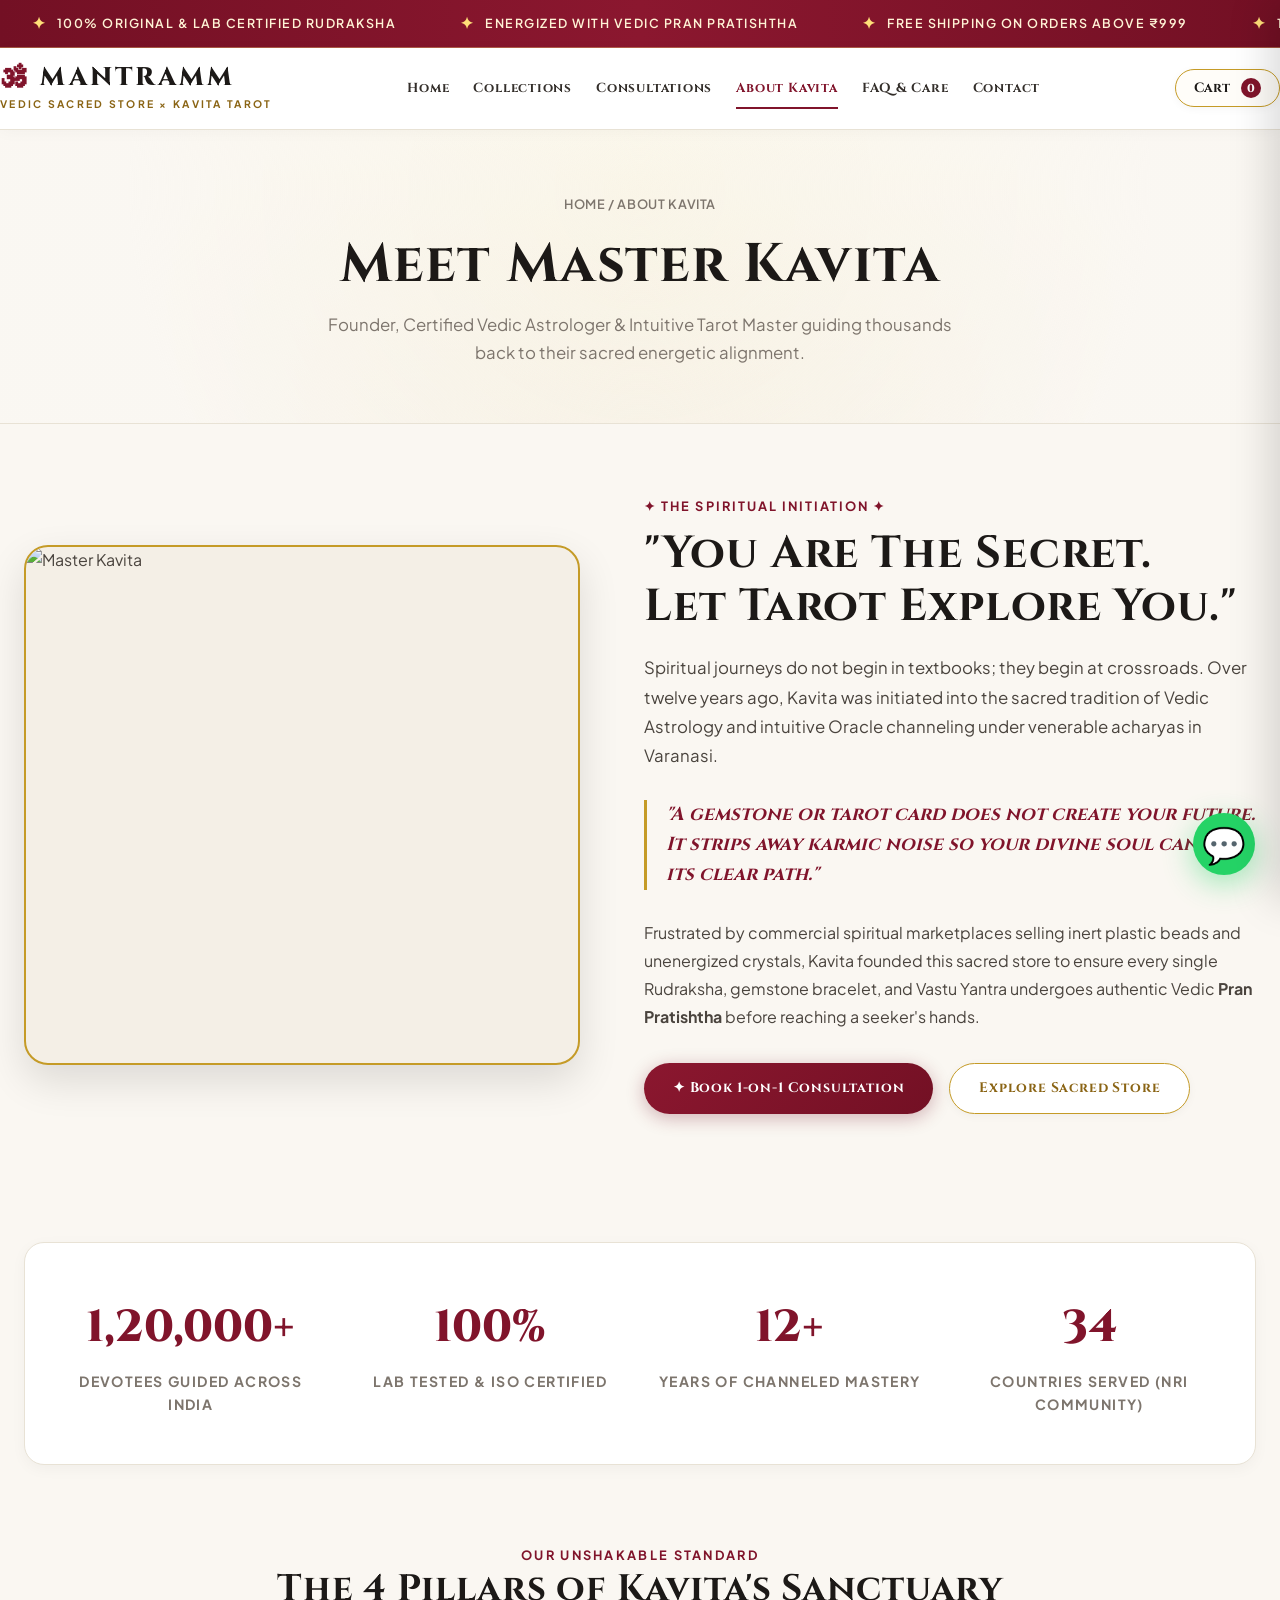
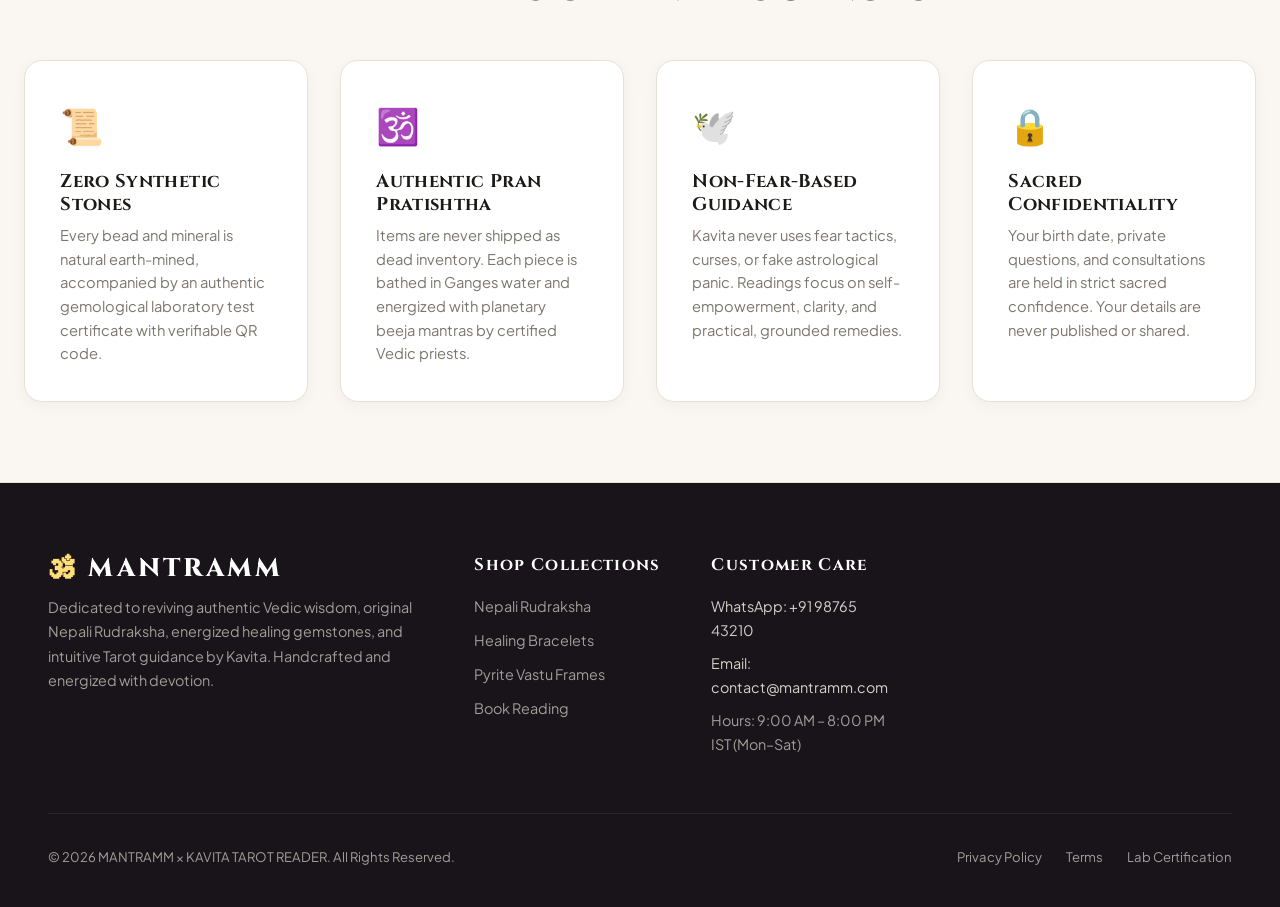
==== about.html @ a37afbd7 "feat(hero): integrate Kavita luxury hero section on local preview and update Dawn 2.0 package" ====
<!doctype html>
<html lang="en">
<head>
  <meta charset="utf-8">
  <meta name="viewport" content="width=device-width, initial-scale=1">
  <title>Meet Kavita — Master Intuitive & Vedic Astrologer | MANTRAMM × KAVITA</title>
  
  <!-- Fonts -->
  <link rel="preconnect" href="https://fonts.googleapis.com">
  <link rel="preconnect" href="https://fonts.gstatic.com" crossorigin>
  <link href="https://fonts.googleapis.com/css2?family=Cinzel:wght@400;600;700;900&family=Plus+Jakarta+Sans:wght@300;400;500;600;700&display=swap" rel="stylesheet">
  
  <!-- Stylesheet -->
  <link rel="stylesheet" href="assets/vanikabir.css">

  <style>
    .story-hero-grid {
      display: grid;
      grid-template-columns: 1fr 1.1fr;
      gap: 4rem;
      align-items: center;
      padding: 4.5rem 0 5rem;
    }

    .story-portrait-box {
      border-radius: 24px;
      overflow: hidden;
      border: 2px solid var(--v-border-gold);
      box-shadow: var(--v-shadow-lg);
      height: 520px;
      background: #F4EFE6;
    }

    .story-portrait-img {
      width: 100%;
      height: 100%;
      object-fit: cover;
      display: block;
    }

    .story-content h2 {
      font-size: clamp(2rem, 3.8vw, 2.8rem);
      color: var(--v-text-dark);
      margin-bottom: 1.2rem;
      line-height: 1.2;
    }

    .story-quote {
      font-size: 1.18rem;
      font-family: var(--font-heading);
      color: var(--v-maroon);
      font-weight: 700;
      line-height: 1.6;
      border-left: 3px solid var(--v-gold);
      padding-left: 1.2rem;
      margin: 1.8rem 0;
      font-style: italic;
    }

    .milestone-strip {
      background: #FFFFFF;
      border: 1px solid var(--v-border);
      border-radius: 20px;
      padding: 3rem 2rem;
      display: grid;
      grid-template-columns: repeat(auto-fit, minmax(200px, 1fr));
      gap: 2rem;
      text-align: center;
      margin: 3rem auto 5rem;
      box-shadow: var(--v-shadow-sm);
    }

    .milestone-num {
      font-family: var(--font-heading);
      font-size: 2.8rem;
      font-weight: 800;
      color: var(--v-maroon);
      margin-bottom: 0.3rem;
    }

    .milestone-label {
      font-size: 0.88rem;
      color: var(--v-text-muted);
      text-transform: uppercase;
      letter-spacing: 0.1em;
      font-weight: 700;
    }

    .pillars-grid {
      display: grid;
      grid-template-columns: repeat(auto-fit, minmax(260px, 1fr));
      gap: 2rem;
      margin-top: 3rem;
    }

    .pillar-card {
      background: #FFFFFF;
      border: 1px solid var(--v-border);
      border-radius: 18px;
      padding: 2.2rem;
      box-shadow: var(--v-shadow-sm);
    }

    .pillar-icon {
      font-size: 2.2rem;
      color: var(--v-maroon);
      margin-bottom: 1rem;
    }

    @media (max-width: 900px) {
      .story-hero-grid { grid-template-columns: 1fr; gap: 2.5rem; }
      .story-portrait-box { height: 380px; }
    }
  </style>
</head>
<body>

  <!-- TOP MARQUEE -->
  <div class="top-marquee-strip">
    <div class="top-marquee-track">
      <div class="top-marquee-item"><span class="bullet">✦</span> 100% ORIGINAL & LAB CERTIFIED RUDRAKSHA</div>
      <div class="top-marquee-item"><span class="bullet">✦</span> ENERGIZED WITH VEDIC PRAN PRATISHTHA</div>
      <div class="top-marquee-item"><span class="bullet">✦</span> FREE SHIPPING ON ORDERS ABOVE ₹999</div>
      <!-- Loop -->
      <div class="top-marquee-item"><span class="bullet">✦</span> 100% ORIGINAL & LAB CERTIFIED RUDRAKSHA</div>
      <div class="top-marquee-item"><span class="bullet">✦</span> ENERGIZED WITH VEDIC PRAN PRATISHTHA</div>
    </div>
  </div>

  <!-- HEADER -->
  <header class="site-header">
    <div class="container header-inner">
      <div class="brand-wrap">
        <a href="index.html" class="brand">
          <span class="brand-logo-icon">🕉</span>
          <span>MANTRAMM</span>
        </a>
        <span class="brand-tagline">Vedic Sacred Store × Kavita Tarot</span>
      </div>

      <ul class="nav-menu">
        <li class="nav-item"><a class="nav-link" href="index.html">Home</a></li>
        <li class="nav-item"><a class="nav-link" href="collections.html">Collections</a></li>
        <li class="nav-item"><a class="nav-link" href="consultations.html">Consultations</a></li>
        <li class="nav-item"><a class="nav-link active" href="about.html">About Kavita</a></li>
        <li class="nav-item"><a class="nav-link" href="faq.html">FAQ & Care</a></li>
        <li class="nav-item"><a class="nav-link" href="contact.html">Contact</a></li>
      </ul>

      <div class="header-actions">
        <button class="cart-btn" id="openCartBtn">
          <span>Cart</span>
          <span class="cart-badge" id="cartCount">0</span>
        </button>
      </div>
    </div>
  </header>

  <!-- PAGE HERO -->
  <section class="page-hero">
    <div class="container">
      <div class="breadcrumbs">
        <a href="index.html">Home</a> / <span>About Kavita</span>
      </div>
      <h1 class="page-hero-title">Meet Master Kavita</h1>
      <p class="page-hero-sub">
        Founder, Certified Vedic Astrologer & Intuitive Tarot Master guiding thousands back to their sacred energetic alignment.
      </p>
    </div>
  </section>

  <!-- FOUNDER STORY SECTION -->
  <main class="container">
    <div class="story-hero-grid">
      <div class="story-portrait-box">
        <img class="story-portrait-img" src="https://images.unsplash.com/photo-1544005313-94ddf0286df2?auto=format&fit=crop&w=800&q=80" alt="Master Kavita">
      </div>

      <div class="story-content">
        <div style="font-size: 0.8rem; color: var(--v-maroon); font-weight: 700; letter-spacing: 0.16em; text-transform: uppercase; margin-bottom: 0.6rem;">
          ✦ The Spiritual Initiation ✦
        </div>
        <h2>"You Are The Secret.<br>Let Tarot Explore You."</h2>

        <p style="font-size: 1.05rem; line-height: 1.75; margin-bottom: 1.2rem;">
          Spiritual journeys do not begin in textbooks; they begin at crossroads. Over twelve years ago, Kavita was initiated into the sacred tradition of Vedic Astrology and intuitive Oracle channeling under venerable acharyas in Varanasi.
        </p>

        <div class="story-quote">
          "A gemstone or tarot card does not create your future. It strips away karmic noise so your divine soul can see its clear path."
        </div>

        <p style="font-size: 1rem; line-height: 1.75; color: var(--v-text-body); margin-bottom: 2rem;">
          Frustrated by commercial spiritual marketplaces selling inert plastic beads and unenergized crystals, Kavita founded this sacred store to ensure every single Rudraksha, gemstone bracelet, and Vastu Yantra undergoes authentic Vedic <b>Pran Pratishtha</b> before reaching a seeker's hands.
        </p>

        <div style="display: flex; gap: 1rem; flex-wrap: wrap;">
          <a href="consultations.html" class="btn btn-maroon">✦ Book 1-on-1 Consultation</a>
          <a href="collections.html" class="btn btn-outline">Explore Sacred Store</a>
        </div>
      </div>
    </div>

    <!-- MILESTONE STRIP -->
    <div class="milestone-strip">
      <div>
        <div class="milestone-num">1,20,000+</div>
        <div class="milestone-label">Devotees Guided Across India</div>
      </div>
      <div>
        <div class="milestone-num">100%</div>
        <div class="milestone-label">Lab Tested & ISO Certified</div>
      </div>
      <div>
        <div class="milestone-num">12+</div>
        <div class="milestone-label">Years of Channeled Mastery</div>
      </div>
      <div>
        <div class="milestone-num">34</div>
        <div class="milestone-label">Countries Served (NRI Community)</div>
      </div>
    </div>

    <!-- 4 PILLARS OF SANCTUARY ETHICS -->
    <div style="padding-bottom: 5rem;">
      <div style="text-align: center; margin-bottom: 2.5rem;">
        <div style="font-size: 0.8rem; color: var(--v-maroon); font-weight: 700; letter-spacing: 0.18em; text-transform: uppercase;">Our Unshakable Standard</div>
        <h2 style="font-size: 2.3rem;">The 4 Pillars of Kavita's Sanctuary</h2>
      </div>

      <div class="pillars-grid">
        <div class="pillar-card">
          <div class="pillar-icon">📜</div>
          <h4 style="margin-bottom: 0.5rem; font-size: 1.15rem;">Zero Synthetic Stones</h4>
          <p style="font-size: 0.92rem; color: var(--v-text-muted); line-height: 1.6;">
            Every bead and mineral is natural earth-mined, accompanied by an authentic gemological laboratory test certificate with verifiable QR code.
          </p>
        </div>

        <div class="pillar-card">
          <div class="pillar-icon">🕉️</div>
          <h4 style="margin-bottom: 0.5rem; font-size: 1.15rem;">Authentic Pran Pratishtha</h4>
          <p style="font-size: 0.92rem; color: var(--v-text-muted); line-height: 1.6;">
            Items are never shipped as dead inventory. Each piece is bathed in Ganges water and energized with planetary beeja mantras by certified Vedic priests.
          </p>
        </div>

        <div class="pillar-card">
          <div class="pillar-icon">🕊️</div>
          <h4 style="margin-bottom: 0.5rem; font-size: 1.15rem;">Non-Fear-Based Guidance</h4>
          <p style="font-size: 0.92rem; color: var(--v-text-muted); line-height: 1.6;">
            Kavita never uses fear tactics, curses, or fake astrological panic. Readings focus on self-empowerment, clarity, and practical, grounded remedies.
          </p>
        </div>

        <div class="pillar-card">
          <div class="pillar-icon">🔒</div>
          <h4 style="margin-bottom: 0.5rem; font-size: 1.15rem;">Sacred Confidentiality</h4>
          <p style="font-size: 0.92rem; color: var(--v-text-muted); line-height: 1.6;">
            Your birth date, private questions, and consultations are held in strict sacred confidence. Your details are never published or shared.
          </p>
        </div>
      </div>
    </div>
  </main>

  <!-- FOOTER -->
  <footer class="site-footer">
    <div class="container">
      <div class="footer-grid">
        <div class="footer-col">
          <div class="brand" style="color: #FFFFFF; margin-bottom: 0.8rem;">
            <span class="brand-logo-icon" style="color: #FFDF78;">🕉</span>
            <span>MANTRAMM</span>
          </div>
          <p style="line-height: 1.7; margin-bottom: 1.5rem; color: #A39D98;">
            Dedicated to reviving authentic Vedic wisdom, original Nepali Rudraksha, energized healing gemstones, and intuitive Tarot guidance by Kavita. Handcrafted and energized with devotion.
          </p>
        </div>
        <div class="footer-col">
          <h5>Shop Collections</h5>
          <ul class="footer-links">
            <li><a href="collections.html?cat=rudraksha">Nepali Rudraksha</a></li>
            <li><a href="collections.html?cat=bracelets">Healing Bracelets</a></li>
            <li><a href="collections.html?cat=vastu">Pyrite Vastu Frames</a></li>
            <li><a href="consultations.html">Book Reading</a></li>
          </ul>
        </div>
        <div class="footer-col">
          <h5>Customer Care</h5>
          <p style="margin-bottom: 0.6rem; color: #D6D0CA;">WhatsApp: +91 98765 43210</p>
          <p style="margin-bottom: 0.6rem; color: #D6D0CA;">Email: contact@mantramm.com</p>
          <p style="color: #A39D98;">Hours: 9:00 AM – 8:00 PM IST (Mon–Sat)</p>
        </div>
      </div>
      <div class="footer-bottom">
        <div>© 2026 MANTRAMM × KAVITA TAROT READER. All Rights Reserved.</div>
        <div style="display: flex; gap: 1.5rem;">
          <a href="#">Privacy Policy</a>
          <a href="#">Terms</a>
          <a href="faq.html">Lab Certification</a>
        </div>
      </div>
    </div>
  </footer>

  <!-- CART DRAWER -->
  <div class="cart-drawer-overlay" id="cartOverlay" onclick="closeCart()"></div>
  <div class="cart-drawer" id="cartDrawer">
    <div class="cart-header">
      <div style="font-family: var(--font-heading); font-size: 1.15rem; color: var(--v-text-dark); font-weight: 700;">
        Your Sacred Cart (<span id="cartCountHeader">0</span>)
      </div>
      <button onclick="closeCart()" style="background: none; border: none; color: var(--v-text-dark); font-size: 1.5rem; cursor: pointer;">✕</button>
    </div>
    <div class="cart-progress-bar-wrap">
      <div id="shippingProgressText">✦ Add ₹999 for FREE Express Delivery!</div>
      <div class="cart-progress-bar">
        <div class="cart-progress-fill" id="shippingProgressFill" style="width: 0%;"></div>
      </div>
    </div>
    <div class="cart-body" id="cartItemsList"></div>
    <div class="cart-footer">
      <div class="cart-subtotal-row">
        <span>Subtotal:</span>
        <span id="cartSubtotal" style="color: var(--v-maroon);">₹0</span>
      </div>
      <button class="btn btn-maroon" style="width: 100%; padding: 0.95rem;" onclick="checkoutCart()">
        ✦ Proceed to Secure Checkout (COD Avail.)
      </button>
    </div>
  </div>

  <a href="https://wa.me/919876543210" class="whatsapp-float" target="_blank" rel="noopener">💬</a>
  <script src="assets/store-data.js"></script>
</body>
</html>
---- assets/vanikabir.css ----
/* ==========================================================================
   VANI KABIR STUDIO × MANTRAMM × KAVITA TAROT
   Complete Luxury Spiritual E-Commerce Stylesheet
   ========================================================================== */

:root {
  /* Reference Palette: Warm Sacred Ivory, Clean White, Royal Maroon, Burnished Gold */
  --v-bg-page: #FAF7F2;          /* Warm Sacred Ivory */
  --v-bg-white: #FFFFFF;         /* Pure Crisp White */
  --v-bg-card: #FFFFFF;          /* Pure White Cards */
  --v-bg-sand: #F7F3EB;          /* Light Neutral Sand */
  --v-border: #E8E2D5;           /* Soft Divider Border */
  --v-border-dark: #D4CEBF;      /* Stronger Border */
  --v-border-gold: #C59B27;      /* Sacred Gold Border */
  
  --v-text-dark: #1C1917;        /* Obsidian / Charcoal Headings */
  --v-text-body: #4A443E;        /* Warm Dark Gray Body */
  --v-text-muted: #7D756D;       /* Muted Taupe */
  
  --v-maroon: #80142B;           /* Sacred Royal Maroon */
  --v-maroon-dark: #630E20;      /* Deep Temple Crimson */
  --v-maroon-light: #FBF0F2;     /* Subtle Maroon Tint */
  
  --v-gold: #C59B27;             /* Burnished Vedic Gold */
  --v-gold-light: #FFDF78;       /* Highlight Gold */
  --v-gold-dark: #8A6414;        /* Deep Gold Ochre */
  --v-gold-bg: #FFF8EA;          /* Light Gold Cream */
  
  --v-green: #1B7A43;            /* Certified Green */
  --v-green-bg: #E8F8F0;         /* Light Green Tint */
  
  --v-shadow-sm: 0 4px 15px rgba(0, 0, 0, 0.04);
  --v-shadow-md: 0 8px 25px rgba(0, 0, 0, 0.08);
  --v-shadow-lg: 0 16px 40px rgba(0, 0, 0, 0.12);
  
  --font-heading: 'Cinzel', serif;
  --font-body: 'Plus Jakarta Sans', -apple-system, BlinkMacSystemFont, sans-serif;
}

*, *::before, *::after {
  box-sizing: border-box;
  margin: 0;
  padding: 0;
}

html {
  scroll-behavior: smooth;
}

body {
  background-color: var(--v-bg-page);
  color: var(--v-text-body);
  font-family: var(--font-body);
  line-height: 1.65;
  overflow-x: hidden;
  -webkit-font-smoothing: antialiased;
}

a {
  color: inherit;
  text-decoration: none;
  transition: all 0.25s ease;
}

h1, h2, h3, h4, h5, h6 {
  font-family: var(--font-heading);
  letter-spacing: 0.02em;
  font-weight: 700;
  color: var(--v-text-dark);
  line-height: 1.25;
}

.container {
  max-width: 1280px;
  margin: 0 auto;
  padding: 0 1.5rem;
}

/* ==========================================================================
   1. TOP MARQUEE TICKER (ROYAL TEMPLE MAROON)
   ========================================================================== */
.top-marquee-strip {
  background: linear-gradient(90deg, #731024, #8B172F, #731024);
  border-bottom: 1px solid rgba(255, 223, 120, 0.35);
  padding: 0.65rem 0;
  overflow: hidden;
  white-space: nowrap;
  font-size: 0.78rem;
  letter-spacing: 0.12em;
  text-transform: uppercase;
  color: #FFF3D6;
  font-weight: 600;
}

.top-marquee-track {
  display: inline-flex;
  animation: marqueeRun 34s linear infinite;
}

.top-marquee-track:hover {
  animation-play-state: paused;
}

.top-marquee-item {
  display: inline-flex;
  align-items: center;
  gap: 0.65rem;
  padding: 0 2rem;
}

.top-marquee-item span.bullet {
  color: var(--v-gold-light);
  font-size: 1rem;
}

@keyframes marqueeRun {
  0% { transform: translateX(0); }
  100% { transform: translateX(-50%); }
}

/* ==========================================================================
   2. MAIN SITE HEADER & MULTI-LEVEL DROPDOWN NAVIGATION
   ========================================================================== */
.site-header {
  position: sticky;
  top: 0;
  z-index: 300;
  background: rgba(255, 255, 255, 0.98);
  backdrop-filter: blur(16px);
  -webkit-backdrop-filter: blur(16px);
  border-bottom: 1px solid var(--v-border);
  box-shadow: 0 2px 15px rgba(0, 0, 0, 0.03);
}

.header-inner {
  display: flex;
  align-items: center;
  justify-content: space-between;
  padding: 1rem 0;
  gap: 1.5rem;
}

.brand-wrap {
  display: flex;
  flex-direction: column;
}

.brand {
  display: flex;
  align-items: center;
  gap: 0.65rem;
  font-family: var(--font-heading);
  font-size: 1.6rem;
  font-weight: 800;
  letter-spacing: 0.12em;
  color: var(--v-text-dark);
  line-height: 1;
}

.brand-logo-icon {
  color: var(--v-maroon);
  font-size: 1.7rem;
}

.brand-tagline {
  font-size: 0.65rem;
  letter-spacing: 0.22em;
  text-transform: uppercase;
  color: var(--v-gold-dark);
  margin-top: 0.25rem;
  font-weight: 700;
}

/* Navigation Menu Bar */
.nav-menu {
  display: flex;
  gap: 1.5rem;
  list-style: none;
  align-items: center;
}

.nav-item {
  position: relative;
}

.nav-link {
  font-family: var(--font-heading);
  font-size: 0.82rem;
  letter-spacing: 0.06em;
  color: #332E2A;
  padding: 0.6rem 0;
  position: relative;
  font-weight: 700;
  display: inline-flex;
  align-items: center;
  gap: 0.3rem;
}

.nav-link::after {
  content: '';
  position: absolute;
  bottom: 0;
  left: 0;
  width: 0;
  height: 2px;
  background: var(--v-maroon);
  transition: width 0.25s ease;
}

.nav-link:hover, .nav-link.active {
  color: var(--v-maroon);
}

.nav-link:hover::after, .nav-link.active::after {
  width: 100%;
}

/* Dropdown Sub-menu */
.nav-dropdown {
  position: absolute;
  top: 100%;
  left: -20px;
  background: #FFFFFF;
  border: 1px solid var(--v-border);
  border-radius: 12px;
  box-shadow: 0 10px 30px rgba(0, 0, 0, 0.1);
  padding: 1rem 0;
  min-width: 250px;
  opacity: 0;
  visibility: hidden;
  transform: translateY(10px);
  transition: all 0.25s ease;
  z-index: 350;
  list-style: none;
}

.nav-item:hover .nav-dropdown {
  opacity: 1;
  visibility: visible;
  transform: translateY(0);
}

.dropdown-link {
  display: block;
  padding: 0.55rem 1.4rem;
  font-size: 0.85rem;
  color: var(--v-text-body);
  font-weight: 600;
}

.dropdown-link:hover {
  background: #FFF8EA;
  color: var(--v-maroon);
  padding-left: 1.7rem;
}

.header-actions {
  display: flex;
  align-items: center;
  gap: 0.9rem;
}

.search-pill-btn {
  background: #F4EFE6;
  border: 1px solid var(--v-border);
  border-radius: 999px;
  padding: 0.5rem 1.1rem;
  color: var(--v-text-muted);
  font-size: 0.8rem;
  display: flex;
  align-items: center;
  gap: 0.5rem;
  cursor: pointer;
  transition: all 0.25s ease;
  font-weight: 500;
}

.search-pill-btn:hover {
  border-color: var(--v-gold);
  color: var(--v-text-dark);
  background: #FFFBF4;
}

.cart-btn {
  background: #FFFDF9;
  border: 1.5px solid var(--v-gold);
  color: var(--v-text-dark);
  padding: 0.5rem 1.15rem;
  border-radius: 999px;
  display: flex;
  align-items: center;
  gap: 0.65rem;
  cursor: pointer;
  font-size: 0.84rem;
  font-family: var(--font-heading);
  font-weight: 700;
  transition: all 0.25s ease;
  box-shadow: 0 2px 8px rgba(0, 0, 0, 0.04);
}

.cart-btn:hover {
  background: var(--v-maroon);
  color: #FFFFFF;
  border-color: var(--v-maroon);
  transform: translateY(-1px);
}

.cart-btn:hover .cart-badge {
  background: #FFFFFF;
  color: var(--v-maroon);
}

.cart-badge {
  background: var(--v-maroon);
  color: #FFFFFF;
  border-radius: 50%;
  width: 20px;
  height: 20px;
  display: inline-flex;
  align-items: center;
  justify-content: center;
  font-weight: 800;
  font-size: 0.72rem;
  transition: all 0.25s ease;
}

/* ==========================================================================
   3. BUTTONS & UTILITIES
   ========================================================================== */
.btn {
  display: inline-flex;
  align-items: center;
  justify-content: center;
  gap: 0.55rem;
  padding: 0.82rem 1.8rem;
  border-radius: 999px;
  font-family: var(--font-heading);
  font-size: 0.86rem;
  font-weight: 700;
  letter-spacing: 0.06em;
  cursor: pointer;
  transition: all 0.3s cubic-bezier(0.16, 1, 0.3, 1);
  border: none;
}

.btn-gold {
  background: linear-gradient(135deg, #DFB743 0%, #C59B27 50%, #9E7412 100%);
  color: #FFFFFF;
  border: 1px solid #FFE699;
  box-shadow: 0 4px 18px rgba(197, 155, 39, 0.35);
}

.btn-gold:hover {
  transform: translateY(-2px);
  box-shadow: 0 8px 25px rgba(197, 155, 39, 0.55);
  filter: brightness(1.05);
}

.btn-maroon {
  background: linear-gradient(135deg, #8B172F 0%, #731024 100%);
  color: #FFFFFF;
  box-shadow: 0 4px 18px rgba(115, 16, 36, 0.3);
}

.btn-maroon:hover {
  transform: translateY(-2px);
  box-shadow: 0 8px 25px rgba(115, 16, 36, 0.45);
  filter: brightness(1.08);
}

.btn-outline {
  background: #FFFFFF;
  color: var(--v-gold-dark);
  border: 1.5px solid var(--v-gold);
  box-shadow: 0 2px 10px rgba(0, 0, 0, 0.04);
}

.btn-outline:hover {
  background: #FFF9EB;
  color: var(--v-maroon);
  border-color: var(--v-maroon);
  transform: translateY(-2px);
}

/* Page Header / Breadcrumb Hero */
.page-hero {
  background: radial-gradient(circle at 50% 20%, rgba(212, 175, 55, 0.1) 0%, rgba(250, 247, 242, 0.98) 75%),
              linear-gradient(180deg, #FFFFFF 0%, #FAF7F2 100%);
  padding: 4rem 1.5rem 3.5rem;
  text-align: center;
  border-bottom: 1px solid var(--v-border);
}

.breadcrumbs {
  font-size: 0.8rem;
  color: var(--v-text-muted);
  margin-bottom: 1rem;
  letter-spacing: 0.05em;
  text-transform: uppercase;
  font-weight: 600;
}

.breadcrumbs a {
  color: var(--v-text-muted);
}

.breadcrumbs a:hover {
  color: var(--v-maroon);
}

.page-hero-title {
  font-size: clamp(2.2rem, 4.5vw, 3.4rem);
  color: var(--v-text-dark);
  margin-bottom: 0.8rem;
}

.page-hero-sub {
  color: var(--v-text-muted);
  max-width: 650px;
  margin: 0 auto;
  font-size: 1.05rem;
}

/* ==========================================================================
   4. PRODUCT CARDS & GRID
   ========================================================================== */
.products-grid {
  display: grid;
  grid-template-columns: repeat(auto-fill, minmax(280px, 1fr));
  gap: 2.2rem;
}

.product-card {
  background: #FFFFFF;
  border: 1px solid var(--v-border);
  border-radius: 18px;
  overflow: hidden;
  display: flex;
  flex-direction: column;
  justify-content: space-between;
  transition: all 0.35s cubic-bezier(0.16, 1, 0.3, 1);
  position: relative;
  box-shadow: var(--v-shadow-sm);
}

.product-card:hover {
  transform: translateY(-7px);
  border-color: var(--v-gold);
  box-shadow: 0 15px 35px rgba(0, 0, 0, 0.09);
}

.product-media {
  height: 270px;
  position: relative;
  overflow: hidden;
  background: #F7F4EE;
}

.product-img {
  width: 100%;
  height: 100%;
  object-fit: cover;
  display: block;
  transition: transform 0.6s cubic-bezier(0.16, 1, 0.3, 1);
}

.product-card:hover .product-img {
  transform: scale(1.07);
}

.product-badge-flag {
  position: absolute;
  top: 14px;
  left: 14px;
  background: var(--v-maroon);
  color: #FFFFFF;
  padding: 0.25rem 0.75rem;
  border-radius: 6px;
  font-size: 0.7rem;
  letter-spacing: 0.12em;
  text-transform: uppercase;
  font-weight: 700;
  z-index: 2;
}

.product-quick-view-btn {
  position: absolute;
  bottom: -45px;
  left: 50%;
  transform: translateX(-50%);
  background: #FFFFFF;
  border: 1px solid var(--v-border);
  color: var(--v-text-dark);
  padding: 0.45rem 1.1rem;
  border-radius: 999px;
  font-size: 0.78rem;
  font-family: var(--font-heading);
  letter-spacing: 0.06em;
  font-weight: 700;
  cursor: pointer;
  transition: all 0.3s ease;
  white-space: nowrap;
  z-index: 2;
  box-shadow: 0 4px 15px rgba(0, 0, 0, 0.1);
}

.product-card:hover .product-quick-view-btn {
  bottom: 15px;
}

.product-quick-view-btn:hover {
  background: var(--v-maroon);
  color: #FFFFFF;
  border-color: var(--v-maroon);
}

.product-info-wrap {
  padding: 1.5rem;
  flex: 1;
  display: flex;
  flex-direction: column;
  justify-content: space-between;
}

.product-category-sub {
  font-size: 0.74rem;
  color: var(--v-gold-dark);
  letter-spacing: 0.12em;
  text-transform: uppercase;
  margin-bottom: 0.4rem;
  font-weight: 700;
}

.product-title {
  font-size: 1.12rem;
  color: var(--v-text-dark);
  margin-bottom: 0.5rem;
  font-weight: 700;
  line-height: 1.4;
}

.product-reviews-stars {
  display: flex;
  align-items: center;
  gap: 0.4rem;
  font-size: 0.82rem;
  color: #E5A118;
  margin-bottom: 0.9rem;
}

.product-reviews-count {
  color: var(--v-text-muted);
  font-size: 0.76rem;
}

.product-pricing-row {
  display: flex;
  align-items: baseline;
  gap: 0.8rem;
  margin-bottom: 1.2rem;
}

.current-price {
  font-family: var(--font-heading);
  font-size: 1.45rem;
  color: var(--v-maroon);
  font-weight: 800;
}

.compare-price {
  text-decoration: line-through;
  color: var(--v-text-muted);
  font-size: 0.94rem;
}

.discount-pill {
  background: var(--v-green-bg);
  border: 1px solid rgba(27, 122, 67, 0.3);
  color: var(--v-green);
  font-size: 0.72rem;
  font-weight: 700;
  padding: 0.15rem 0.5rem;
  border-radius: 4px;
}

.product-features-bullet {
  font-size: 0.8rem;
  color: #5C544D;
  margin-bottom: 1.3rem;
  display: flex;
  flex-direction: column;
  gap: 0.3rem;
}

.product-features-bullet span {
  display: inline-flex;
  align-items: center;
  gap: 0.4rem;
}

.product-features-bullet span::before {
  content: '✓';
  color: var(--v-maroon);
  font-weight: bold;
}

/* ==========================================================================
   5. CART DRAWER FLYOUT
   ========================================================================== */
.cart-drawer-overlay {
  position: fixed;
  inset: 0;
  background: rgba(0, 0, 0, 0.6);
  backdrop-filter: blur(4px);
  z-index: 1000;
  opacity: 0;
  pointer-events: none;
  transition: opacity 0.35s ease;
}

.cart-drawer-overlay.active {
  opacity: 1;
  pointer-events: auto;
}

.cart-drawer {
  position: fixed;
  top: 0;
  right: -460px;
  width: 100%;
  max-width: 460px;
  height: 100%;
  background: #FFFFFF;
  border-left: 2px solid var(--v-maroon);
  z-index: 1001;
  display: flex;
  flex-direction: column;
  box-shadow: -10px 0 40px rgba(0, 0, 0, 0.15);
  transition: right 0.4s cubic-bezier(0.16, 1, 0.3, 1);
}

.cart-drawer.active {
  right: 0;
}

.cart-header {
  padding: 1.6rem;
  border-bottom: 1px solid var(--v-border);
  display: flex;
  justify-content: space-between;
  align-items: center;
  background: #FDFBF7;
}

.cart-progress-bar-wrap {
  padding: 0.9rem 1.6rem;
  background: #FFF8EA;
  border-bottom: 1px solid rgba(197, 155, 39, 0.25);
  font-size: 0.8rem;
  color: #7A5710;
  text-align: center;
  font-weight: 600;
}

.cart-progress-bar {
  height: 6px;
  background: #E8E2D5;
  border-radius: 999px;
  margin-top: 0.5rem;
  overflow: hidden;
}

.cart-progress-fill {
  height: 100%;
  background: linear-gradient(90deg, #C59B27, #1B7A43);
  width: 100%;
  border-radius: 999px;
  transition: width 0.3s ease;
}

.cart-body {
  flex: 1;
  overflow-y: auto;
  padding: 1.6rem;
}

.cart-item-row {
  display: flex;
  gap: 1.2rem;
  padding: 1.2rem 0;
  border-bottom: 1px solid var(--v-border);
  align-items: center;
}

.cart-item-img {
  width: 70px;
  height: 70px;
  border-radius: 10px;
  object-fit: cover;
  border: 1px solid var(--v-border);
  flex-shrink: 0;
}

.cart-item-info {
  flex: 1;
}

.cart-item-title {
  font-size: 0.94rem;
  color: var(--v-text-dark);
  font-weight: 700;
  margin-bottom: 0.25rem;
}

.cart-item-price {
  font-size: 0.98rem;
  color: var(--v-maroon);
  font-family: var(--font-heading);
  font-weight: 700;
}

.cart-qty-ctrl {
  display: flex;
  align-items: center;
  gap: 0.6rem;
  margin-top: 0.5rem;
}

.qty-btn {
  width: 24px;
  height: 24px;
  border-radius: 50%;
  background: #F4EFE6;
  border: 1px solid var(--v-border);
  color: var(--v-text-dark);
  cursor: pointer;
  display: flex;
  align-items: center;
  justify-content: center;
  font-size: 0.9rem;
  font-weight: bold;
}

.qty-btn:hover {
  background: var(--v-maroon);
  color: #FFFFFF;
  border-color: var(--v-maroon);
}

.cart-footer {
  padding: 1.6rem;
  border-top: 1px solid var(--v-border);
  background: #FDFBF7;
}

.cart-subtotal-row {
  display: flex;
  justify-content: space-between;
  font-size: 1.2rem;
  font-family: var(--font-heading);
  font-weight: 800;
  color: var(--v-text-dark);
  margin-bottom: 1.2rem;
}

/* ==========================================================================
   6. SITE FOOTER (LUXURY DEEP OBSIDIAN)
   ========================================================================== */
.site-footer {
  background: #181419;
  border-top: 1px solid var(--v-border);
  padding: 4.5rem 1.5rem 2.5rem;
  color: #A39D98;
  font-size: 0.9rem;
}

.footer-grid {
  display: grid;
  grid-template-columns: 2fr 1fr 1fr 1.5fr;
  gap: 3rem;
  margin-bottom: 3.5rem;
}

.footer-col h5 {
  font-size: 1.05rem;
  color: #FFFFFF;
  margin-bottom: 1.2rem;
  letter-spacing: 0.08em;
}

.footer-links {
  list-style: none;
}

.footer-links li {
  margin-bottom: 0.65rem;
}

.footer-links a {
  color: #A39D98;
}

.footer-links a:hover {
  color: var(--v-gold-light);
  padding-left: 4px;
}

.footer-bottom {
  border-top: 1px solid rgba(255, 255, 255, 0.08);
  padding-top: 2rem;
  display: flex;
  justify-content: space-between;
  align-items: center;
  flex-wrap: wrap;
  gap: 1rem;
  font-size: 0.82rem;
}

/* ==========================================================================
   7. FLOATING WHATSAPP BUTTON
   ========================================================================== */
.whatsapp-float {
  position: fixed;
  bottom: 25px;
  right: 25px;
  background: #25D366;
  color: #fff;
  border-radius: 50%;
  width: 62px;
  height: 62px;
  display: flex;
  align-items: center;
  justify-content: center;
  font-size: 2.2rem;
  box-shadow: 0 8px 30px rgba(37, 211, 102, 0.45);
  z-index: 999;
  transition: all 0.3s cubic-bezier(0.16, 1, 0.3, 1);
}

.whatsapp-float:hover {
  transform: scale(1.12);
  box-shadow: 0 10px 35px rgba(37, 211, 102, 0.7);
}

/* Responsive */
@media (max-width: 992px) {
  .nav-menu { display: none; }
  .footer-grid { grid-template-columns: 1fr 1fr; }
}

@media (max-width: 768px) {
  .top-marquee-strip { font-size: 0.72rem; }
  .footer-grid { grid-template-columns: 1fr; }
}

/* ==========================================================================
   KAVITA PREMIUM LUXURY CINEMATIC HERO SECTION
   ========================================================================== */
.kavita-hero {
  --kh-bg: #07050C;
  --kh-deep-plum: #0B0614;
  --kh-purple-glow: rgba(43, 19, 74, 0.55);
  --kh-gold-accent: #D8B45D;
  --kh-gold-light: #FFDF78;
  --kh-gold-dark: #A67D28;
  --kh-gold-glow: rgba(216, 180, 93, 0.35);
  --kh-heading-color: #F5EBDD;
  --kh-body-color: #B9B0BF;
  --kh-serif: 'Cinzel', 'Cormorant Garamond', Georgia, serif;
  --kh-sans: 'Plus Jakarta Sans', -apple-system, BlinkMacSystemFont, sans-serif;
  
  position: relative;
  width: 100%;
  min-height: 900px;
  background-color: var(--kh-bg);
  color: var(--kh-body-color);
  font-family: var(--kh-sans);
  overflow: hidden;
  display: flex;
  flex-direction: column;
  justify-content: space-between;
  box-sizing: border-box;
  -webkit-font-smoothing: antialiased;
}

.kavita-hero * {
  box-sizing: border-box;
}

/* Background Media & Overlays */
.kavita-hero__bg-wrap {
  position: absolute;
  inset: 0;
  z-index: 1;
  overflow: hidden;
  pointer-events: none;
}

.kavita-hero__bg-img {
  width: 100%;
  height: 100%;
  object-fit: cover;
  object-position: center right;
  display: block;
  transform: scale(1.02);
  transition: transform 1.2s cubic-bezier(0.16, 1, 0.3, 1);
}

.kavita-hero__overlay-editorial {
  position: absolute;
  inset: 0;
  background: linear-gradient(
    90deg,
    #07050C 0%,
    rgba(7, 5, 12, 0.98) 22%,
    rgba(11, 6, 20, 0.88) 42%,
    rgba(11, 6, 20, 0.45) 62%,
    rgba(11, 6, 20, 0.1) 85%,
    transparent 100%
  );
}

.kavita-hero__overlay-bottom {
  position: absolute;
  bottom: 0;
  left: 0;
  right: 0;
  height: 180px;
  background: linear-gradient(to top, #07050C 0%, rgba(7, 5, 12, 0.8) 40%, transparent 100%);
}

.kavita-hero__ambient-glow {
  position: absolute;
  top: 35%;
  right: 25%;
  width: 550px;
  height: 550px;
  background: radial-gradient(circle, var(--kh-purple-glow) 0%, rgba(216, 180, 93, 0.12) 45%, transparent 70%);
  filter: blur(65px);
  pointer-events: none;
  opacity: 0.85;
}

/* Floating Particles */
.kavita-hero__particles-container {
  position: absolute;
  inset: 0;
  z-index: 2;
  pointer-events: none;
  overflow: hidden;
}

.kavita-hero__particle {
  position: absolute;
  border-radius: 50%;
  background: radial-gradient(circle, #FFF2CE 0%, var(--kh-gold-accent) 60%, transparent 100%);
  box-shadow: 0 0 8px var(--kh-gold-light);
  pointer-events: none;
  animation: khParticleDrift linear infinite;
}

.kavita-hero__particle.p-1  { width: 4px; height: 4px; top: 18%; left: 52%; animation-duration: 9s;  animation-delay: 0s; }
.kavita-hero__particle.p-2  { width: 3px; height: 3px; top: 38%; left: 62%; animation-duration: 12s; animation-delay: 1.5s; }
.kavita-hero__particle.p-3  { width: 5px; height: 5px; top: 55%; left: 48%; animation-duration: 8s;  animation-delay: 3s; }
.kavita-hero__particle.p-4  { width: 3px; height: 3px; top: 25%; left: 78%; animation-duration: 14s; animation-delay: 0.5s; }
.kavita-hero__particle.p-5  { width: 4px; height: 4px; top: 68%; left: 82%; animation-duration: 10s; animation-delay: 2s; }
.kavita-hero__particle.p-6  { width: 2px; height: 2px; top: 45%; left: 38%; animation-duration: 13s; animation-delay: 4s; }
.kavita-hero__particle.p-7  { width: 4px; height: 4px; top: 80%; left: 60%; animation-duration: 11s; animation-delay: 2.5s; }
.kavita-hero__particle.p-8  { width: 3px; height: 3px; top: 12%; left: 30%; animation-duration: 15s; animation-delay: 5s; }
.kavita-hero__particle.p-9  { width: 4px; height: 4px; top: 32%; left: 90%; animation-duration: 9s;  animation-delay: 1.2s; }
.kavita-hero__particle.p-10 { width: 3px; height: 3px; top: 72%; left: 42%; animation-duration: 11s; animation-delay: 3.8s; }
.kavita-hero__particle.p-11 { width: 5px; height: 5px; top: 48%; left: 70%; animation-duration: 8.5s;animation-delay: 0.8s; }
.kavita-hero__particle.p-12 { width: 3px; height: 3px; top: 60%; left: 92%; animation-duration: 12s; animation-delay: 4.2s; }
.kavita-hero__particle.p-13 { width: 4px; height: 4px; top: 22%; left: 44%; animation-duration: 10s; animation-delay: 2.2s; }
.kavita-hero__particle.p-14 { width: 3px; height: 3px; top: 85%; left: 75%; animation-duration: 14s; animation-delay: 1.8s; }

@keyframes khParticleDrift {
  0% { transform: translateY(0) translateX(0) scale(0.8); opacity: 0; }
  15% { opacity: 0.85; }
  85% { opacity: 0.85; }
  100% { transform: translateY(-80px) translateX(25px) scale(1.15); opacity: 0; }
}

/* Hero Stage */
.kavita-hero__stage {
  position: relative;
  z-index: 3;
  width: 100%;
  max-width: 1360px;
  margin: 0 auto;
  padding: 5.5rem 2.5rem 3.5rem;
  flex: 1;
  display: flex;
  align-items: center;
}

.kavita-hero__inner {
  width: 100%;
  display: grid;
  grid-template-columns: 46% 54%;
  align-items: center;
  gap: 3.5rem;
}

/* Left Column */
.kavita-hero__content-col {
  display: flex;
  flex-direction: column;
  align-items: flex-start;
  text-align: left;
  max-width: 580px;
}

.kavita-hero__brand-logo-wrap {
  margin-bottom: 1.35rem;
  display: inline-flex;
  align-items: center;
}

.kavita-hero__brand-logo {
  width: 140px;
  max-width: 100%;
  height: auto;
  object-fit: contain;
  filter: drop-shadow(0 4px 16px rgba(201, 162, 75, 0.28));
  transition: transform 0.4s cubic-bezier(0.16, 1, 0.3, 1);
}

.kavita-hero__brand-logo:hover {
  transform: translateY(-2px) scale(1.02);
}

.kavita-hero__eyebrow {
  display: inline-flex;
  align-items: center;
  gap: 0.85rem;
  margin-bottom: 1.4rem;
}

.kavita-hero__eyebrow-text {
  font-size: 0.78rem;
  font-weight: 700;
  letter-spacing: 0.22em;
  text-transform: uppercase;
  color: var(--kh-gold-accent);
}

.kavita-hero__eyebrow-star {
  font-size: 0.7rem;
  color: var(--kh-gold-light);
}

.kavita-hero__eyebrow-line {
  width: 28px;
  height: 1px;
  background: linear-gradient(90deg, transparent, var(--kh-gold-accent));
}

.kavita-hero__heading {
  font-family: var(--kh-serif);
  font-size: clamp(38px, 4.4vw, 68px);
  line-height: 1.14;
  font-weight: 700;
  letter-spacing: 0.015em;
  color: var(--kh-heading-color);
  margin: 0 0 1.2rem 0;
}

.kavita-hero__heading-gold {
  background: linear-gradient(135deg, #FFF0CA 0%, #D8B45D 45%, #C9A24B 100%);
  -webkit-background-clip: text;
  -webkit-text-fill-color: transparent;
  display: inline-block;
}

.kavita-hero__crescent-divider {
  display: flex;
  align-items: center;
  gap: 0.75rem;
  margin-bottom: 1.5rem;
}

.kavita-hero__crescent-wing {
  width: 44px;
  height: 1px;
  background: linear-gradient(90deg, transparent, rgba(216, 180, 93, 0.4), transparent);
}

.kavita-hero__desc {
  font-size: clamp(15px, 1.05vw, 17px);
  line-height: 1.72;
  color: var(--kh-body-color);
  margin: 0 0 2.4rem 0;
  max-width: 520px;
}

.kavita-hero__ctas {
  display: flex;
  align-items: center;
  gap: 1.25rem;
  flex-wrap: wrap;
}

/* CTA Buttons */
.kavita-hero__btn {
  display: inline-flex;
  align-items: center;
  justify-content: center;
  gap: 0.65rem;
  padding: 0.92rem 2.2rem;
  border-radius: 999px;
  font-family: var(--kh-sans);
  font-size: 0.88rem;
  font-weight: 700;
  letter-spacing: 0.05em;
  text-decoration: none;
  cursor: pointer;
  transition: all 0.35s cubic-bezier(0.16, 1, 0.3, 1);
  position: relative;
  white-space: nowrap;
  border: none;
}

.kavita-hero__btn--primary {
  background: linear-gradient(135deg, #EAD087 0%, #D8B45D 50%, #B88E33 100%);
  color: #0A0512;
  box-shadow: 0 4px 22px rgba(216, 180, 93, 0.32), inset 0 1px 0 rgba(255, 255, 255, 0.4);
}

.kavita-hero__btn--primary:hover {
  background: linear-gradient(135deg, #FFF0B8 0%, #E6C26A 50%, #C99E3D 100%);
  color: #000000;
  transform: translateY(-2px);
  box-shadow: 0 8px 30px rgba(216, 180, 93, 0.5), inset 0 1px 0 rgba(255, 255, 255, 0.6);
}

.kavita-hero__btn-arrow {
  transition: transform 0.25s ease;
}

.kavita-hero__btn--primary:hover .kavita-hero__btn-arrow {
  transform: translateX(4px);
}

.kavita-hero__btn--secondary {
  background: rgba(11, 6, 20, 0.55);
  backdrop-filter: blur(10px);
  -webkit-backdrop-filter: blur(10px);
  color: var(--kh-heading-color);
  border: 1.5px solid rgba(216, 180, 93, 0.45);
  box-shadow: 0 4px 15px rgba(0, 0, 0, 0.25);
}

.kavita-hero__btn--secondary:hover {
  background: rgba(216, 180, 93, 0.12);
  border-color: var(--kh-gold-accent);
  color: #FFFFFF;
  transform: translateY(-2px);
  box-shadow: 0 6px 22px rgba(216, 180, 93, 0.25);
}

/* Right Column Visual */
.kavita-hero__visual-col {
  position: relative;
  display: flex;
  align-items: center;
  justify-content: center;
  min-height: 480px;
}

/* Celestial Orbit Effect */
.kavita-hero__celestial-orbit {
  position: absolute;
  top: 50%;
  left: 50%;
  transform: translate(-50%, -50%);
  width: 580px;
  height: 580px;
  pointer-events: none;
  z-index: 1;
}

.kavita-hero__orbit-ring {
  position: absolute;
  inset: 0;
  border-radius: 50%;
  border: 1px dashed rgba(216, 180, 93, 0.22);
}

.kavita-hero__orbit-ring--outer {
  animation: khOrbitRotate 32s linear infinite;
}

.kavita-hero__orbit-ring--inner {
  inset: 60px;
  border: 1px solid rgba(216, 180, 93, 0.18);
  animation: khOrbitRotateRev 24s linear infinite;
}

@keyframes khOrbitRotate {
  0% { transform: rotate(0deg); }
  100% { transform: rotate(360deg); }
}

@keyframes khOrbitRotateRev {
  0% { transform: rotate(360deg); }
  100% { transform: rotate(0deg); }
}

.kavita-hero__orbit-sparkle,
.kavita-hero__orbit-moon {
  position: absolute;
  color: var(--kh-gold-accent);
  text-shadow: 0 0 10px var(--kh-gold-light);
}

.kavita-hero__orbit-sparkle.s-1 { top: 6%; left: 50%; font-size: 0.9rem; animation: khPulseGlow 3.5s infinite; }
.kavita-hero__orbit-sparkle.s-2 { bottom: 12%; right: 18%; font-size: 0.8rem; animation: khPulseGlow 4s infinite 1s; }
.kavita-hero__orbit-sparkle.s-3 { top: 38%; left: 4%; font-size: 0.75rem; animation: khPulseGlow 3s infinite 0.5s; }
.kavita-hero__orbit-sparkle.s-4 { top: 44%; right: 4%; font-size: 0.85rem; animation: khPulseGlow 4.5s infinite 2s; }

.kavita-hero__orbit-moon.m-1 { top: 18%; right: 22%; font-size: 1.1rem; }
.kavita-hero__orbit-moon.m-2 { top: 4%; right: 48%; font-size: 0.9rem; }
.kavita-hero__orbit-moon.m-3 { top: 22%; left: 18%; font-size: 1rem; }

@keyframes khPulseGlow {
  0%, 100% { opacity: 0.4; transform: scale(0.9); }
  50% { opacity: 1; transform: scale(1.15); filter: drop-shadow(0 0 8px var(--kh-gold-light)); }
}

/* 3 Floating Tarot Cards Trio */
.kavita-hero__cards-trio {
  position: relative;
  z-index: 3;
  display: flex;
  align-items: center;
  justify-content: center;
  width: 100%;
  max-width: 580px;
  height: 480px;
  perspective: 1200px;
}

.kavita-hero__card-anchor {
  position: absolute;
  top: 50%;
  transform-origin: center center;
  transition: transform 0.4s cubic-bezier(0.16, 1, 0.3, 1);
}

.kavita-hero__card-anchor--left {
  left: 8%;
  transform: translateY(-50%) rotate(-8deg);
  z-index: 2;
}

.kavita-hero__card-anchor--center {
  left: 50%;
  transform: translate(-50%, -52%) rotate(0deg) scale(1.04);
  z-index: 4;
}

.kavita-hero__card-anchor--right {
  right: 8%;
  transform: translateY(-50%) rotate(8deg);
  z-index: 2;
}

.kavita-hero__card {
  width: 172px;
  height: 295px;
  border-radius: 12px;
  background: #0B0614;
  border: 2px solid var(--kh-gold-accent);
  box-shadow: 
    0 12px 35px rgba(0, 0, 0, 0.65),
    0 0 20px rgba(216, 180, 93, 0.22),
    inset 0 0 12px rgba(216, 180, 93, 0.15);
  overflow: hidden;
  cursor: pointer;
  position: relative;
  transform-style: preserve-3d;
  transition: transform 0.4s cubic-bezier(0.16, 1, 0.3, 1), box-shadow 0.4s ease, border-color 0.4s ease;
}

.kavita-hero__card--2 {
  width: 188px;
  height: 320px;
  border-width: 2.5px;
  box-shadow: 
    0 20px 45px rgba(0, 0, 0, 0.75),
    0 0 30px rgba(216, 180, 93, 0.32),
    inset 0 0 15px rgba(216, 180, 93, 0.2);
}

.kavita-hero__card-link {
  display: block;
  width: 100%;
  height: 100%;
  text-decoration: none;
  color: inherit;
}

.kavita-hero__card-frame {
  width: 100%;
  height: 100%;
  padding: 5px;
  position: relative;
}

.kavita-hero__card-inner {
  width: 100%;
  height: 100%;
  border-radius: 8px;
  overflow: hidden;
  position: relative;
  background: #140B22;
  border: 1px solid rgba(216, 180, 93, 0.4);
}

.kavita-hero__card-img {
  width: 100%;
  height: 100%;
  object-fit: cover;
  display: block;
  transition: transform 0.5s ease;
}

.kavita-hero__card-ribbon {
  position: absolute;
  bottom: 0;
  left: 0;
  right: 0;
  background: linear-gradient(to top, rgba(7, 5, 12, 0.95) 0%, rgba(7, 5, 12, 0.7) 70%, transparent 100%);
  padding: 1.2rem 0.5rem 0.5rem;
  display: flex;
  flex-direction: column;
  align-items: center;
  justify-content: center;
  pointer-events: none;
}

.kavita-hero__card-num {
  font-size: 0.65rem;
  font-weight: 700;
  letter-spacing: 0.12em;
  color: var(--kh-gold-accent);
}

.kavita-hero__card-title {
  font-family: var(--kh-serif);
  font-size: 0.68rem;
  font-weight: 700;
  letter-spacing: 0.12em;
  text-transform: uppercase;
  color: #FFF3D6;
  margin-top: 1px;
}

.kavita-hero__card-sheen {
  position: absolute;
  inset: 0;
  background: linear-gradient(135deg, rgba(255, 255, 255, 0.22) 0%, transparent 45%, rgba(216, 180, 93, 0.15) 100%);
  pointer-events: none;
  z-index: 2;
  transition: opacity 0.4s ease;
}

/* Card Floating Animations */
.kavita-hero--floating .kavita-hero__card-anchor--left {
  animation: khFloatCardLeft 6.8s ease-in-out infinite;
}

.kavita-hero--floating .kavita-hero__card-anchor--center {
  animation: khFloatCardCenter 7.5s ease-in-out infinite 0.6s;
}

.kavita-hero--floating .kavita-hero__card-anchor--right {
  animation: khFloatCardRight 8.2s ease-in-out infinite 1.2s;
}

@keyframes khFloatCardLeft {
  0%, 100% { transform: translateY(-50%) rotate(-8deg); }
  50% { transform: translateY(-58%) rotate(-5deg); }
}

@keyframes khFloatCardCenter {
  0%, 100% { transform: translate(-50%, -52%) rotate(0deg) scale(1.04); }
  50% { transform: translate(-50%, -60%) rotate(0deg) scale(1.07); }
}

@keyframes khFloatCardRight {
  0%, 100% { transform: translateY(-50%) rotate(8deg); }
  50% { transform: translateY(-57%) rotate(5deg); }
}

.kavita-hero__card:hover,
.kavita-hero__card:focus-visible {
  transform: translateY(-8px) scale(1.05);
  border-color: var(--kh-gold-light);
  box-shadow: 
    0 24px 50px rgba(0, 0, 0, 0.8),
    0 0 35px rgba(216, 180, 93, 0.55),
    inset 0 0 15px rgba(255, 223, 120, 0.3);
  z-index: 10;
}

.kavita-hero__card:hover .kavita-hero__card-img {
  transform: scale(1.05);
}

/* Crystal Orb Pedestal Illumination */
.kavita-hero__orb-glow {
  position: absolute;
  bottom: -15px;
  left: 50%;
  transform: translateX(-50%);
  width: 240px;
  height: 120px;
  pointer-events: none;
  z-index: 1;
}

.kavita-hero__orb-sphere {
  position: absolute;
  top: 0;
  left: 50%;
  transform: translateX(-50%);
  width: 140px;
  height: 140px;
  border-radius: 50%;
  background: radial-gradient(circle, rgba(162, 108, 245, 0.45) 0%, rgba(216, 180, 93, 0.25) 50%, transparent 75%);
  filter: blur(20px);
  animation: khOrbPulse 4s ease-in-out infinite;
}

.kavita-hero__orb-pedestal-light {
  position: absolute;
  bottom: 0;
  left: 50%;
  transform: translateX(-50%);
  width: 220px;
  height: 25px;
  border-radius: 50%;
  background: radial-gradient(ellipse, rgba(255, 223, 120, 0.55) 0%, rgba(216, 180, 93, 0.2) 60%, transparent 80%);
  filter: blur(8px);
}

@keyframes khOrbPulse {
  0%, 100% { opacity: 0.6; transform: translateX(-50%) scale(0.95); }
  50% { opacity: 1; transform: translateX(-50%) scale(1.1); filter: blur(25px); }
}

/* Bottom Trust Strip */
.kavita-hero__trust-strip {
  position: relative;
  z-index: 4;
  width: 100%;
  background: rgba(7, 5, 12, 0.88);
  backdrop-filter: blur(14px);
  -webkit-backdrop-filter: blur(14px);
  border-top: 1px solid rgba(216, 180, 93, 0.25);
  box-shadow: 0 -10px 25px rgba(0, 0, 0, 0.35);
}

.kavita-hero__trust-container {
  max-width: 1360px;
  margin: 0 auto;
  padding: 1.4rem 2.5rem;
}

.kavita-hero__trust-grid {
  display: grid;
  grid-template-columns: repeat(4, 1fr);
  gap: 1.8rem;
  align-items: center;
}

.kavita-hero__trust-item {
  display: flex;
  align-items: center;
  gap: 1rem;
  padding: 0 0.5rem;
}

.kavita-hero__trust-icon-box {
  width: 44px;
  height: 44px;
  border-radius: 50%;
  background: rgba(216, 180, 93, 0.08);
  border: 1px solid rgba(216, 180, 93, 0.45);
  display: flex;
  align-items: center;
  justify-content: center;
  color: var(--kh-gold-accent);
  flex-shrink: 0;
  box-shadow: 0 2px 10px rgba(0, 0, 0, 0.25);
}

.kavita-hero__trust-text {
  display: flex;
  flex-direction: column;
}

.kavita-hero__trust-title {
  font-family: var(--kh-serif);
  font-size: 0.9rem;
  font-weight: 700;
  letter-spacing: 0.04em;
  color: #FFF7EB;
  line-height: 1.25;
}

.kavita-hero__trust-sub {
  font-size: 0.76rem;
  color: #A39D98;
  margin-top: 0.25rem;
  line-height: 1.35;
}

@media (max-width: 1200px) {
  .kavita-hero__stage { padding: 4.5rem 2rem 3rem; }
  .kavita-hero__inner { gap: 2.5rem; }
  .kavita-hero__heading { font-size: clamp(34px, 4vw, 54px); }
  .kavita-hero__card { width: 150px; height: 255px; }
  .kavita-hero__card--2 { width: 165px; height: 280px; }
}

@media (max-width: 991px) {
  .kavita-hero { min-height: auto; }
  .kavita-hero__inner { grid-template-columns: 1fr; text-align: center; gap: 3.5rem; }
  .kavita-hero__content-col { align-items: center; text-align: center; max-width: 100%; margin: 0 auto; }
  .kavita-hero__desc { margin-left: auto; margin-right: auto; }
  .kavita-hero__ctas { justify-content: center; }
  .kavita-hero__visual-col { min-height: 420px; }
  .kavita-hero__trust-grid { grid-template-columns: repeat(2, 1fr); gap: 1.5rem; }
  .kavita-hero__overlay-editorial {
    background: linear-gradient(180deg, #07050C 0%, rgba(7, 5, 12, 0.92) 40%, rgba(11, 6, 20, 0.65) 75%, #07050C 100%);
  }
}

@media (max-width: 767px) {
  .kavita-hero__stage { padding: 3rem 1.25rem 2.5rem; }
  .kavita-hero__inner { display: flex; flex-direction: column; gap: 2.2rem; }
  .kavita-hero__content-col { display: contents; }
  .kavita-hero__brand-logo-wrap { order: 0; margin-bottom: 0.8rem; }
  .kavita-hero__brand-logo { width: 110px; }
  .kavita-hero__eyebrow { order: 1; margin-bottom: 0.8rem; }
  .kavita-hero__heading { order: 2; font-size: clamp(30px, 8vw, 42px); margin-bottom: 0.8rem; }
  .kavita-hero__crescent-divider { order: 3; margin-bottom: 1rem; }
  .kavita-hero__desc { order: 4; font-size: 0.92rem; margin-bottom: 1.5rem; }
  .kavita-hero__visual-col { order: 5; min-height: 320px; width: 100%; margin: 0.5rem 0 1.5rem; }
  .kavita-hero__ctas { order: 6; width: 100%; flex-direction: column; gap: 0.8rem; }
  .kavita-hero__btn { width: 100%; padding: 0.95rem 1.5rem; min-height: 48px; }
  .kavita-hero__card { width: 115px; height: 195px; }
  .kavita-hero__card--2 { width: 128px; height: 218px; }
  .kavita-hero__card-anchor--left { left: 2%; }
  .kavita-hero__card-anchor--right { right: 2%; }
  .kavita-hero__celestial-orbit { width: 360px; height: 360px; }
  .kavita-hero__trust-grid { grid-template-columns: 1fr; gap: 1rem; }
  .kavita-hero__trust-container { padding: 1.2rem 1.25rem; }
}

@media (prefers-reduced-motion: reduce) {
  .kavita-hero__particle,
  .kavita-hero__orbit-ring,
  .kavita-hero__card-anchor,
  .kavita-hero__orb-sphere {
    animation: none !important;
    transition: none !important;
  }
}
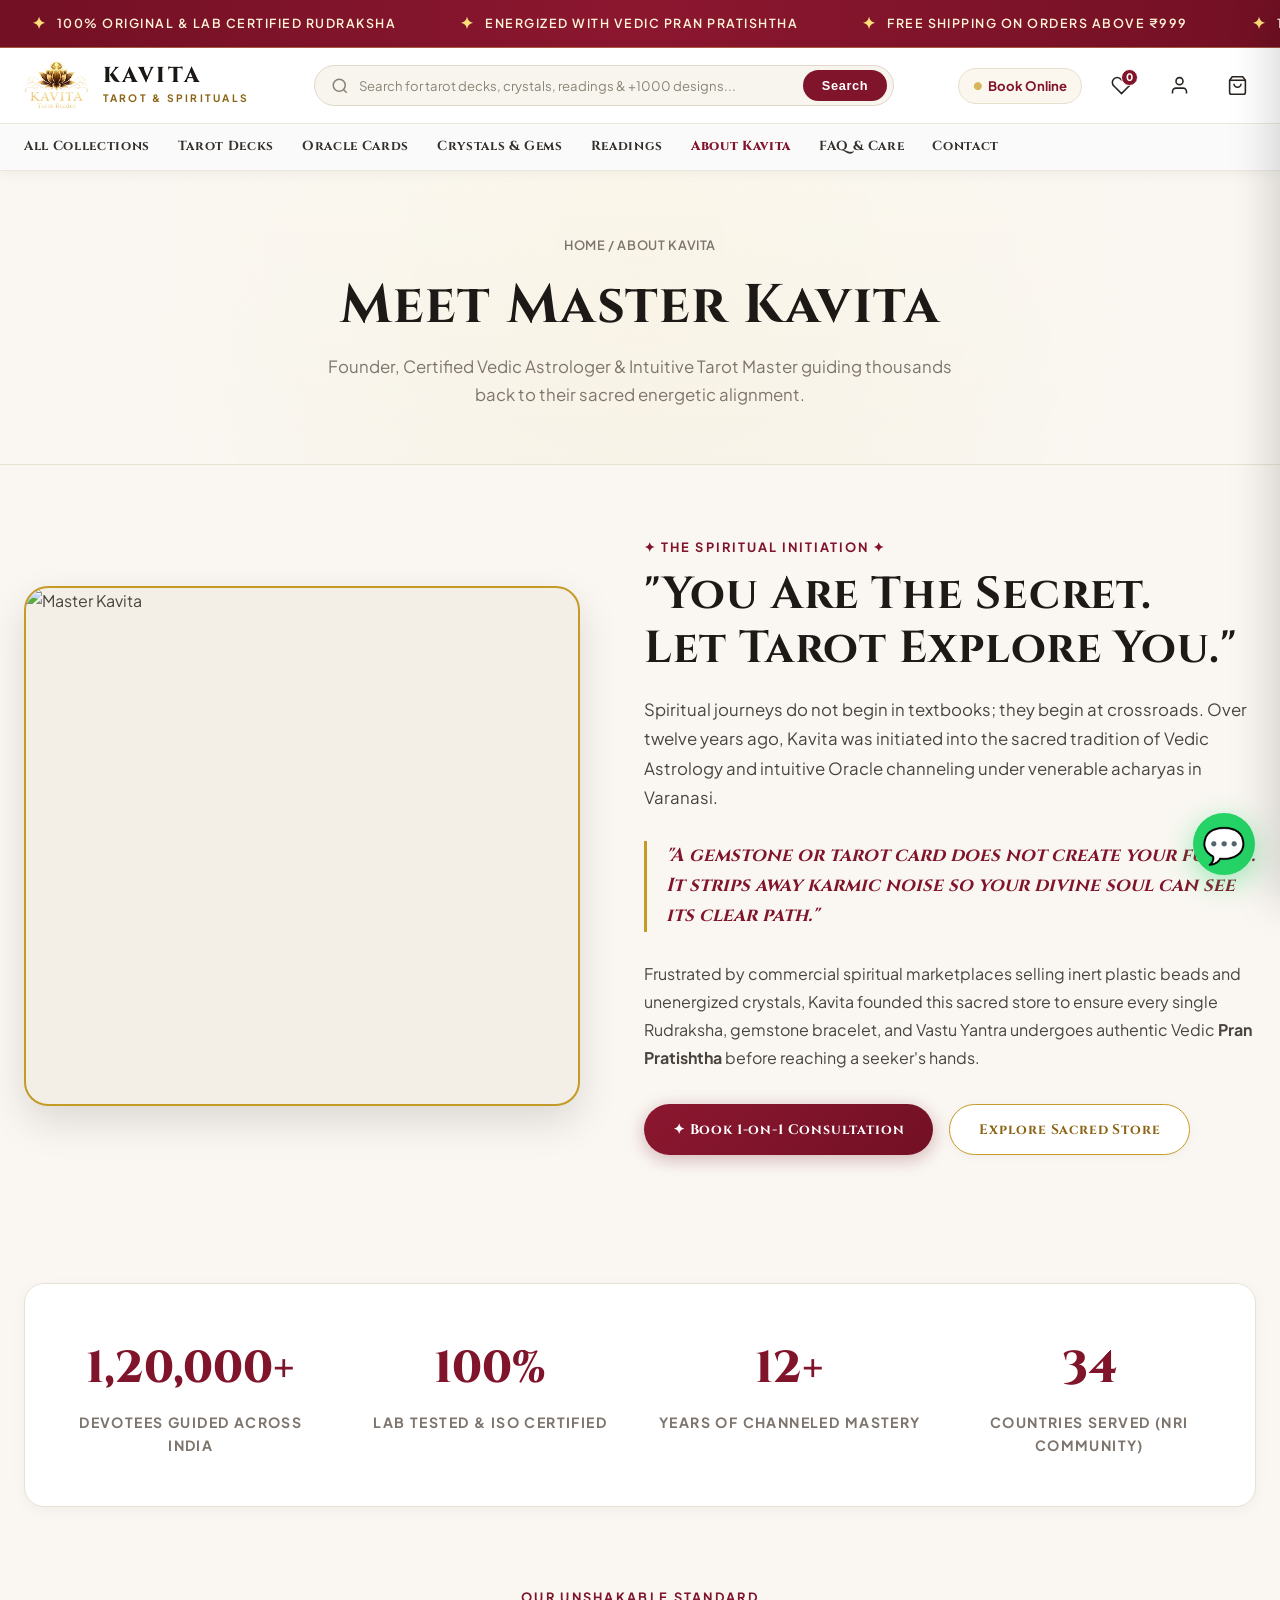
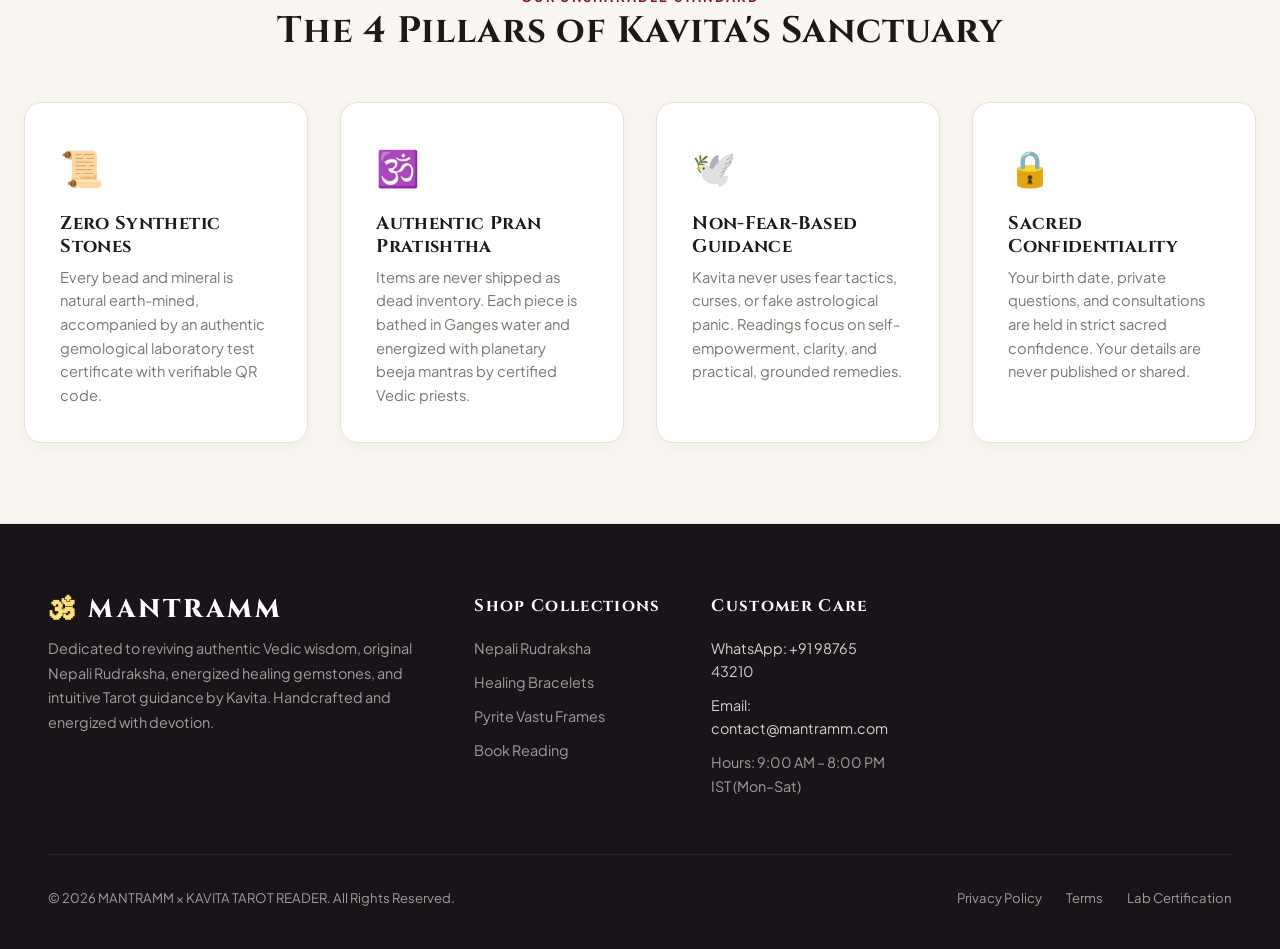
==== commit 28087fc1: "feat(catalog): sync services, pricing, and boxed slider from kavitatarotreader.com on localhost" ====
--- a/about.html
+++ b/about.html
@@ -127,33 +127,59 @@
     </div>
   </div>
 
-  <!-- HEADER -->
-  <header class="site-header">
-    <div class="container header-inner">
-      <div class="brand-wrap">
-        <a href="index.html" class="brand">
-          <span class="brand-logo-icon">🕉</span>
-          <span>MANTRAMM</span>
-        </a>
-        <span class="brand-tagline">Vedic Sacred Store × Kavita Tarot</span>
-      </div>
-
-      <ul class="nav-menu">
-        <li class="nav-item"><a class="nav-link" href="index.html">Home</a></li>
-        <li class="nav-item"><a class="nav-link" href="collections.html">Collections</a></li>
-        <li class="nav-item"><a class="nav-link" href="consultations.html">Consultations</a></li>
-        <li class="nav-item"><a class="nav-link active" href="about.html">About Kavita</a></li>
-        <li class="nav-item"><a class="nav-link" href="faq.html">FAQ & Care</a></li>
-        <li class="nav-item"><a class="nav-link" href="contact.html">Contact</a></li>
-      </ul>
-
-      <div class="header-actions">
-        <button class="cart-btn" id="openCartBtn">
-          <span>Cart</span>
-          <span class="cart-badge" id="cartCount">0</span>
-        </button>
-      </div>
-    </div>
+  <!-- 2. RAJVIRA 2-TIER LUXURY HEADER -->
+  <header class="kavita-hdr">
+    <div class="kavita-hdr__main">
+      <div class="container kavita-hdr__container">
+        <div class="kavita-hdr__brand">
+          <a href="index.html" class="kavita-hdr__logo-link">
+            <img src="assets/kavita-logo-gold.png" alt="Kavita Tarot & Spirituals" class="kavita-hdr__logo-img">
+            <div class="kavita-hdr__brand-titles">
+              <span class="kavita-hdr__brand-name">KAVITA</span>
+              <span class="kavita-hdr__brand-sub">Tarot & Spirituals</span>
+            </div>
+          </a>
+        </div>
+
+        <div class="kavita-hdr__search-wrap">
+          <form action="collections.html" method="get" class="kavita-hdr__search-form" onsubmit="event.preventDefault(); window.location.href='collections.html?search=' + encodeURIComponent(this.querySelector('input').value);">
+            <svg class="kavita-hdr__search-icon" width="18" height="18" viewBox="0 0 24 24" fill="none" stroke="currentColor" stroke-width="2"><circle cx="11" cy="11" r="8"></circle><line x1="21" y1="21" x2="16.65" y2="16.65"></line></svg>
+            <input type="search" class="kavita-hdr__search-input" placeholder="Search for tarot decks, crystals, readings & +1000 designs..." aria-label="Search store">
+            <button type="submit" class="kavita-hdr__search-btn">Search</button>
+          </form>
+        </div>
+
+        <div class="kavita-hdr__actions">
+          <a href="consultations.html" class="kavita-hdr__util-link"><span class="kavita-hdr__util-dot">●</span> Book Online</a>
+          <a href="collections.html?wishlist=1" class="kavita-hdr__icon-btn" aria-label="Wishlist">
+            <svg width="21" height="21" viewBox="0 0 24 24" fill="none" stroke="currentColor" stroke-width="1.8"><path d="M20.84 4.61a5.5 5.5 0 0 0-7.78 0L12 5.67l-1.06-1.06a5.5 5.5 0 0 0-7.78 7.78l1.06 1.06L12 21.23l7.78-7.78 1.06-1.06a5.5 5.5 0 0 0 0-7.78z"></path></svg>
+            <span class="kavita-hdr__badge">0</span>
+          </a>
+          <a href="contact.html" class="kavita-hdr__icon-btn" aria-label="Account">
+            <svg width="21" height="21" viewBox="0 0 24 24" fill="none" stroke="currentColor" stroke-width="1.8"><path d="M20 21v-2a4 4 0 0 0-4-4H8a4 4 0 0 0-4 4v2"></path><circle cx="12" cy="7" r="4"></circle></svg>
+          </a>
+          <button class="kavita-hdr__icon-btn kavita-hdr__icon-btn--cart" id="openCartBtn" aria-label="Open Cart" style="background: none; border: none; cursor: pointer;">
+            <svg width="21" height="21" viewBox="0 0 24 24" fill="none" stroke="currentColor" stroke-width="1.8"><path d="M6 2L3 6v14a2 2 0 0 0 2 2h14a2 2 0 0 0 2-2V6l-3-4z"></path><line x1="3" y1="6" x2="21" y2="6"></line><path d="M16 10a4 4 0 0 1-8 0"></path></svg>
+            <span class="kavita-hdr__badge kavita-hdr__badge--cart" id="cartCount">0</span>
+          </button>
+        </div>
+      </div>
+    </div>
+
+    <nav class="kavita-hdr__nav-bar" aria-label="Category Navigation">
+      <div class="container kavita-hdr__container">
+        <ul class="kavita-hdr__menu">
+          <li class="kavita-hdr__menu-item"><a href="collections.html" class="kavita-hdr__menu-link">All Collections</a></li>
+          <li class="kavita-hdr__menu-item"><a href="collections.html?cat=all" class="kavita-hdr__menu-link">Tarot Decks</a></li>
+          <li class="kavita-hdr__menu-item"><a href="collections.html?cat=all" class="kavita-hdr__menu-link">Oracle Cards</a></li>
+          <li class="kavita-hdr__menu-item"><a href="collections.html?cat=crystals" class="kavita-hdr__menu-link">Crystals & Gems</a></li>
+          <li class="kavita-hdr__menu-item"><a href="consultations.html" class="kavita-hdr__menu-link">Readings</a></li>
+          <li class="kavita-hdr__menu-item"><a href="about.html" class="kavita-hdr__menu-link" style="color: #80142B; font-weight: 800;">About Kavita</a></li>
+          <li class="kavita-hdr__menu-item"><a href="faq.html" class="kavita-hdr__menu-link">FAQ & Care</a></li>
+          <li class="kavita-hdr__menu-item"><a href="contact.html" class="kavita-hdr__menu-link">Contact</a></li>
+        </ul>
+      </div>
+    </nav>
   </header>
 
   <!-- PAGE HERO -->
--- a/assets/vanikabir.css
+++ b/assets/vanikabir.css
@@ -1571,3 +1571,626 @@
   }
 }
 
+
+/* =========================================================
+   RAJVIRA-STYLE 2-TIER LUXURY HEADER & CATEGORY NAVIGATION
+========================================================= */
+.kavita-hdr {
+  position: sticky;
+  top: 0;
+  z-index: 500;
+  background: #FFFFFF;
+  box-shadow: 0 2px 14px rgba(0, 0, 0, 0.05);
+  font-family: 'Plus Jakarta Sans', -apple-system, BlinkMacSystemFont, sans-serif;
+}
+
+.kavita-hdr__announcement {
+  background: linear-gradient(90deg, #701325, #88182F, #701325);
+  color: #FFF2D6;
+  font-size: 0.76rem;
+  font-weight: 600;
+  letter-spacing: 0.14em;
+  text-transform: uppercase;
+  padding: 0.6rem 0;
+  overflow: hidden;
+  white-space: nowrap;
+  border-bottom: 1px solid rgba(216, 180, 93, 0.35);
+}
+
+.kavita-hdr__announcement-track {
+  display: inline-flex;
+  animation: kavitaMarquee 35s linear infinite;
+}
+
+.kavita-hdr__announcement-track:hover {
+  animation-play-state: paused;
+}
+
+.kavita-hdr__announcement-item {
+  display: inline-flex;
+  align-items: center;
+  gap: 0.75rem;
+  padding: 0 2rem;
+}
+
+.kavita-hdr__announcement-item .bullet {
+  color: #FFDF78;
+  font-size: 0.9rem;
+}
+
+@keyframes kavitaMarquee {
+  0% { transform: translateX(0); }
+  100% { transform: translateX(-50%); }
+}
+
+.kavita-hdr__main {
+  padding: 0.85rem 0;
+  border-bottom: 1px solid #ECE7DE;
+  background: #FFFFFF;
+}
+
+.kavita-hdr__container {
+  max-width: 1360px;
+  margin: 0 auto;
+  padding: 0 1.5rem;
+  display: flex;
+  align-items: center;
+  justify-content: space-between;
+}
+
+.kavita-hdr__brand {
+  flex: 0 0 auto;
+}
+
+.kavita-hdr__logo-link {
+  display: flex;
+  align-items: center;
+  gap: 0.85rem;
+  text-decoration: none;
+  color: inherit;
+}
+
+.kavita-hdr__logo-img {
+  height: 48px;
+  width: auto;
+  object-fit: contain;
+}
+
+.kavita-hdr__brand-titles {
+  display: flex;
+  flex-direction: column;
+}
+
+.kavita-hdr__brand-name {
+  font-family: 'Cinzel', serif;
+  font-size: 1.35rem;
+  font-weight: 800;
+  letter-spacing: 0.12em;
+  color: #1A1715;
+  line-height: 1;
+}
+
+.kavita-hdr__brand-sub {
+  font-size: 0.64rem;
+  font-weight: 700;
+  letter-spacing: 0.22em;
+  text-transform: uppercase;
+  color: #8A6414;
+  margin-top: 3px;
+}
+
+.kavita-hdr__search-wrap {
+  flex: 1 1 540px;
+  max-width: 580px;
+  margin: 0 2rem;
+}
+
+.kavita-hdr__search-form {
+  position: relative;
+  display: flex;
+  align-items: center;
+  width: 100%;
+  background: #F8F5EE;
+  border: 1px solid #DFD8CB;
+  border-radius: 999px;
+  padding: 4px 6px 4px 16px;
+  transition: all 0.25s ease;
+}
+
+.kavita-hdr__search-form:focus-within {
+  background: #FFFFFF;
+  border-color: #C9A24B;
+  box-shadow: 0 0 0 3px rgba(201, 162, 75, 0.18);
+}
+
+.kavita-hdr__search-icon {
+  color: #8A8175;
+  margin-right: 10px;
+  flex-shrink: 0;
+}
+
+.kavita-hdr__search-input {
+  width: 100%;
+  border: none;
+  background: transparent;
+  outline: none;
+  font-size: 0.85rem;
+  color: #24201D;
+  font-family: inherit;
+}
+
+.kavita-hdr__search-input::placeholder {
+  color: #8C8478;
+  font-size: 0.82rem;
+}
+
+.kavita-hdr__search-btn {
+  background: #80142B;
+  color: #FFFFFF;
+  border: none;
+  border-radius: 999px;
+  padding: 0.5rem 1.15rem;
+  font-size: 0.8rem;
+  font-weight: 700;
+  letter-spacing: 0.05em;
+  cursor: pointer;
+  transition: all 0.25s ease;
+  flex-shrink: 0;
+}
+
+.kavita-hdr__search-btn:hover {
+  background: #600E1F;
+  transform: translateY(-1px);
+}
+
+.kavita-hdr__actions {
+  display: flex;
+  align-items: center;
+  gap: 1.25rem;
+  flex: 0 0 auto;
+}
+
+.kavita-hdr__util-link {
+  font-size: 0.82rem;
+  font-weight: 700;
+  color: #80142B;
+  text-decoration: none;
+  display: flex;
+  align-items: center;
+  gap: 0.35rem;
+  padding: 0.4rem 0.85rem;
+  border-radius: 999px;
+  background: #FBF7EE;
+  border: 1px solid #E8DFCE;
+  transition: all 0.25s ease;
+}
+
+.kavita-hdr__util-link:hover {
+  background: #80142B;
+  color: #FFFFFF;
+  border-color: #80142B;
+}
+
+.kavita-hdr__util-dot {
+  color: #D8B45D;
+  font-size: 0.65rem;
+}
+
+.kavita-hdr__icon-btn {
+  position: relative;
+  color: #2A2421;
+  display: flex;
+  align-items: center;
+  justify-content: center;
+  text-decoration: none;
+  width: 38px;
+  height: 38px;
+  border-radius: 50%;
+  transition: all 0.2s ease;
+}
+
+.kavita-hdr__icon-btn:hover {
+  background: #F4EFE6;
+  color: #80142B;
+  transform: translateY(-1px);
+}
+
+.kavita-hdr__badge {
+  position: absolute;
+  top: 2px;
+  right: 2px;
+  background: #80142B;
+  color: #FFFFFF;
+  font-size: 0.65rem;
+  font-weight: 800;
+  width: 17px;
+  height: 17px;
+  border-radius: 50%;
+  display: flex;
+  align-items: center;
+  justify-content: center;
+  line-height: 1;
+  border: 1.5px solid #FFFFFF;
+}
+
+/* Category Navigation Menu Bar */
+.kavita-hdr__nav-bar {
+  background: #FAFAFA;
+  border-bottom: 1px solid #ECE7DE;
+}
+
+.kavita-hdr__menu {
+  display: flex;
+  align-items: center;
+  list-style: none;
+  margin: 0;
+  padding: 0;
+  gap: 1.75rem;
+  width: 100%;
+}
+
+.kavita-hdr__menu-item {
+  position: relative;
+}
+
+.kavita-hdr__menu-link {
+  display: inline-flex;
+  align-items: center;
+  gap: 0.35rem;
+  padding: 0.75rem 0;
+  font-family: 'Cinzel', serif;
+  font-size: 0.82rem;
+  font-weight: 700;
+  letter-spacing: 0.05em;
+  color: #332E2A;
+  text-decoration: none;
+  position: relative;
+  transition: color 0.2s ease;
+}
+
+.kavita-hdr__menu-link::after {
+  content: '';
+  position: absolute;
+  bottom: 0;
+  left: 0;
+  width: 0;
+  height: 2px;
+  background: #80142B;
+  transition: width 0.25s ease;
+}
+
+.kavita-hdr__menu-link:hover,
+.kavita-hdr__menu-item:hover > .kavita-hdr__menu-link {
+  color: #80142B;
+}
+
+.kavita-hdr__menu-link:hover::after,
+.kavita-hdr__menu-item:hover > .kavita-hdr__menu-link::after {
+  width: 100%;
+}
+
+.kavita-hdr__caret {
+  transition: transform 0.2s ease;
+}
+
+.kavita-hdr__menu-item:hover .kavita-hdr__caret {
+  transform: rotate(180deg);
+}
+
+.kavita-hdr__dropdown {
+  position: absolute;
+  top: 100%;
+  left: 0;
+  background: #FFFFFF;
+  border: 1px solid #E6E0D5;
+  border-radius: 10px;
+  box-shadow: 0 12px 36px rgba(0, 0, 0, 0.1);
+  padding: 1.5rem;
+  min-width: 620px;
+  opacity: 0;
+  visibility: hidden;
+  transform: translateY(8px);
+  transition: all 0.25s cubic-bezier(0.16, 1, 0.3, 1);
+  z-index: 600;
+}
+
+.kavita-hdr__menu-item:hover .kavita-hdr__dropdown {
+  opacity: 1;
+  visibility: visible;
+  transform: translateY(0);
+}
+
+.kavita-hdr__dropdown-grid {
+  display: grid;
+  grid-template-columns: repeat(3, 1fr);
+  gap: 1.5rem;
+}
+
+.kavita-hdr__dropdown-title {
+  display: block;
+  font-family: 'Cinzel', serif;
+  font-size: 0.78rem;
+  font-weight: 800;
+  letter-spacing: 0.1em;
+  color: #80142B;
+  text-transform: uppercase;
+  margin-bottom: 0.75rem;
+  padding-bottom: 0.35rem;
+  border-bottom: 1px solid #ECE7DE;
+}
+
+.kavita-hdr__dropdown-col a {
+  display: block;
+  padding: 0.35rem 0;
+  font-size: 0.82rem;
+  color: #4A443E;
+  text-decoration: none;
+  font-weight: 500;
+  transition: all 0.2s ease;
+}
+
+.kavita-hdr__dropdown-col a:hover {
+  color: #80142B;
+  padding-left: 4px;
+}
+
+/* =========================================================
+   RAJVIRA-STYLE INTERACTIVE BANNER SLIDER (BOXED CONTAINER)
+========================================================= */
+.kavita-slider-outer {
+  width: 100%;
+  background: transparent;
+}
+
+.kavita-slider-outer--contained {
+  max-width: 1360px;
+  margin: 1.5rem auto 2.2rem;
+  padding: 0 1.5rem;
+}
+
+.kavita-slider-outer--contained .kavita-slider-wrap {
+  border-radius: 18px;
+  overflow: hidden;
+  box-shadow: 0 12px 35px rgba(0, 0, 0, 0.12);
+  border: 1px solid rgba(216, 180, 93, 0.25);
+}
+
+@media (max-width: 767px) {
+  .kavita-slider-outer--contained {
+    padding: 0 0.85rem;
+    margin: 1rem auto 1.5rem;
+  }
+  .kavita-slider-outer--contained .kavita-slider-wrap {
+    border-radius: 14px;
+  }
+}
+
+.kavita-slider-wrap {
+  position: relative;
+  width: 100%;
+  overflow: hidden;
+  background-color: #0B0614;
+  user-select: none;
+  -webkit-user-select: none;
+}
+
+.kavita-slider {
+  position: relative;
+  width: 100%;
+  display: flex;
+  transition: transform 0.65s cubic-bezier(0.25, 1, 0.5, 1);
+}
+
+.kavita-slider__slide {
+  position: relative;
+  flex: 0 0 100%;
+  width: 100%;
+  min-width: 100%;
+  line-height: 0;
+  overflow: hidden;
+}
+
+.kavita-slider__link {
+  display: block;
+  width: 100%;
+  height: 100%;
+  cursor: pointer;
+}
+
+.kavita-slider__picture {
+  display: block;
+  width: 100%;
+  height: auto;
+}
+
+.kavita-slider__img {
+  display: block;
+  width: 100%;
+  height: auto;
+  object-fit: cover;
+  object-position: center;
+  transition: transform 0.8s ease;
+}
+
+.kavita-slider__slide:hover .kavita-slider__img {
+  transform: scale(1.015);
+}
+
+/* Floating Circular Navigation Arrows */
+.kavita-slider__arrow {
+  position: absolute;
+  top: 50%;
+  transform: translateY(-50%);
+  width: 48px;
+  height: 48px;
+  border-radius: 50%;
+  background: rgba(18, 12, 28, 0.72);
+  border: 1px solid rgba(216, 180, 93, 0.4);
+  color: #FFF7EB;
+  display: flex;
+  align-items: center;
+  justify-content: center;
+  cursor: pointer;
+  z-index: 10;
+  backdrop-filter: blur(8px);
+  -webkit-backdrop-filter: blur(8px);
+  transition: all 0.3s cubic-bezier(0.16, 1, 0.3, 1);
+  box-shadow: 0 4px 18px rgba(0, 0, 0, 0.4);
+}
+
+.kavita-slider__arrow:hover {
+  background: rgba(128, 20, 43, 0.95);
+  border-color: #D8B45D;
+  color: #FFFFFF;
+  transform: translateY(-50%) scale(1.08);
+  box-shadow: 0 6px 24px rgba(216, 180, 93, 0.35);
+}
+
+.kavita-slider__arrow--prev {
+  left: 24px;
+}
+
+.kavita-slider__arrow--next {
+  right: 24px;
+}
+
+/* Pagination Dots */
+.kavita-slider__dots {
+  position: absolute;
+  bottom: 22px;
+  left: 50%;
+  transform: translateX(-50%);
+  display: flex;
+  align-items: center;
+  gap: 10px;
+  z-index: 10;
+  padding: 6px 14px;
+  background: rgba(7, 5, 12, 0.55);
+  backdrop-filter: blur(8px);
+  -webkit-backdrop-filter: blur(8px);
+  border-radius: 999px;
+  border: 1px solid rgba(216, 180, 93, 0.25);
+}
+
+.kavita-slider__dot {
+  width: 9px;
+  height: 9px;
+  border-radius: 50%;
+  background: rgba(255, 255, 255, 0.4);
+  border: none;
+  cursor: pointer;
+  padding: 0;
+  transition: all 0.35s cubic-bezier(0.16, 1, 0.3, 1);
+}
+
+.kavita-slider__dot:hover {
+  background: #FFDF78;
+  transform: scale(1.2);
+}
+
+.kavita-slider__dot.is-active {
+  width: 26px;
+  border-radius: 999px;
+  background: linear-gradient(90deg, #FFDF78, #C9A24B);
+  box-shadow: 0 0 10px rgba(216, 180, 93, 0.6);
+}
+
+/* Trust Strip Light (Rajvira style below slider) */
+.kavita-trust-strip-light {
+  background: #FFFFFF;
+  border-bottom: 1px solid #ECE7DE;
+  padding: 1.4rem 0;
+  box-shadow: 0 2px 10px rgba(0, 0, 0, 0.02);
+}
+
+.kavita-trust-grid-light {
+  display: grid;
+  grid-template-columns: repeat(4, 1fr);
+  gap: 1.5rem;
+  align-items: center;
+}
+
+.kavita-trust-col-light {
+  display: flex;
+  align-items: center;
+  gap: 1rem;
+}
+
+.kavita-trust-icon-light {
+  font-size: 1.7rem;
+  flex-shrink: 0;
+  width: 44px;
+  height: 44px;
+  border-radius: 50%;
+  background: #FAF6ED;
+  border: 1px solid #EAE2D2;
+  display: flex;
+  align-items: center;
+  justify-content: center;
+}
+
+.kavita-trust-text-light {
+  display: flex;
+  flex-direction: column;
+}
+
+.kavita-trust-text-light strong {
+  font-family: 'Cinzel', serif;
+  font-size: 0.84rem;
+  font-weight: 700;
+  color: #1A1715;
+  line-height: 1.25;
+}
+
+.kavita-trust-text-light span {
+  font-size: 0.74rem;
+  color: #6E675E;
+  margin-top: 2px;
+}
+
+@media (max-width: 991px) {
+  .kavita-hdr__search-wrap {
+    display: none;
+  }
+  .kavita-hdr__nav-bar {
+    overflow-x: auto;
+    white-space: nowrap;
+    -webkit-overflow-scrolling: touch;
+  }
+  .kavita-hdr__menu {
+    gap: 1.25rem;
+  }
+  .kavita-trust-grid-light {
+    grid-template-columns: repeat(2, 1fr);
+    gap: 1rem;
+  }
+}
+
+@media (max-width: 767px) {
+  .kavita-slider__arrow {
+    width: 38px;
+    height: 38px;
+  }
+  .kavita-slider__arrow--prev {
+    left: 10px;
+  }
+  .kavita-slider__arrow--next {
+    right: 10px;
+  }
+  .kavita-slider__dots {
+    bottom: 14px;
+    padding: 5px 10px;
+    gap: 7px;
+  }
+  .kavita-slider__dot {
+    width: 7px;
+    height: 7px;
+  }
+  .kavita-slider__dot.is-active {
+    width: 20px;
+  }
+  .kavita-trust-grid-light {
+    grid-template-columns: 1fr;
+    gap: 0.85rem;
+  }
+}
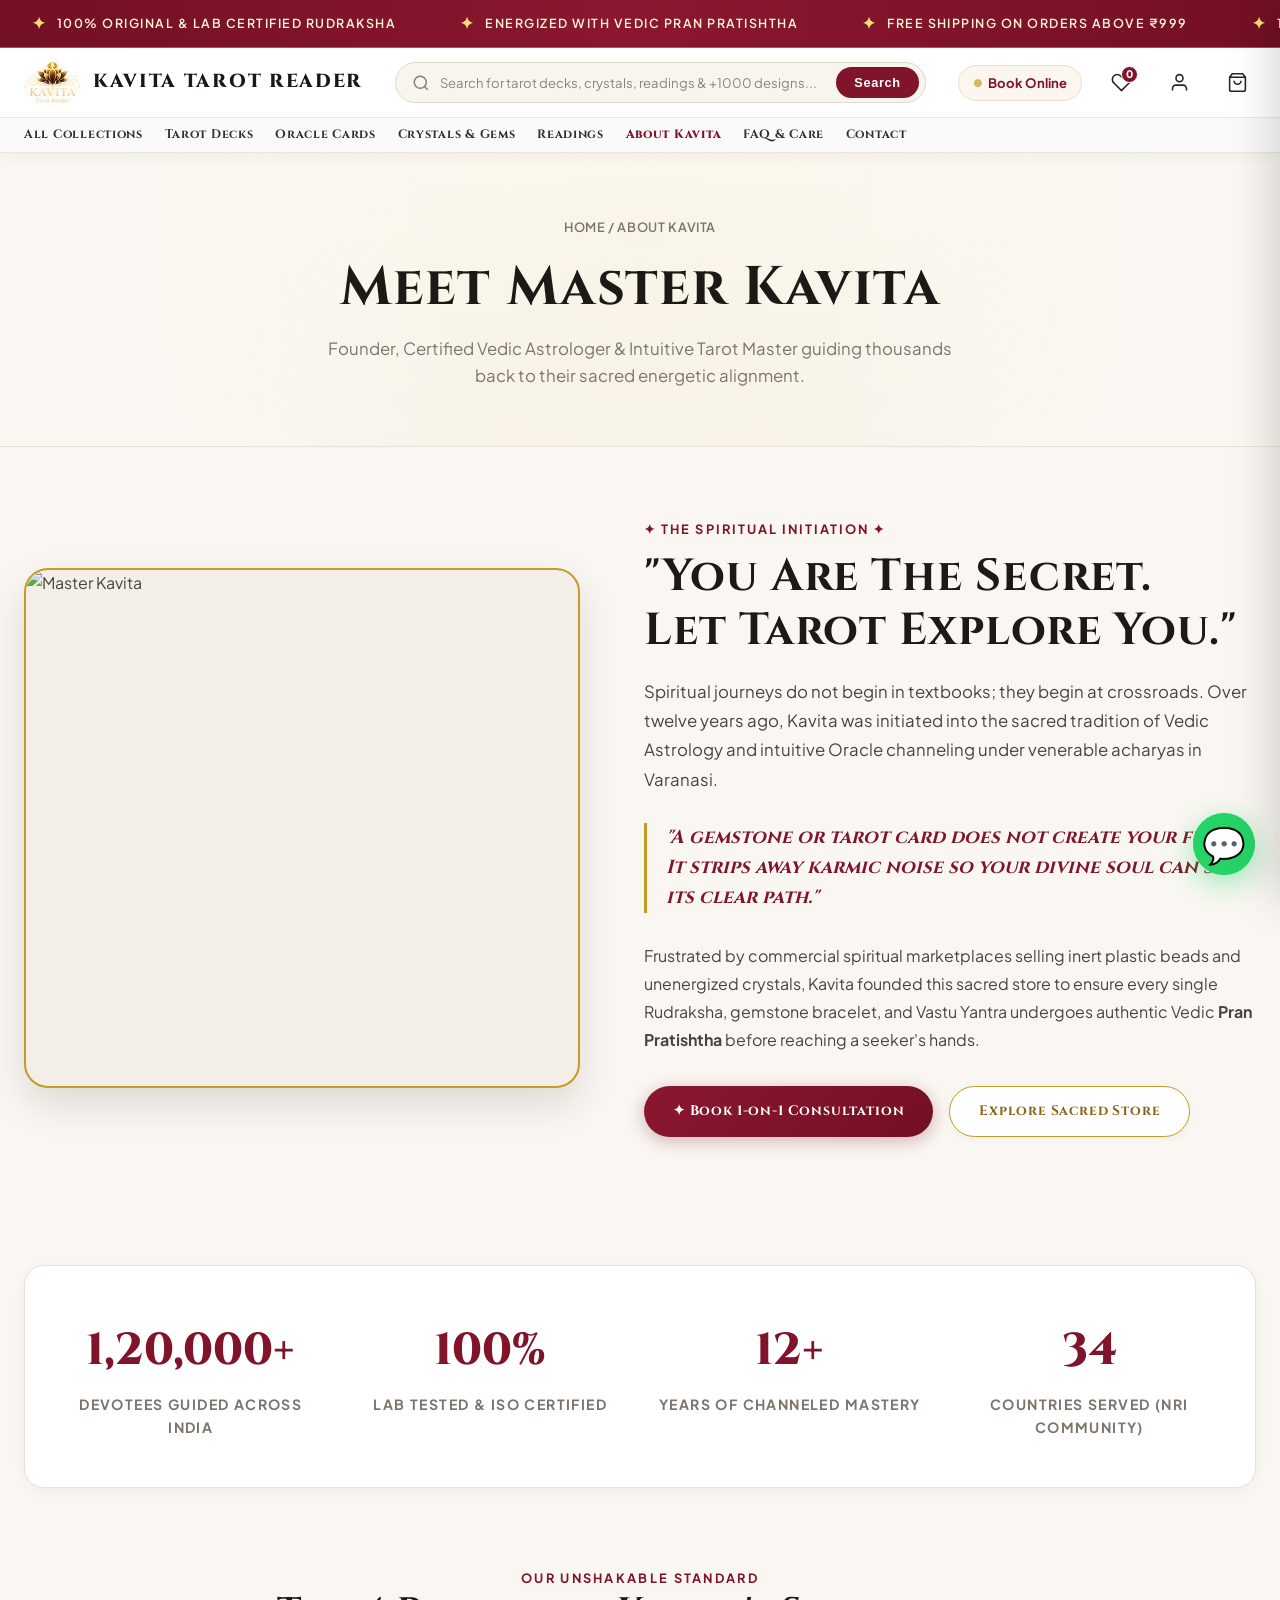
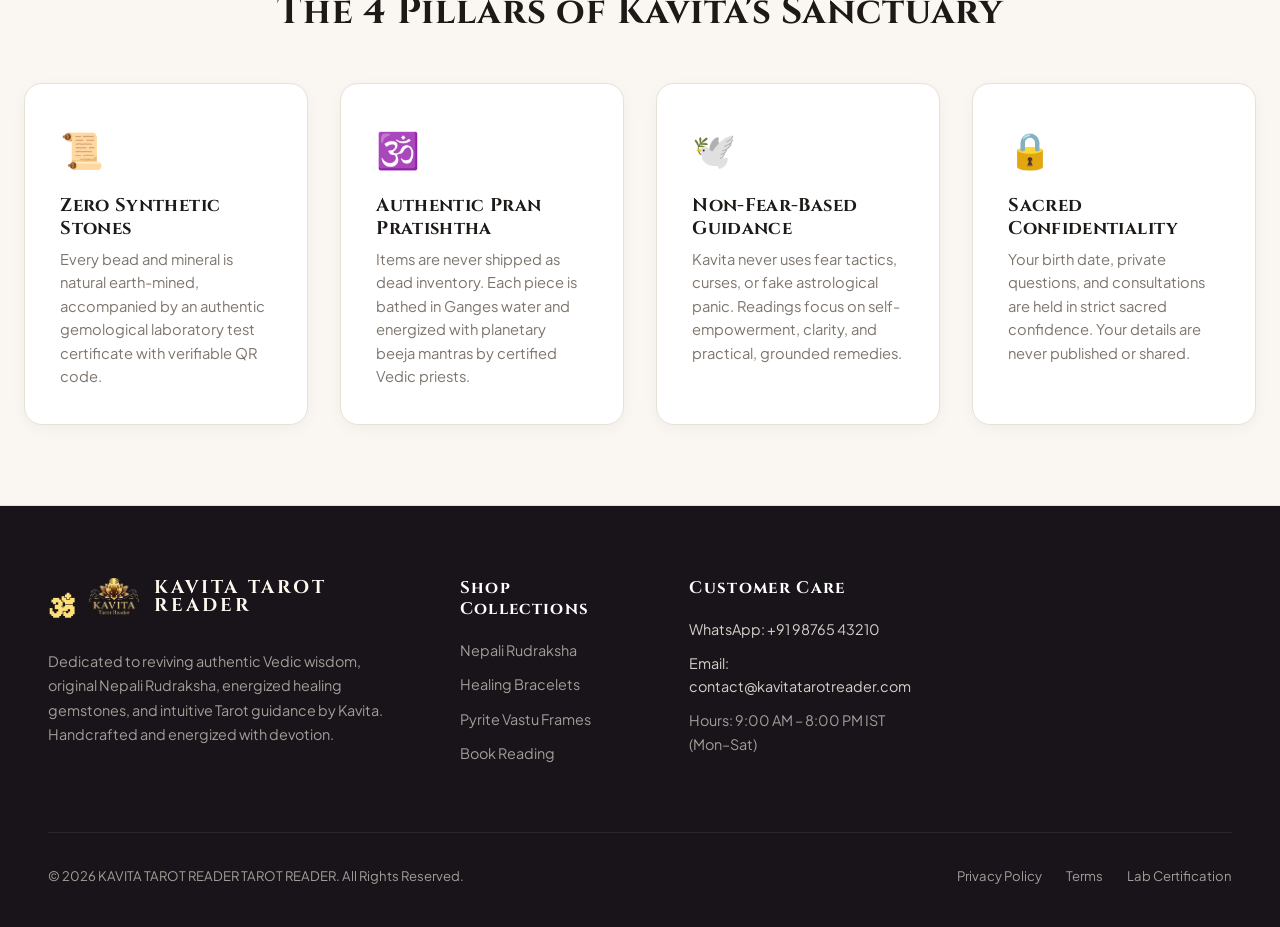
==== commit d0d3f1bd: "feat(store): purge mantramm, add verified services/products in interactive sliders, single-line head" ====
--- a/about.html
+++ b/about.html
@@ -3,7 +3,7 @@
 <head>
   <meta charset="utf-8">
   <meta name="viewport" content="width=device-width, initial-scale=1">
-  <title>Meet Kavita — Master Intuitive & Vedic Astrologer | MANTRAMM × KAVITA</title>
+  <title>Meet Kavita — Master Intuitive & Vedic Astrologer | KAVITA TAROT READER</title>
   
   <!-- Fonts -->
   <link rel="preconnect" href="https://fonts.googleapis.com">
@@ -133,11 +133,8 @@
       <div class="container kavita-hdr__container">
         <div class="kavita-hdr__brand">
           <a href="index.html" class="kavita-hdr__logo-link">
-            <img src="assets/kavita-logo-gold.png" alt="Kavita Tarot & Spirituals" class="kavita-hdr__logo-img">
-            <div class="kavita-hdr__brand-titles">
-              <span class="kavita-hdr__brand-name">KAVITA</span>
-              <span class="kavita-hdr__brand-sub">Tarot & Spirituals</span>
-            </div>
+            <img src="assets/kavita-logo-gold.png" alt="Kavita Tarot Reader" class="kavita-hdr__logo-img">
+            <span class="kavita-hdr__brand-name">KAVITA TAROT READER</span>
           </a>
         </div>
 
@@ -297,7 +294,7 @@
         <div class="footer-col">
           <div class="brand" style="color: #FFFFFF; margin-bottom: 0.8rem;">
             <span class="brand-logo-icon" style="color: #FFDF78;">🕉</span>
-            <span>MANTRAMM</span>
+            <div class="footer-premium-brand-row"><img src="assets/kavita-logo-gold.png" alt="Kavita Tarot Reader" style="height: 38px; width: auto;"><span style="font-family: var(--font-heading); font-size: 1.15rem; font-weight: 700; color: #FFF8EE;">KAVITA TAROT READER</span></div>
           </div>
           <p style="line-height: 1.7; margin-bottom: 1.5rem; color: #A39D98;">
             Dedicated to reviving authentic Vedic wisdom, original Nepali Rudraksha, energized healing gemstones, and intuitive Tarot guidance by Kavita. Handcrafted and energized with devotion.
@@ -315,12 +312,12 @@
         <div class="footer-col">
           <h5>Customer Care</h5>
           <p style="margin-bottom: 0.6rem; color: #D6D0CA;">WhatsApp: +91 98765 43210</p>
-          <p style="margin-bottom: 0.6rem; color: #D6D0CA;">Email: contact@mantramm.com</p>
+          <p style="margin-bottom: 0.6rem; color: #D6D0CA;">Email: contact@kavitatarotreader.com</p>
           <p style="color: #A39D98;">Hours: 9:00 AM – 8:00 PM IST (Mon–Sat)</p>
         </div>
       </div>
       <div class="footer-bottom">
-        <div>© 2026 MANTRAMM × KAVITA TAROT READER. All Rights Reserved.</div>
+        <div>© 2026 KAVITA TAROT READER TAROT READER. All Rights Reserved.</div>
         <div style="display: flex; gap: 1.5rem;">
           <a href="#">Privacy Policy</a>
           <a href="#">Terms</a>
--- a/assets/vanikabir.css
+++ b/assets/vanikabir.css
@@ -1,5 +1,5 @@
 /* ==========================================================================
-   VANI KABIR STUDIO × MANTRAMM × KAVITA TAROT
+   VANI KABIR STUDIO & RAJVIRA LUXURY AESTHETIC — KAVITA TAROT READER
    Complete Luxury Spiritual E-Commerce Stylesheet
    ========================================================================== */
 
@@ -1645,38 +1645,31 @@
 .kavita-hdr__logo-link {
   display: flex;
   align-items: center;
-  gap: 0.85rem;
+  gap: 0.75rem;
   text-decoration: none;
   color: inherit;
+  white-space: nowrap;
 }
 
 .kavita-hdr__logo-img {
-  height: 48px;
+  height: 42px;
   width: auto;
   object-fit: contain;
-}
-
-.kavita-hdr__brand-titles {
-  display: flex;
-  flex-direction: column;
+  filter: drop-shadow(0 2px 4px rgba(216, 180, 93, 0.25));
 }
 
 .kavita-hdr__brand-name {
   font-family: 'Cinzel', serif;
-  font-size: 1.35rem;
+  font-size: 1.18rem;
   font-weight: 800;
-  letter-spacing: 0.12em;
+  letter-spacing: 0.09em;
   color: #1A1715;
   line-height: 1;
+  white-space: nowrap;
 }
 
 .kavita-hdr__brand-sub {
-  font-size: 0.64rem;
-  font-weight: 700;
-  letter-spacing: 0.22em;
-  text-transform: uppercase;
-  color: #8A6414;
-  margin-top: 3px;
+  display: none !important; /* Strictly one single line as requested */
 }
 
 .kavita-hdr__search-wrap {
@@ -1817,6 +1810,7 @@
 .kavita-hdr__nav-bar {
   background: #FAFAFA;
   border-bottom: 1px solid #ECE7DE;
+  padding: 0;
 }
 
 .kavita-hdr__menu {
@@ -1825,7 +1819,7 @@
   list-style: none;
   margin: 0;
   padding: 0;
-  gap: 1.75rem;
+  gap: 1.35rem;
   width: 100%;
 }
 
@@ -1837,11 +1831,11 @@
   display: inline-flex;
   align-items: center;
   gap: 0.35rem;
-  padding: 0.75rem 0;
+  padding: 0.42rem 0; /* Reduced slim luxury padding */
   font-family: 'Cinzel', serif;
-  font-size: 0.82rem;
+  font-size: 0.76rem; /* Refined compact typography */
   font-weight: 700;
-  letter-spacing: 0.05em;
+  letter-spacing: 0.06em;
   color: #332E2A;
   text-decoration: none;
   position: relative;
@@ -2000,16 +1994,33 @@
 .kavita-slider__picture {
   display: block;
   width: 100%;
-  height: auto;
+  height: 100%;
 }
 
 .kavita-slider__img {
   display: block;
   width: 100%;
-  height: auto;
+  height: 440px; /* Decreased sleek desktop height */
+  max-height: 460px;
   object-fit: cover;
   object-position: center;
   transition: transform 0.8s ease;
+}
+
+@media (max-width: 991px) {
+  .kavita-slider__img {
+    height: 380px;
+    max-height: 400px;
+  }
+}
+
+@media (max-width: 767px) {
+  .kavita-slider__img {
+    height: auto;
+    max-height: 460px;
+    aspect-ratio: 4 / 5;
+    object-fit: cover;
+  }
 }
 
 .kavita-slider__slide:hover .kavita-slider__img {
@@ -2194,3 +2205,276 @@
     gap: 0.85rem;
   }
 }
+
+/* ==========================================================================
+   8. REUSABLE LUXURY PRODUCT & SERVICE HORIZONTAL CAROUSEL
+   ========================================================================== */
+.kavita-carousel-outer {
+  position: relative;
+  width: 100%;
+}
+
+.kavita-carousel-track {
+  display: flex;
+  gap: 1.5rem;
+  overflow-x: auto;
+  scroll-behavior: smooth;
+  scroll-snap-type: x mandatory;
+  -webkit-overflow-scrolling: touch;
+  padding: 1rem 0.25rem 1.75rem;
+  scrollbar-width: thin;
+  scrollbar-color: #D8B45D rgba(0, 0, 0, 0.05);
+}
+
+.kavita-carousel-track::-webkit-scrollbar {
+  height: 6px;
+}
+
+.kavita-carousel-track::-webkit-scrollbar-track {
+  background: rgba(0, 0, 0, 0.04);
+  border-radius: 999px;
+}
+
+.kavita-carousel-track::-webkit-scrollbar-thumb {
+  background: #C9A24B;
+  border-radius: 999px;
+}
+
+.kavita-carousel-slide {
+  flex: 0 0 calc(33.333% - 1rem);
+  min-width: 300px;
+  max-width: 400px;
+  scroll-snap-align: start;
+}
+
+@media (max-width: 991px) {
+  .kavita-carousel-slide {
+    flex: 0 0 calc(50% - 0.75rem);
+    min-width: 280px;
+  }
+}
+
+@media (max-width: 640px) {
+  .kavita-carousel-slide {
+    flex: 0 0 88%;
+    min-width: 270px;
+  }
+}
+
+.kavita-carousel-arrow {
+  position: absolute;
+  top: 48%;
+  transform: translateY(-50%);
+  width: 46px;
+  height: 46px;
+  border-radius: 50%;
+  background: #FFFFFF;
+  border: 1px solid #DFD8CB;
+  box-shadow: 0 4px 18px rgba(0, 0, 0, 0.12);
+  color: #80142B;
+  display: flex;
+  align-items: center;
+  justify-content: center;
+  cursor: pointer;
+  z-index: 10;
+  transition: all 0.25s cubic-bezier(0.16, 1, 0.3, 1);
+}
+
+.kavita-carousel-arrow:hover {
+  background: #80142B;
+  color: #FFFFFF;
+  border-color: #80142B;
+  transform: translateY(-50%) scale(1.08);
+}
+
+.kavita-carousel-arrow--prev {
+  left: -22px;
+}
+
+.kavita-carousel-arrow--next {
+  right: -22px;
+}
+
+@media (max-width: 1100px) {
+  .kavita-carousel-arrow--prev {
+    left: 4px;
+  }
+  .kavita-carousel-arrow--next {
+    right: 4px;
+  }
+}
+
+@media (max-width: 767px) {
+  .kavita-carousel-arrow {
+    display: none; /* Mobile uses natural fluid touch-swipe */
+  }
+}
+
+/* ==========================================================================
+   9. LUXURY SACRED INTENTION & CONCERN TILES (REPLACING EMOJIS)
+   ========================================================================== */
+.luxury-intentions-grid {
+  display: grid;
+  grid-template-columns: repeat(3, 1fr);
+  gap: 1.5rem;
+  margin-top: 2rem;
+}
+
+@media (max-width: 991px) {
+  .luxury-intentions-grid {
+    grid-template-columns: repeat(2, 1fr);
+    gap: 1.15rem;
+  }
+}
+
+@media (max-width: 576px) {
+  .luxury-intentions-grid {
+    grid-template-columns: 1fr;
+    gap: 1rem;
+  }
+}
+
+.luxury-intention-card {
+  position: relative;
+  background: linear-gradient(135deg, #130B1C 0%, #1E102E 100%);
+  border: 1px solid rgba(216, 180, 93, 0.28);
+  border-radius: 14px;
+  padding: 1.85rem 1.6rem;
+  text-decoration: none;
+  display: flex;
+  flex-direction: column;
+  transition: all 0.35s cubic-bezier(0.16, 1, 0.3, 1);
+  overflow: hidden;
+  box-shadow: 0 8px 24px rgba(7, 4, 12, 0.3);
+}
+
+.luxury-intention-card::before {
+  content: '';
+  position: absolute;
+  top: 0;
+  left: 0;
+  right: 0;
+  height: 2px;
+  background: linear-gradient(90deg, transparent, #FFDF78, transparent);
+  opacity: 0;
+  transition: opacity 0.35s ease;
+}
+
+.luxury-intention-card:hover {
+  transform: translateY(-5px);
+  border-color: rgba(216, 180, 93, 0.7);
+  box-shadow: 0 16px 36px rgba(7, 4, 12, 0.5), 0 0 20px rgba(216, 180, 93, 0.2);
+}
+
+.luxury-intention-card:hover::before {
+  opacity: 1;
+}
+
+.luxury-intention-icon-wrap {
+  width: 52px;
+  height: 52px;
+  border-radius: 12px;
+  background: rgba(216, 180, 93, 0.12);
+  border: 1px solid rgba(216, 180, 93, 0.35);
+  display: flex;
+  align-items: center;
+  justify-content: center;
+  margin-bottom: 1.25rem;
+  color: #FFDF78;
+  transition: all 0.3s ease;
+}
+
+.luxury-intention-card:hover .luxury-intention-icon-wrap {
+  background: rgba(216, 180, 93, 0.25);
+  border-color: #FFDF78;
+  transform: scale(1.08) rotate(4deg);
+}
+
+.luxury-intention-title {
+  font-family: 'Cinzel', serif;
+  font-size: 1.15rem;
+  font-weight: 700;
+  color: #FFF9F0;
+  margin: 0 0 0.55rem;
+  letter-spacing: 0.04em;
+}
+
+.luxury-intention-desc {
+  font-size: 0.85rem;
+  line-height: 1.6;
+  color: #BDB3A7;
+  margin: 0 0 1.25rem;
+  flex-grow: 1;
+}
+
+.luxury-intention-meta {
+  display: flex;
+  align-items: center;
+  gap: 0.5rem;
+  font-size: 0.76rem;
+  font-weight: 700;
+  letter-spacing: 0.1em;
+  text-transform: uppercase;
+  color: #D8B45D;
+  transition: gap 0.2s ease;
+}
+
+.luxury-intention-card:hover .luxury-intention-meta {
+  gap: 0.75rem;
+  color: #FFDF78;
+}
+
+/* ==========================================================================
+   10. ULTRA-PREMIUM GROUNDED FOOTER
+   ========================================================================== */
+.site-footer-premium {
+  background: #0B060F;
+  border-top: 1px solid rgba(216, 180, 93, 0.25);
+  color: #C0B7AE;
+  padding: 4.5rem 1.5rem 2.5rem;
+  font-size: 0.88rem;
+  position: relative;
+}
+
+.site-footer-premium::before {
+  content: '';
+  position: absolute;
+  top: 0;
+  left: 10%;
+  right: 10%;
+  height: 1px;
+  background: linear-gradient(90deg, transparent, rgba(216, 180, 93, 0.6), transparent);
+}
+
+.footer-premium-brand-row {
+  display: flex;
+  align-items: center;
+  gap: 0.85rem;
+  margin-bottom: 1.25rem;
+}
+
+.footer-premium-brand-img {
+  height: 48px;
+  width: auto;
+  object-fit: contain;
+}
+
+.footer-premium-brand-name {
+  font-family: 'Cinzel', serif;
+  font-size: 1.25rem;
+  font-weight: 800;
+  letter-spacing: 0.12em;
+  color: #FFF8EE;
+}
+
+.footer-disclaimer-box {
+  background: rgba(255, 255, 255, 0.03);
+  border: 1px solid rgba(216, 180, 93, 0.15);
+  border-radius: 8px;
+  padding: 1.25rem 1.5rem;
+  margin: 3rem 0 2rem;
+  font-size: 0.78rem;
+  line-height: 1.6;
+  color: #8E8479;
+}
+
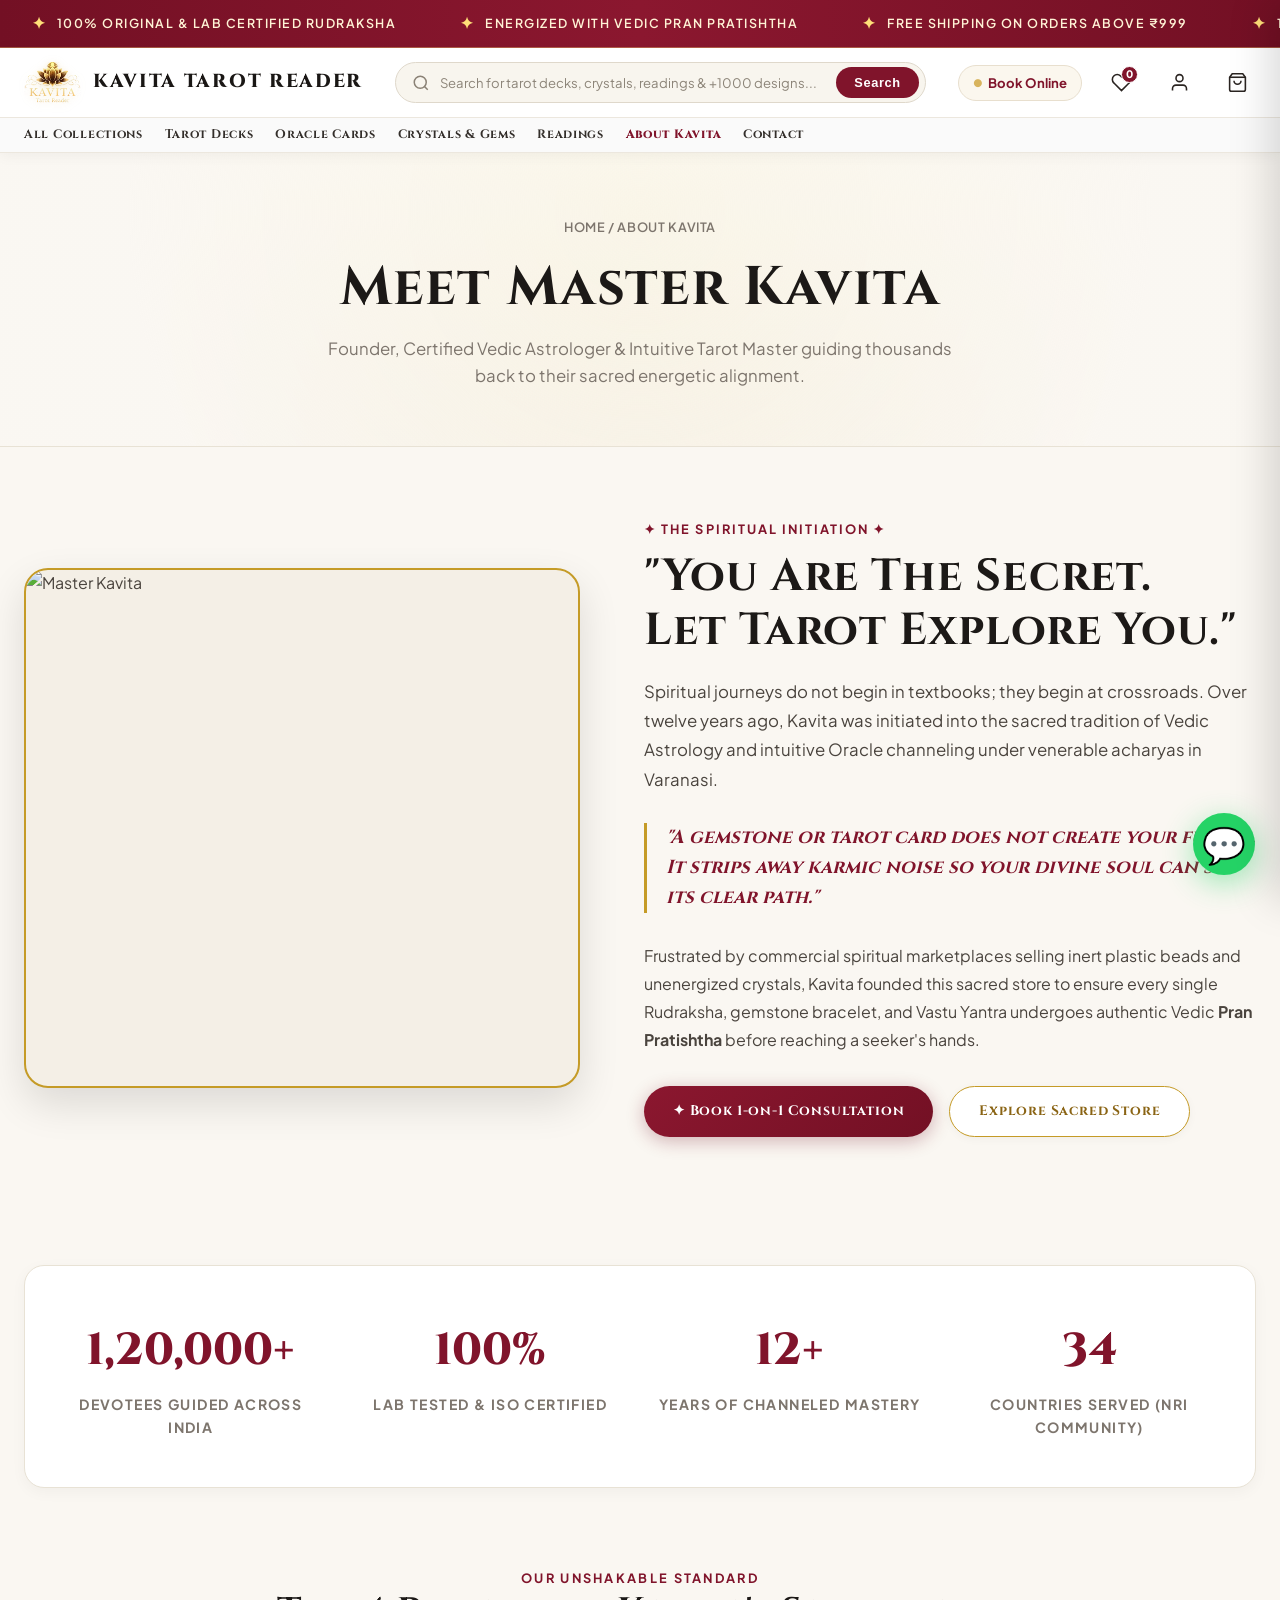
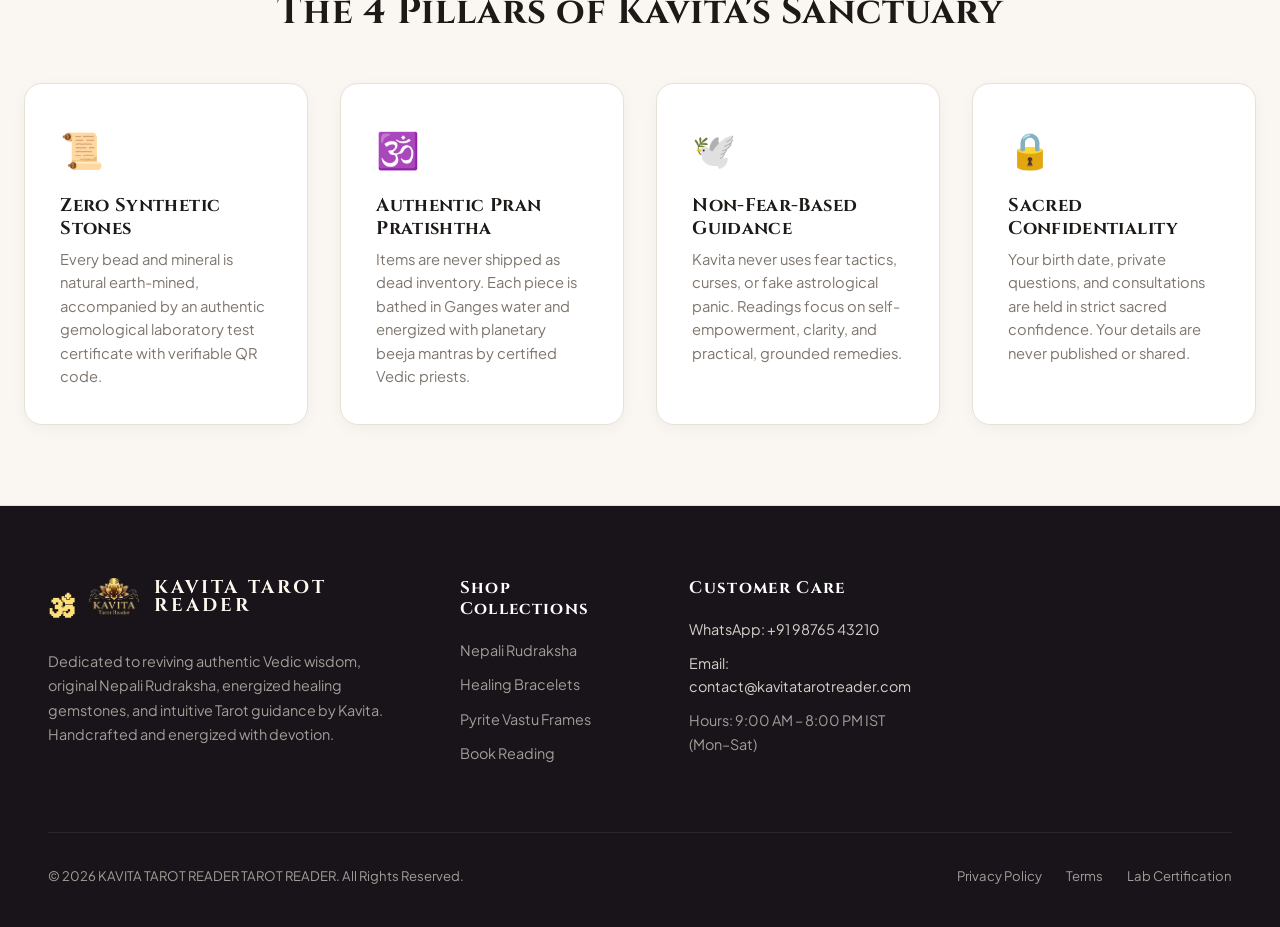
==== commit cee6822a: "fix(header-hero): match collections menu on home, remove duplicate All Collections, remove FAQ from " ====
--- a/about.html
+++ b/about.html
@@ -172,7 +172,7 @@
           <li class="kavita-hdr__menu-item"><a href="collections.html?cat=crystals" class="kavita-hdr__menu-link">Crystals & Gems</a></li>
           <li class="kavita-hdr__menu-item"><a href="consultations.html" class="kavita-hdr__menu-link">Readings</a></li>
           <li class="kavita-hdr__menu-item"><a href="about.html" class="kavita-hdr__menu-link" style="color: #80142B; font-weight: 800;">About Kavita</a></li>
-          <li class="kavita-hdr__menu-item"><a href="faq.html" class="kavita-hdr__menu-link">FAQ & Care</a></li>
+          
           <li class="kavita-hdr__menu-item"><a href="contact.html" class="kavita-hdr__menu-link">Contact</a></li>
         </ul>
       </div>
--- a/assets/vanikabir.css
+++ b/assets/vanikabir.css
@@ -1937,25 +1937,33 @@
 }
 
 .kavita-slider-outer--contained {
-  max-width: 1360px;
-  margin: 1.5rem auto 2.2rem;
-  padding: 0 1.5rem;
+  max-width: 960px; /* Reduced contained width so desktop 16:9 banner is sleek & compact (~540px) without any cropping */
+  margin: 1.25rem auto 1.75rem;
+  padding: 0 1rem;
 }
 
 .kavita-slider-outer--contained .kavita-slider-wrap {
-  border-radius: 18px;
+  border-radius: 16px;
   overflow: hidden;
-  box-shadow: 0 12px 35px rgba(0, 0, 0, 0.12);
-  border: 1px solid rgba(216, 180, 93, 0.25);
+  box-shadow: 0 10px 32px rgba(0, 0, 0, 0.16);
+  border: 1px solid rgba(216, 180, 93, 0.3);
+}
+
+@media (max-width: 991px) {
+  .kavita-slider-outer--contained {
+    max-width: 100%;
+    padding: 0 0.85rem;
+    margin: 1rem auto 1.25rem;
+  }
 }
 
 @media (max-width: 767px) {
   .kavita-slider-outer--contained {
-    padding: 0 0.85rem;
-    margin: 1rem auto 1.5rem;
+    padding: 0 0.5rem;
+    margin: 0.75rem auto 1rem;
   }
   .kavita-slider-outer--contained .kavita-slider-wrap {
-    border-radius: 14px;
+    border-radius: 12px;
   }
 }
 
@@ -1982,6 +1990,7 @@
   min-width: 100%;
   line-height: 0;
   overflow: hidden;
+  background: #0B0614;
 }
 
 .kavita-slider__link {
@@ -1994,32 +2003,33 @@
 .kavita-slider__picture {
   display: block;
   width: 100%;
-  height: 100%;
+  height: auto;
 }
 
 .kavita-slider__img {
   display: block;
   width: 100%;
-  height: 440px; /* Decreased sleek desktop height */
-  max-height: 460px;
-  object-fit: cover;
+  height: auto; /* Preserves natural 16:9 ratio - NEVER CROPPED */
+  max-height: 540px;
+  object-fit: contain; /* Absolutely zero cropping of top/bottom graphics */
   object-position: center;
   transition: transform 0.8s ease;
 }
 
 @media (max-width: 991px) {
   .kavita-slider__img {
-    height: 380px;
-    max-height: 400px;
+    height: auto;
+    max-height: 480px;
+    object-fit: contain;
   }
 }
 
 @media (max-width: 767px) {
   .kavita-slider__img {
     height: auto;
-    max-height: 460px;
-    aspect-ratio: 4 / 5;
-    object-fit: cover;
+    max-height: none;
+    width: 100%;
+    object-fit: contain; /* Natural uncropped portrait on mobile */
   }
 }
 
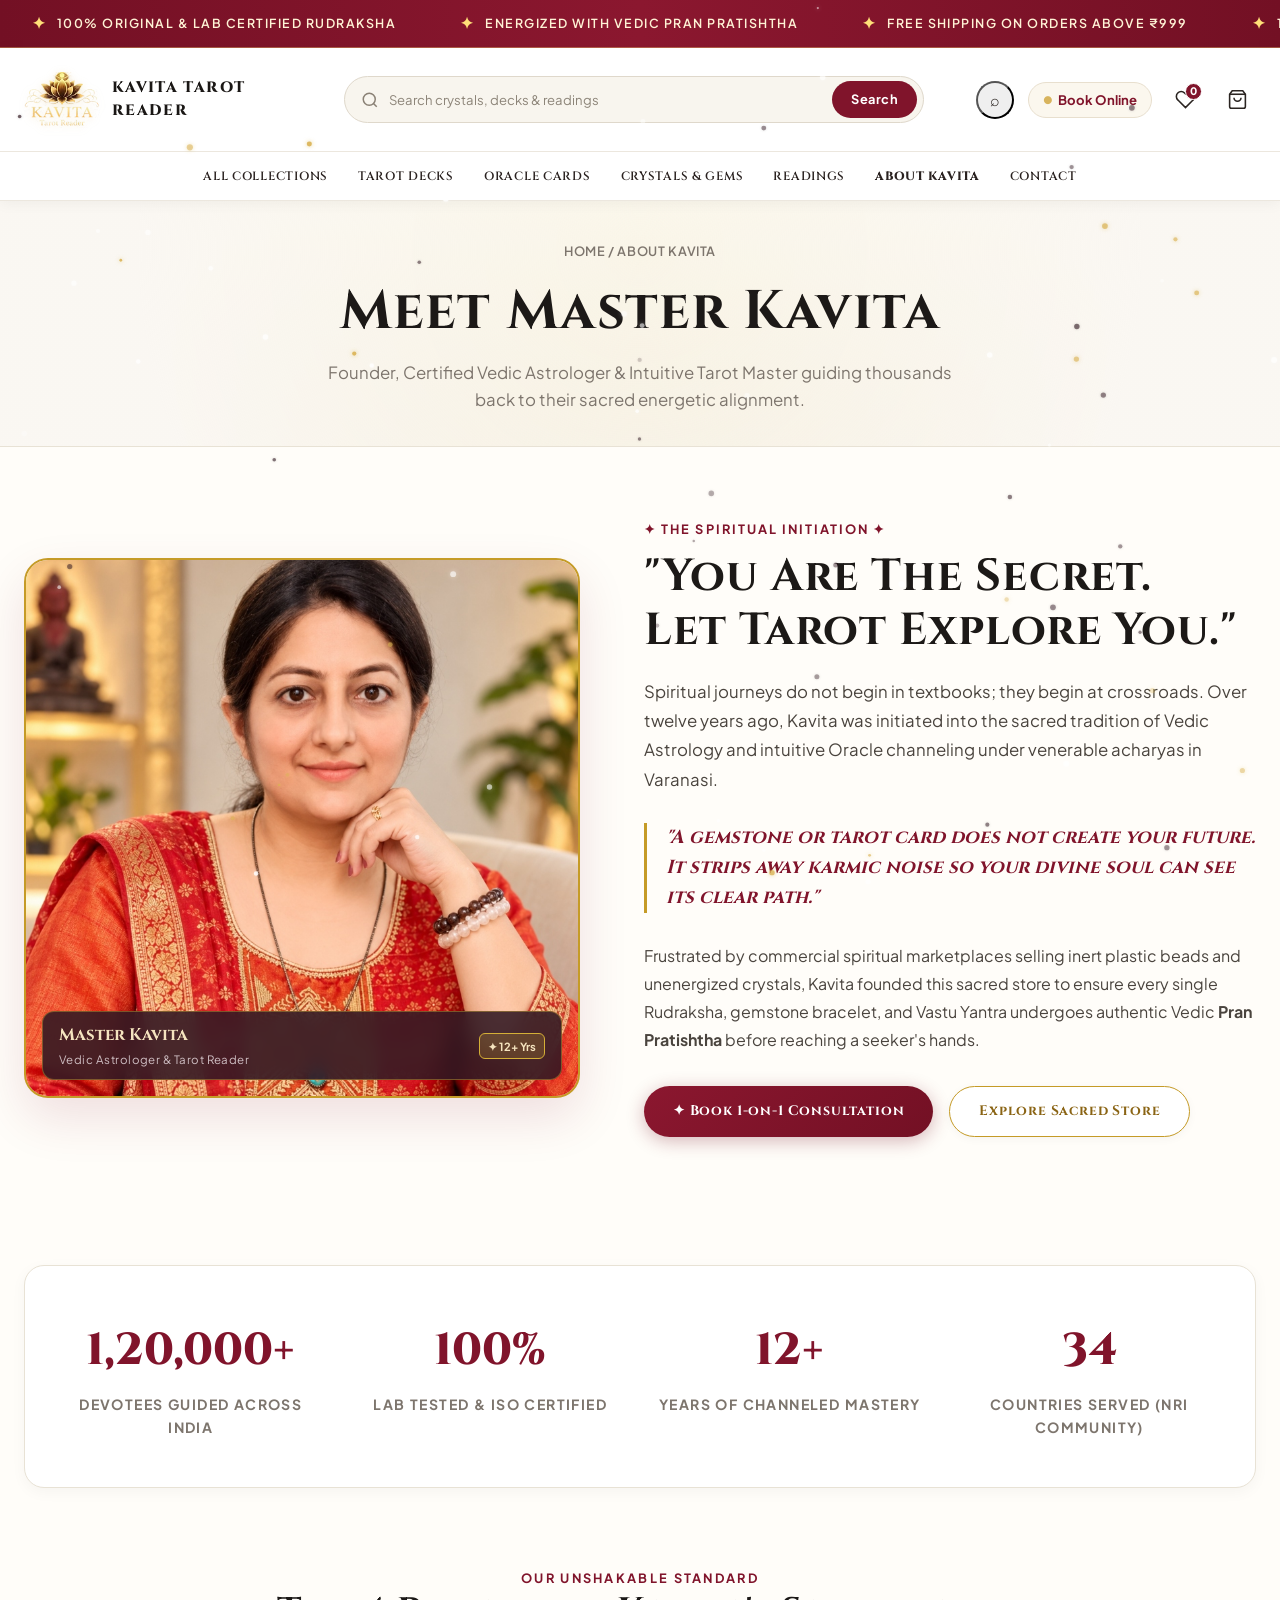
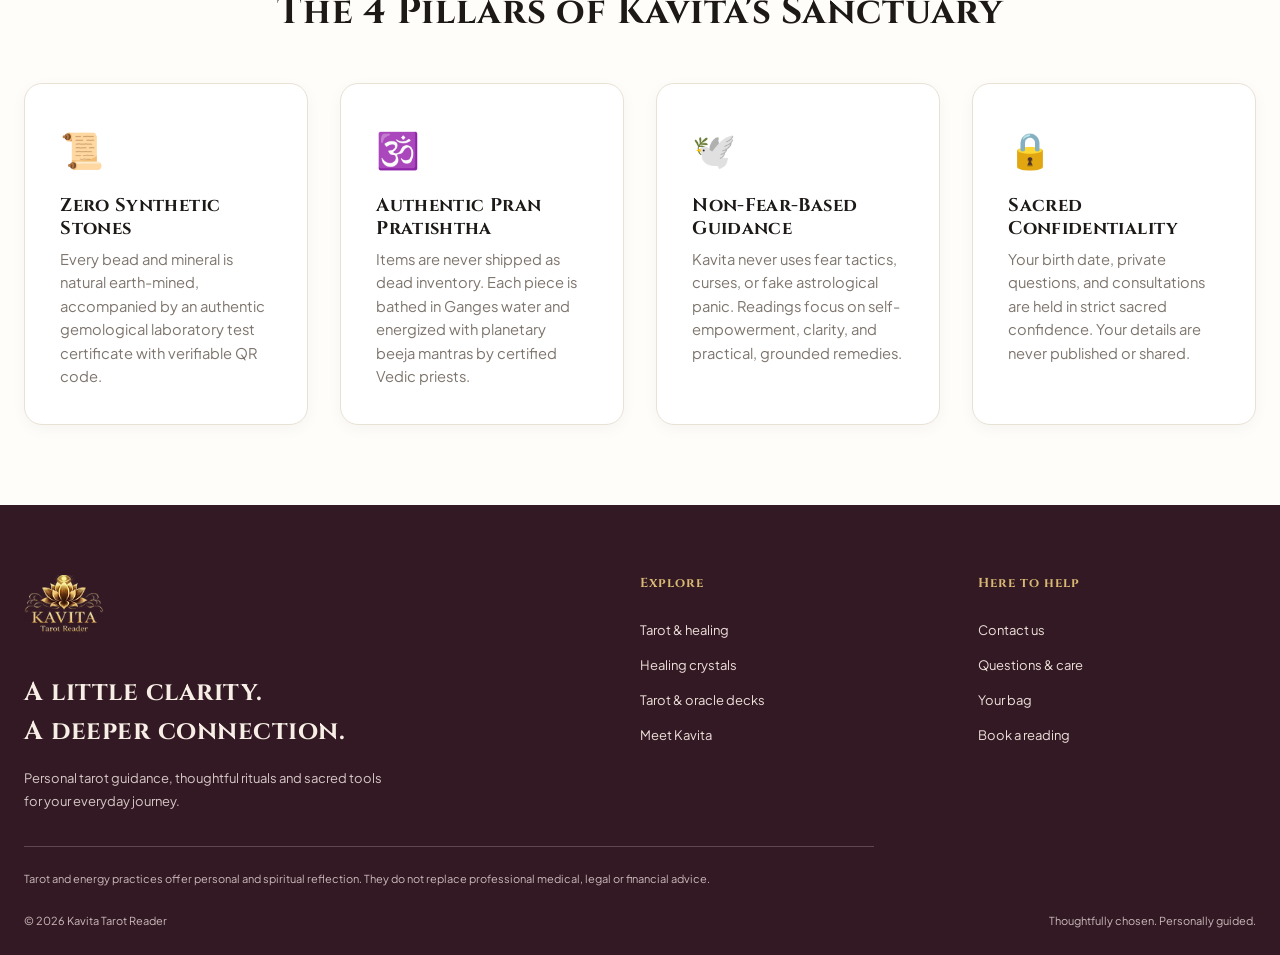
==== commit 423fbafc: "Fix modal scroll & sticky button, add cutout cart sidebar, add founder portrait to about page, fix f" ====
--- a/about.html
+++ b/about.html
@@ -25,16 +25,18 @@
     .story-portrait-box {
       border-radius: 24px;
       overflow: hidden;
-      border: 2px solid var(--v-border-gold);
-      box-shadow: var(--v-shadow-lg);
-      height: 520px;
+      border: 2px solid var(--v-border-gold, #d4af37);
+      box-shadow: 0 20px 50px rgba(125, 10, 40, 0.12);
+      height: 540px;
       background: #F4EFE6;
+      position: relative;
     }
 
     .story-portrait-img {
       width: 100%;
       height: 100%;
       object-fit: cover;
+      object-position: center 20%;
       display: block;
     }
 
@@ -112,6 +114,7 @@
       .story-portrait-box { height: 380px; }
     }
   </style>
+  <link rel="stylesheet" href="assets/storefront-refinements.css">
 </head>
 <body>
 
@@ -141,7 +144,7 @@
         <div class="kavita-hdr__search-wrap">
           <form action="collections.html" method="get" class="kavita-hdr__search-form" onsubmit="event.preventDefault(); window.location.href='collections.html?search=' + encodeURIComponent(this.querySelector('input').value);">
             <svg class="kavita-hdr__search-icon" width="18" height="18" viewBox="0 0 24 24" fill="none" stroke="currentColor" stroke-width="2"><circle cx="11" cy="11" r="8"></circle><line x1="21" y1="21" x2="16.65" y2="16.65"></line></svg>
-            <input type="search" class="kavita-hdr__search-input" placeholder="Search for tarot decks, crystals, readings & +1000 designs..." aria-label="Search store">
+            <input type="search" class="kavita-hdr__search-input" placeholder="Search crystals, decks & readings" aria-label="Search store">
             <button type="submit" class="kavita-hdr__search-btn">Search</button>
           </form>
         </div>
@@ -152,9 +155,7 @@
             <svg width="21" height="21" viewBox="0 0 24 24" fill="none" stroke="currentColor" stroke-width="1.8"><path d="M20.84 4.61a5.5 5.5 0 0 0-7.78 0L12 5.67l-1.06-1.06a5.5 5.5 0 0 0-7.78 7.78l1.06 1.06L12 21.23l7.78-7.78 1.06-1.06a5.5 5.5 0 0 0 0-7.78z"></path></svg>
             <span class="kavita-hdr__badge">0</span>
           </a>
-          <a href="contact.html" class="kavita-hdr__icon-btn" aria-label="Account">
-            <svg width="21" height="21" viewBox="0 0 24 24" fill="none" stroke="currentColor" stroke-width="1.8"><path d="M20 21v-2a4 4 0 0 0-4-4H8a4 4 0 0 0-4 4v2"></path><circle cx="12" cy="7" r="4"></circle></svg>
-          </a>
+          
           <button class="kavita-hdr__icon-btn kavita-hdr__icon-btn--cart" id="openCartBtn" aria-label="Open Cart" style="background: none; border: none; cursor: pointer;">
             <svg width="21" height="21" viewBox="0 0 24 24" fill="none" stroke="currentColor" stroke-width="1.8"><path d="M6 2L3 6v14a2 2 0 0 0 2 2h14a2 2 0 0 0 2-2V6l-3-4z"></path><line x1="3" y1="6" x2="21" y2="6"></line><path d="M16 10a4 4 0 0 1-8 0"></path></svg>
             <span class="kavita-hdr__badge kavita-hdr__badge--cart" id="cartCount">0</span>
@@ -167,8 +168,8 @@
       <div class="container kavita-hdr__container">
         <ul class="kavita-hdr__menu">
           <li class="kavita-hdr__menu-item"><a href="collections.html" class="kavita-hdr__menu-link">All Collections</a></li>
-          <li class="kavita-hdr__menu-item"><a href="collections.html?cat=all" class="kavita-hdr__menu-link">Tarot Decks</a></li>
-          <li class="kavita-hdr__menu-item"><a href="collections.html?cat=all" class="kavita-hdr__menu-link">Oracle Cards</a></li>
+          <li class="kavita-hdr__menu-item"><a href="collections.html?cat=tarot" class="kavita-hdr__menu-link">Tarot Decks</a></li>
+          <li class="kavita-hdr__menu-item"><a href="collections.html?cat=oracle" class="kavita-hdr__menu-link">Oracle Cards</a></li>
           <li class="kavita-hdr__menu-item"><a href="collections.html?cat=crystals" class="kavita-hdr__menu-link">Crystals & Gems</a></li>
           <li class="kavita-hdr__menu-item"><a href="consultations.html" class="kavita-hdr__menu-link">Readings</a></li>
           <li class="kavita-hdr__menu-item"><a href="about.html" class="kavita-hdr__menu-link" style="color: #80142B; font-weight: 800;">About Kavita</a></li>
@@ -196,7 +197,14 @@
   <main class="container">
     <div class="story-hero-grid">
       <div class="story-portrait-box">
-        <img class="story-portrait-img" src="https://images.unsplash.com/photo-1544005313-94ddf0286df2?auto=format&fit=crop&w=800&q=80" alt="Master Kavita">
+        <img class="story-portrait-img" src="assets/kavita-founder.jpg" alt="Master Kavita — Founder & Intuitive Tarot Master">
+        <div style="position: absolute; bottom: 16px; left: 16px; right: 16px; background: rgba(50, 25, 35, 0.88); backdrop-filter: blur(8px); padding: 10px 16px; border-radius: 12px; border: 1px solid rgba(212, 175, 55, 0.4); color: #FFFFFF; display: flex; align-items: center; justify-content: space-between;">
+          <div>
+            <div style="font-family: var(--font-heading, serif); font-size: 1.05rem; font-weight: 700; color: #f5e4bf;">Master Kavita</div>
+            <div style="font-size: 0.72rem; color: #d0c0c5; letter-spacing: 0.04em;">Vedic Astrologer & Tarot Reader</div>
+          </div>
+          <span style="background: rgba(212, 175, 55, 0.2); color: #f5e4bf; border: 1px solid #d4af37; padding: 3px 8px; border-radius: 6px; font-size: 0.7rem; font-weight: 700;">✦ 12+ Yrs</span>
+        </div>
       </div>
 
       <div class="story-content">
@@ -288,44 +296,13 @@
   </main>
 
   <!-- FOOTER -->
-  <footer class="site-footer">
-    <div class="container">
-      <div class="footer-grid">
-        <div class="footer-col">
-          <div class="brand" style="color: #FFFFFF; margin-bottom: 0.8rem;">
-            <span class="brand-logo-icon" style="color: #FFDF78;">🕉</span>
-            <div class="footer-premium-brand-row"><img src="assets/kavita-logo-gold.png" alt="Kavita Tarot Reader" style="height: 38px; width: auto;"><span style="font-family: var(--font-heading); font-size: 1.15rem; font-weight: 700; color: #FFF8EE;">KAVITA TAROT READER</span></div>
-          </div>
-          <p style="line-height: 1.7; margin-bottom: 1.5rem; color: #A39D98;">
-            Dedicated to reviving authentic Vedic wisdom, original Nepali Rudraksha, energized healing gemstones, and intuitive Tarot guidance by Kavita. Handcrafted and energized with devotion.
-          </p>
-        </div>
-        <div class="footer-col">
-          <h5>Shop Collections</h5>
-          <ul class="footer-links">
-            <li><a href="collections.html?cat=rudraksha">Nepali Rudraksha</a></li>
-            <li><a href="collections.html?cat=bracelets">Healing Bracelets</a></li>
-            <li><a href="collections.html?cat=vastu">Pyrite Vastu Frames</a></li>
-            <li><a href="consultations.html">Book Reading</a></li>
-          </ul>
-        </div>
-        <div class="footer-col">
-          <h5>Customer Care</h5>
-          <p style="margin-bottom: 0.6rem; color: #D6D0CA;">WhatsApp: +91 98765 43210</p>
-          <p style="margin-bottom: 0.6rem; color: #D6D0CA;">Email: contact@kavitatarotreader.com</p>
-          <p style="color: #A39D98;">Hours: 9:00 AM – 8:00 PM IST (Mon–Sat)</p>
-        </div>
-      </div>
-      <div class="footer-bottom">
-        <div>© 2026 KAVITA TAROT READER TAROT READER. All Rights Reserved.</div>
-        <div style="display: flex; gap: 1.5rem;">
-          <a href="#">Privacy Policy</a>
-          <a href="#">Terms</a>
-          <a href="faq.html">Lab Certification</a>
-        </div>
-      </div>
-    </div>
-  </footer>
+  <footer class="refined-footer">
+  <div class="container"><div class="refined-footer-grid">
+    <div class="refined-footer-brand"><a href="index.html"><img src="assets/kavita-logo-gold.png" alt="Kavita Tarot" width="80" height="80"></a><h2>A little clarity.<br>A deeper connection.</h2><p>Personal tarot guidance, thoughtful rituals and sacred tools for your everyday journey.</p></div>
+    <div><h3>Explore</h3><a href="consultations.html">Tarot & healing</a><a href="collections.html?cat=crystals">Healing crystals</a><a href="collections.html?cat=tarot">Tarot & oracle decks</a><a href="about.html">Meet Kavita</a></div>
+    <div><h3>Here to help</h3><a href="contact.html">Contact us</a><a href="faq.html">Questions & care</a><a href="cart.html">Your bag</a><a href="consultations.html">Book a reading</a></div>
+  </div><div class="refined-footer-note">Tarot and energy practices offer personal and spiritual reflection. They do not replace professional medical, legal or financial advice.</div><div class="refined-footer-bottom"><span>© 2026 Kavita Tarot Reader</span><span>Thoughtfully chosen. Personally guided.</span></div></div>
+</footer>
 
   <!-- CART DRAWER -->
   <div class="cart-drawer-overlay" id="cartOverlay" onclick="closeCart()"></div>
@@ -348,14 +325,60 @@
         <span>Subtotal:</span>
         <span id="cartSubtotal" style="color: var(--v-maroon);">₹0</span>
       </div>
-      <button class="btn btn-maroon" style="width: 100%; padding: 0.95rem;" onclick="checkoutCart()">
-        ✦ Proceed to Secure Checkout (COD Avail.)
-      </button>
+      <div style="display: flex; flex-direction: column; gap: 0.6rem;">
+        <button class="btn btn-maroon" style="width: 100%; padding: 0.85rem;" onclick="checkoutCart()">
+          ✦ Proceed to Secure Checkout (COD Avail.)
+        </button>
+        <button type="button" class="btn btn-whatsapp" style="width: 100%; padding: 0.75rem; background: #25d366; color: #ffffff; border: none; font-weight: 700; border-radius: 8px; display: flex; align-items: center; justify-content: center; gap: 6px; cursor: pointer;" onclick="whatsappCheckout()">
+          <span>💬</span> Quick Order via WhatsApp
+        </button>
+      </div>
+      <div style="text-align: center; font-size: 0.72rem; color: #8c7880; margin-top: 0.75rem;">
+        🔒 256-Bit SSL Encrypted · 100% Authentic Consecrated Items
+      </div>
     </div>
   </div>
 
-  <a href="https://wa.me/919876543210" class="whatsapp-float" target="_blank" rel="noopener">💬</a>
+  <!-- MOBILE BOTTOM FLOATING NAVIGATION -->
+  <nav class="kavita-mobile-bottom-nav" aria-label="Mobile Navigation">
+    <a href="collections.html" class="mobile-nav-item">
+      <span class="mobile-nav-icon">
+        <svg width="20" height="20" viewBox="0 0 24 24" fill="none" stroke="currentColor" stroke-width="2"><path d="M6 2L3 6v14a2 2 0 0 0 2 2h14a2 2 0 0 0 2-2V6l-3-4z"></path><line x1="3" y1="6" x2="21" y2="6"></line><path d="M16 10a4 4 0 0 1-8 0"></path></svg>
+      </span>
+      <span class="mobile-nav-label">Shop</span>
+    </a>
+    <a href="consultations.html" class="mobile-nav-item">
+      <span class="mobile-nav-icon">
+        <svg width="20" height="20" viewBox="0 0 24 24" fill="none" stroke="currentColor" stroke-width="2"><path d="M21 15a2 2 0 0 1-2 2H7l-4 4V5a2 2 0 0 1 2-2h14a2 2 0 0 1 2 2z"></path></svg>
+      </span>
+      <span class="mobile-nav-label">Readings</span>
+    </a>
+    <a href="index.html" class="mobile-nav-item mobile-nav-item--center" aria-label="Home">
+      <div class="mobile-nav-center-btn">
+        <svg width="24" height="24" viewBox="0 0 24 24" fill="none" stroke="currentColor" stroke-width="2.3"><path d="M3 9l9-7 9 7v11a2 2 0 0 1-2 2H5a2 2 0 0 1-2-2z"></path><polyline points="9 22 9 12 15 12 15 22"></polyline></svg>
+      </div>
+      <span class="mobile-nav-label">Home</span>
+    </a>
+    <a href="collections.html?wishlist=1" class="mobile-nav-item">
+      <span class="mobile-nav-icon">
+        <svg width="20" height="20" viewBox="0 0 24 24" fill="none" stroke="currentColor" stroke-width="2"><path d="M20.84 4.61a5.5 5.5 0 0 0-7.78 0L12 5.67l-1.06-1.06a5.5 5.5 0 0 0-7.78 7.78l1.06 1.06L12 21.23l7.78-7.78 1.06-1.06a5.5 5.5 0 0 0 0-7.78z"></path></svg>
+      </span>
+      <span class="mobile-nav-label">Wishlist</span>
+      <span class="mobile-nav-badge" id="mobileWishlistCount">0</span>
+    </a>
+    <a href="javascript:void(0)" class="mobile-nav-item mobile-nav-cart" onclick="openCart()">
+      <span class="mobile-nav-icon">
+        <svg width="20" height="20" viewBox="0 0 24 24" fill="none" stroke="currentColor" stroke-width="2"><circle cx="9" cy="21" r="1"></circle><circle cx="20" cy="21" r="1"></circle><path d="M1 1h4l2.68 13.39a2 2 0 0 0 2 1.61h9.72a2 2 0 0 0 2-1.61L23 6H6"></path></svg>
+      </span>
+      <span class="mobile-nav-label">Cart</span>
+      <span class="mobile-nav-badge" id="mobileCartCount">0</span>
+    </a>
+  </nav>
+
+  <script src="assets/ice-effect.js"></script>
   <script src="assets/store-data.js"></script>
+  <script src="assets/storefront-cart.js"></script>
+  <script src="assets/storefront-ui.js"></script>
 </body>
 </html>
 
--- a/assets/vanikabir.css
+++ b/assets/vanikabir.css
@@ -1807,8 +1807,19 @@
 }
 
 /* Category Navigation Menu Bar */
+html, body {
+  overflow-x: hidden !important;
+  width: 100% !important;
+  max-width: 100vw !important;
+  position: relative;
+}
+
+*, *::before, *::after {
+  box-sizing: border-box;
+}
+
 .kavita-hdr__nav-bar {
-  background: #FAFAFA;
+  background: #FFFFFF;
   border-bottom: 1px solid #ECE7DE;
   padding: 0;
 }
@@ -1816,10 +1827,11 @@
 .kavita-hdr__menu {
   display: flex;
   align-items: center;
+  justify-content: center;
   list-style: none;
   margin: 0;
   padding: 0;
-  gap: 1.35rem;
+  gap: 2rem;
   width: 100%;
 }
 
@@ -1830,16 +1842,17 @@
 .kavita-hdr__menu-link {
   display: inline-flex;
   align-items: center;
-  gap: 0.35rem;
-  padding: 0.42rem 0; /* Reduced slim luxury padding */
-  font-family: 'Cinzel', serif;
-  font-size: 0.76rem; /* Refined compact typography */
-  font-weight: 700;
+  gap: 0.4rem;
+  padding: 0.92rem 0.25rem;
+  font-family: 'Cinzel', 'Playfair Display', serif;
+  font-size: 0.86rem; /* Refined luxury proportioned font size */
+  font-weight: 600;
   letter-spacing: 0.06em;
-  color: #332E2A;
+  text-transform: uppercase;
+  color: #1C1917;
   text-decoration: none;
   position: relative;
-  transition: color 0.2s ease;
+  transition: all 0.25s ease;
 }
 
 .kavita-hdr__menu-link::after {
@@ -1848,8 +1861,8 @@
   bottom: 0;
   left: 0;
   width: 0;
-  height: 2px;
-  background: #80142B;
+  height: 2.5px;
+  background: linear-gradient(90deg, #80142B, #C59B27);
   transition: width 0.25s ease;
 }
 
@@ -1937,16 +1950,16 @@
 }
 
 .kavita-slider-outer--contained {
-  max-width: 960px; /* Reduced contained width so desktop 16:9 banner is sleek & compact (~540px) without any cropping */
+  max-width: 1360px; /* Generous luxury width for 3:1 original size banners */
   margin: 1.25rem auto 1.75rem;
-  padding: 0 1rem;
+  padding: 0 1.25rem;
 }
 
 .kavita-slider-outer--contained .kavita-slider-wrap {
   border-radius: 16px;
   overflow: hidden;
-  box-shadow: 0 10px 32px rgba(0, 0, 0, 0.16);
-  border: 1px solid rgba(216, 180, 93, 0.3);
+  box-shadow: 0 10px 32px rgba(0, 0, 0, 0.12);
+  border: 1px solid rgba(197, 155, 39, 0.3);
 }
 
 @media (max-width: 991px) {
@@ -1970,8 +1983,9 @@
 .kavita-slider-wrap {
   position: relative;
   width: 100%;
+  aspect-ratio: 3 / 1; /* Exact 3:1 natural ratio of uploaded desktop banners (1024x341) */
   overflow: hidden;
-  background-color: #0B0614;
+  background-color: #0E0B12;
   user-select: none;
   -webkit-user-select: none;
 }
@@ -1979,6 +1993,7 @@
 .kavita-slider {
   position: relative;
   width: 100%;
+  height: 100%;
   display: flex;
   transition: transform 0.65s cubic-bezier(0.25, 1, 0.5, 1);
 }
@@ -1987,10 +2002,11 @@
   position: relative;
   flex: 0 0 100%;
   width: 100%;
+  height: 100%;
   min-width: 100%;
   line-height: 0;
   overflow: hidden;
-  background: #0B0614;
+  background: #0E0B12;
 }
 
 .kavita-slider__link {
@@ -2003,33 +2019,26 @@
 .kavita-slider__picture {
   display: block;
   width: 100%;
-  height: auto;
+  height: 100%;
 }
 
 .kavita-slider__img {
   display: block;
   width: 100%;
-  height: auto; /* Preserves natural 16:9 ratio - NEVER CROPPED */
-  max-height: 540px;
-  object-fit: contain; /* Absolutely zero cropping of top/bottom graphics */
+  height: 100%;
+  object-fit: contain; /* Exact original proportions - 100% UNTOUCHED, ZERO CROPPING */
   object-position: center;
   transition: transform 0.8s ease;
 }
 
-@media (max-width: 991px) {
+@media (max-width: 767px) {
+  .kavita-slider-wrap {
+    aspect-ratio: 4 / 5; /* Exact 4:5 natural ratio of mobile portrait banner (819x1024) */
+  }
   .kavita-slider__img {
-    height: auto;
-    max-height: 480px;
+    height: 100%;
+    width: 100%;
     object-fit: contain;
-  }
-}
-
-@media (max-width: 767px) {
-  .kavita-slider__img {
-    height: auto;
-    max-height: none;
-    width: 100%;
-    object-fit: contain; /* Natural uncropped portrait on mobile */
   }
 }
 
@@ -2116,57 +2125,44 @@
   box-shadow: 0 0 10px rgba(216, 180, 93, 0.6);
 }
 
-/* Trust Strip Light (Rajvira style below slider) */
-.kavita-trust-strip-light {
-  background: #FFFFFF;
-  border-bottom: 1px solid #ECE7DE;
-  padding: 1.4rem 0;
-  box-shadow: 0 2px 10px rgba(0, 0, 0, 0.02);
-}
-
-.kavita-trust-grid-light {
-  display: grid;
-  grid-template-columns: repeat(4, 1fr);
-  gap: 1.5rem;
-  align-items: center;
-}
-
-.kavita-trust-col-light {
-  display: flex;
-  align-items: center;
-  gap: 1rem;
-}
-
-.kavita-trust-icon-light {
-  font-size: 1.7rem;
-  flex-shrink: 0;
-  width: 44px;
-  height: 44px;
-  border-radius: 50%;
-  background: #FAF6ED;
-  border: 1px solid #EAE2D2;
-  display: flex;
-  align-items: center;
-  justify-content: center;
-}
-
-.kavita-trust-text-light {
-  display: flex;
-  flex-direction: column;
-}
-
-.kavita-trust-text-light strong {
+/* =========================================================
+   HERO RUNNING SUB-MARQUEE (REPLACING OLD TRUST STRIP)
+========================================================= */
+.kavita-hero-submarquee {
+  background: #731024;
+  border-top: 1px solid rgba(197, 155, 39, 0.4);
+  border-bottom: 1px solid rgba(197, 155, 39, 0.4);
+  overflow: hidden;
+  white-space: nowrap;
+  padding: 0.75rem 0;
+  user-select: none;
+}
+
+.kavita-hero-submarquee__track {
+  display: inline-flex;
+  gap: 2.5rem;
+  animation: heroSubMarquee 26s linear infinite;
+}
+
+.kavita-hero-submarquee__track span {
   font-family: 'Cinzel', serif;
-  font-size: 0.84rem;
+  font-size: 0.82rem;
   font-weight: 700;
-  color: #1A1715;
-  line-height: 1.25;
-}
-
-.kavita-trust-text-light span {
-  font-size: 0.74rem;
-  color: #6E675E;
-  margin-top: 2px;
+  letter-spacing: 0.12em;
+  color: #FFF3D6;
+  text-transform: uppercase;
+  display: inline-flex;
+  align-items: center;
+  gap: 0.5rem;
+}
+
+.kavita-hero-submarquee__track span .star {
+  color: #FFDF78;
+}
+
+@keyframes heroSubMarquee {
+  0% { transform: translateX(0); }
+  100% { transform: translateX(-50%); }
 }
 
 @media (max-width: 991px) {
@@ -2188,6 +2184,63 @@
 }
 
 @media (max-width: 767px) {
+  body {
+    padding-bottom: 78px !important; /* Prevents mobile bottom nav bar from covering content */
+  }
+
+  /* Fix Header Overflow on Mobile: ONLY LOGO SHOWS (NAME REMOVED, ALL BUTTONS VISIBLE) */
+  .kavita-hdr__main {
+    padding: 0.55rem 0.75rem !important;
+    overflow-x: hidden !important;
+  }
+  .kavita-hdr__brand-name,
+  .kavita-hdr__brand-text,
+  .kavita-hdr__brand-sub {
+    display: none !important; /* ONLY LOGO SHOWS ON MOBILE AS REQUESTED */
+  }
+  .kavita-hdr__brand {
+    flex: 0 0 auto !important;
+  }
+  .kavita-hdr__logo-link {
+    display: flex !important;
+    align-items: center !important;
+  }
+  .kavita-hdr__logo-img {
+    height: 38px !important;
+    width: auto !important;
+    display: block !important;
+  }
+  .kavita-hdr__search-wrap {
+    display: none !important; /* Hide wide desktop search bar so all buttons fit */
+  }
+  .kavita-hdr__actions {
+    display: flex !important;
+    align-items: center !important;
+    gap: 0.65rem !important;
+    margin-left: auto !important;
+  }
+  .kavita-hdr__util-link {
+    display: none !important;
+  }
+  .kavita-hdr__icon-btn {
+    display: flex !important;
+    align-items: center !important;
+    justify-content: center !important;
+    width: 35px !important;
+    height: 35px !important;
+    border-radius: 50% !important;
+    background: #F8F5EE !important;
+    border: 1px solid #DFD8CB !important;
+    color: #1C1917 !important;
+    padding: 0 !important;
+    flex-shrink: 0 !important;
+  }
+  .kavita-hdr__icon-btn--cart {
+    display: flex !important;
+    position: relative !important;
+  }
+
+  /* Slider Responsive Controls */
   .kavita-slider__arrow {
     width: 38px;
     height: 38px;
@@ -2260,15 +2313,169 @@
 @media (max-width: 991px) {
   .kavita-carousel-slide {
     flex: 0 0 calc(50% - 0.75rem);
-    min-width: 280px;
-  }
-}
-
-@media (max-width: 640px) {
+    min-width: 240px;
+  }
+}
+
+@media (max-width: 767px) {
+  /* EXACTLY 2 PRODUCTS PER ROW - CLEAN FULL-WIDTH SLIDER WITH ZERO EDGE CUTOFF */
   .kavita-carousel-slide {
-    flex: 0 0 88%;
-    min-width: 270px;
-  }
+    flex: 0 0 calc(50% - 0.35rem) !important;
+    min-width: calc(50% - 0.35rem) !important;
+    max-width: calc(50% - 0.35rem) !important;
+    scroll-snap-align: start !important;
+  }
+  .kavita-carousel-track {
+    gap: 0.7rem !important;
+    padding: 0.5rem 0.5rem 1.35rem !important; /* Small, comfortable side padding so no cards are hidden */
+    overflow-x: auto !important;
+    scroll-snap-type: x mandatory !important;
+    -webkit-overflow-scrolling: touch !important;
+  }
+  .product-card {
+    border-radius: 12px !important;
+    background: #FFFFFF !important;
+    border: 1px solid #ECE7DE !important;
+    box-shadow: 0 2px 10px rgba(0, 0, 0, 0.04) !important;
+    display: flex !important;
+    flex-direction: column !important;
+    height: 100% !important;
+  }
+  .product-media {
+    height: auto !important;
+    aspect-ratio: 1 / 1 !important;
+    border-radius: 11px 11px 0 0 !important;
+    position: relative !important;
+  }
+  .product-wishlist-heart {
+    width: 28px !important;
+    height: 28px !important;
+    font-size: 0.95rem !important;
+    top: 6px !important;
+    right: 6px !important;
+  }
+  .product-badge-flag {
+    font-size: 0.62rem !important;
+    padding: 0.15rem 0.4rem !important;
+    top: 6px !important;
+    left: 6px !important;
+  }
+  .product-info-wrap {
+    padding: 0.7rem 0.6rem 0.8rem !important; /* Good substantial card padding */
+    display: flex !important;
+    flex-direction: column !important;
+    justify-content: space-between !important;
+    flex: 1 !important;
+  }
+  .product-category-sub {
+    font-size: 0.65rem !important;
+    color: #8C847B !important;
+    text-transform: uppercase !important;
+    letter-spacing: 0.04em !important;
+    margin-bottom: 0.2rem !important;
+  }
+  .product-title {
+    font-size: 0.88rem !important; /* Good substantial readable size */
+    font-weight: 700 !important;
+    line-height: 1.3 !important;
+    min-height: 2.3em !important;
+    display: -webkit-box !important;
+    -webkit-line-clamp: 2 !important;
+    -webkit-box-orient: vertical !important;
+    overflow: hidden !important;
+    margin-bottom: 0.35rem !important;
+    color: #1A1715 !important;
+  }
+  .product-title a {
+    color: inherit !important;
+    text-decoration: none !important;
+  }
+  .product-reviews-stars {
+    font-size: 0.72rem !important;
+    color: #D8B45D !important;
+    margin-bottom: 0.35rem !important;
+  }
+  .product-reviews-count {
+    display: none !important;
+  }
+  .product-pricing-row {
+    display: flex !important;
+    align-items: baseline !important;
+    gap: 0.35rem !important;
+    margin-bottom: 0.45rem !important;
+    flex-wrap: wrap !important;
+  }
+  .current-price {
+    font-size: 0.98rem !important; /* Bold, clear, not miniature */
+    font-weight: 800 !important;
+    color: #80142B !important;
+  }
+  .compare-price {
+    font-size: 0.74rem !important;
+    color: #9A9289 !important;
+    text-decoration: line-through !important;
+  }
+  .discount-pill {
+    font-size: 0.62rem !important;
+    padding: 0.12rem 0.35rem !important;
+    background: #FFF1F3 !important;
+    color: #80142B !important;
+    border: 1px solid rgba(128, 20, 43, 0.2) !important;
+  }
+  .product-features-bullet {
+    display: none !important;
+  }
+  .product-card-actions {
+    margin-top: 0.4rem !important;
+    display: flex !important;
+    flex-direction: column !important;
+    width: 100% !important;
+  }
+  .product-card-actions .btn {
+    width: 100% !important;
+    padding: 0.6rem 0.45rem !important; /* Good touch button */
+    font-size: 0.8rem !important; /* Good readable text */
+    font-weight: 700 !important;
+    border-radius: 8px !important;
+    text-align: center !important;
+    white-space: nowrap !important;
+    overflow: hidden !important;
+    text-overflow: ellipsis !important;
+  }
+  .product-card-actions .btn-outline {
+    display: none !important;
+  }
+}
+
+/* Wishlist Heart Icon on Product Cards */
+.product-wishlist-heart {
+  position: absolute;
+  top: 8px;
+  right: 8px;
+  width: 32px;
+  height: 32px;
+  border-radius: 50%;
+  background: rgba(255, 255, 255, 0.92);
+  border: 1px solid rgba(0, 0, 0, 0.08);
+  color: #80142B;
+  display: flex;
+  align-items: center;
+  justify-content: center;
+  font-size: 1.05rem;
+  line-height: 1;
+  cursor: pointer;
+  z-index: 4;
+  transition: all 0.25s ease;
+  box-shadow: 0 2px 8px rgba(0, 0, 0, 0.08);
+  padding: 0;
+}
+
+.product-wishlist-heart:hover,
+.product-wishlist-heart.is-active {
+  background: #80142B;
+  color: #FFFFFF;
+  border-color: #80142B;
+  transform: scale(1.1);
 }
 
 .kavita-carousel-arrow {
@@ -2346,16 +2553,16 @@
 
 .luxury-intention-card {
   position: relative;
-  background: linear-gradient(135deg, #130B1C 0%, #1E102E 100%);
-  border: 1px solid rgba(216, 180, 93, 0.28);
-  border-radius: 14px;
-  padding: 1.85rem 1.6rem;
+  background: #FFFFFF;
+  border: 1px solid #E8DFD0;
+  border-radius: 16px;
+  padding: 2.2rem 1.8rem;
   text-decoration: none;
   display: flex;
   flex-direction: column;
   transition: all 0.35s cubic-bezier(0.16, 1, 0.3, 1);
   overflow: hidden;
-  box-shadow: 0 8px 24px rgba(7, 4, 12, 0.3);
+  box-shadow: 0 4px 18px rgba(0, 0, 0, 0.04);
 }
 
 .luxury-intention-card::before {
@@ -2364,16 +2571,16 @@
   top: 0;
   left: 0;
   right: 0;
-  height: 2px;
-  background: linear-gradient(90deg, transparent, #FFDF78, transparent);
+  height: 3px;
+  background: linear-gradient(90deg, #80142B, #C59B27);
   opacity: 0;
   transition: opacity 0.35s ease;
 }
 
 .luxury-intention-card:hover {
-  transform: translateY(-5px);
-  border-color: rgba(216, 180, 93, 0.7);
-  box-shadow: 0 16px 36px rgba(7, 4, 12, 0.5), 0 0 20px rgba(216, 180, 93, 0.2);
+  transform: translateY(-6px);
+  border-color: #C59B27;
+  box-shadow: 0 16px 36px rgba(128, 20, 43, 0.08), 0 0 20px rgba(197, 155, 39, 0.15);
 }
 
 .luxury-intention-card:hover::before {
@@ -2381,39 +2588,41 @@
 }
 
 .luxury-intention-icon-wrap {
-  width: 52px;
-  height: 52px;
-  border-radius: 12px;
-  background: rgba(216, 180, 93, 0.12);
-  border: 1px solid rgba(216, 180, 93, 0.35);
+  width: 58px;
+  height: 58px;
+  border-radius: 50%;
+  background: #FFF9ED;
+  border: 1.5px solid #E2CA88;
   display: flex;
   align-items: center;
   justify-content: center;
-  margin-bottom: 1.25rem;
+  margin-bottom: 1.4rem;
+  color: #80142B;
+  transition: all 0.35s ease;
+  box-shadow: 0 3px 10px rgba(197, 155, 39, 0.12);
+}
+
+.luxury-intention-card:hover .luxury-intention-icon-wrap {
+  background: #80142B;
+  border-color: #80142B;
   color: #FFDF78;
-  transition: all 0.3s ease;
-}
-
-.luxury-intention-card:hover .luxury-intention-icon-wrap {
-  background: rgba(216, 180, 93, 0.25);
-  border-color: #FFDF78;
   transform: scale(1.08) rotate(4deg);
 }
 
 .luxury-intention-title {
   font-family: 'Cinzel', serif;
-  font-size: 1.15rem;
+  font-size: 1.22rem;
   font-weight: 700;
-  color: #FFF9F0;
-  margin: 0 0 0.55rem;
-  letter-spacing: 0.04em;
+  color: #1C1917;
+  margin: 0 0 0.65rem;
+  letter-spacing: 0.03em;
 }
 
 .luxury-intention-desc {
-  font-size: 0.85rem;
-  line-height: 1.6;
-  color: #BDB3A7;
-  margin: 0 0 1.25rem;
+  font-size: 0.88rem;
+  line-height: 1.65;
+  color: #5A524A;
+  margin: 0 0 1.5rem;
   flex-grow: 1;
 }
 
@@ -2421,70 +2630,583 @@
   display: flex;
   align-items: center;
   gap: 0.5rem;
-  font-size: 0.76rem;
+  font-size: 0.8rem;
   font-weight: 700;
-  letter-spacing: 0.1em;
+  letter-spacing: 0.08em;
   text-transform: uppercase;
-  color: #D8B45D;
-  transition: gap 0.2s ease;
+  color: #80142B;
+  transition: gap 0.25s ease, color 0.25s ease;
 }
 
 .luxury-intention-card:hover .luxury-intention-meta {
+  gap: 0.85rem;
+  color: #C59B27;
+}
+
+@media (max-width: 767px) {
+  .luxury-intentions-grid {
+    display: flex !important;
+    overflow-x: auto !important;
+    scroll-snap-type: x mandatory !important;
+    -webkit-overflow-scrolling: touch !important;
+    gap: 0.85rem !important;
+    padding: 0.5rem 0.25rem 1.25rem !important;
+    margin-top: 1.25rem !important;
+  }
+  .luxury-intention-card {
+    flex: 0 0 82% !important;
+    min-width: 250px !important;
+    max-width: 310px !important;
+    scroll-snap-align: center !important;
+    padding: 1.6rem 1.3rem !important;
+  }
+}
+
+/* ==========================================================================
+   OFFERINGS SECTION — ANIMATED CARDS (POOJA-SABLE STYLE, 2 PER ROW ON MOBILE)
+   ========================================================================== */
+.kavita-offerings-grid {
+  display: grid;
+  grid-template-columns: repeat(6, 1fr);
+  gap: 1.15rem;
+  margin-top: 2rem;
+}
+
+@media (max-width: 1200px) {
+  .kavita-offerings-grid {
+    grid-template-columns: repeat(3, 1fr);
+  }
+}
+
+@media (max-width: 767px) {
+  .kavita-offerings-grid {
+    grid-template-columns: repeat(2, 1fr) !important; /* EXACTLY 2 IN ONE ROW ON MOBILE */
+    gap: 0.75rem !important;
+    margin-top: 1.25rem;
+  }
+}
+
+.kavita-offering-card {
+  background: #FFFFFF;
+  border: 1.5px solid #EAE3D6;
+  border-radius: 18px;
+  padding: 1.35rem 0.75rem;
+  display: flex;
+  flex-direction: column;
+  align-items: center;
+  text-align: center;
+  text-decoration: none;
+  transition: all 0.35s cubic-bezier(0.16, 1, 0.3, 1);
+  box-shadow: 0 4px 16px rgba(0, 0, 0, 0.03);
+  position: relative;
+  overflow: hidden;
+}
+
+.kavita-offering-card:hover {
+  transform: translateY(-6px);
+  border-color: #C59B27;
+  box-shadow: 0 12px 28px rgba(128, 20, 43, 0.08), 0 0 16px rgba(197, 155, 39, 0.15);
+}
+
+.kavita-offering-card--active {
+  border-color: #80142B;
+  background: #FFF9F7;
+  box-shadow: 0 6px 20px rgba(128, 20, 43, 0.1);
+}
+
+.kavita-offering-anim-icon {
+  width: 62px;
+  height: 62px;
+  border-radius: 50%;
+  background: #FFF9ED;
+  border: 1.5px solid #E4CCA1;
+  display: flex;
+  align-items: center;
+  justify-content: center;
+  font-size: 1.85rem;
+  margin-bottom: 0.75rem;
+  position: relative;
+  transition: all 0.35s ease;
+  animation: offeringFloat 3.5s ease-in-out infinite alternate;
+}
+
+.kavita-offering-card:hover .kavita-offering-anim-icon {
+  transform: scale(1.12) rotate(6deg);
+  background: #80142B;
+  border-color: #80142B;
+  color: #FFDF78;
+}
+
+@keyframes offeringFloat {
+  0% { transform: translateY(0); box-shadow: 0 3px 10px rgba(197, 155, 39, 0.15); }
+  100% { transform: translateY(-6px); box-shadow: 0 8px 18px rgba(197, 155, 39, 0.35); }
+}
+
+.kavita-offering-title {
+  font-family: 'Cinzel', serif;
+  font-size: 0.88rem;
+  font-weight: 700;
+  color: #1C1917;
+  letter-spacing: 0.03em;
+  line-height: 1.35;
+  margin-top: 0.2rem;
+}
+
+.kavita-offering-sub {
+  font-size: 0.7rem;
+  color: #8A8177;
+  margin-top: 0.3rem;
+  line-height: 1.3;
+}
+
+/* ==========================================================================
+   AUTHENTIC CIRCULAR CATEGORIES (OLD ONE - FULL WIDTH WITH SMALL GAPS)
+   ========================================================================== */
+.categories-circle-row {
+  display: flex;
+  justify-content: center;
+  align-items: flex-start;
+  gap: 1.5rem;
+  width: 100%;
+  margin: 0 auto;
+  padding: 0.5rem 0.5rem 0.85rem;
+}
+
+.cat-circle-card {
+  display: flex;
+  flex-direction: column;
+  align-items: center;
+  text-decoration: none;
+  gap: 0.65rem;
+  flex: 0 0 130px;
+  text-align: center;
+  transition: transform 0.3s cubic-bezier(0.16, 1, 0.3, 1);
+}
+
+.cat-circle-card:hover {
+  transform: translateY(-5px);
+}
+
+.cat-circle-avatar-wrap {
+  width: 90px;
+  height: 90px;
+  border-radius: 50%;
+  padding: 2.5px;
+  background: linear-gradient(135deg, #FFDF78 0%, #C59B27 50%, #80142B 100%);
+  box-shadow: 0 4px 14px rgba(197, 155, 39, 0.28);
+  transition: all 0.35s ease;
+}
+
+.cat-circle-card:hover .cat-circle-avatar-wrap {
+  transform: scale(1.08);
+  box-shadow: 0 8px 22px rgba(128, 20, 43, 0.35);
+}
+
+.cat-circle-img {
+  width: 100%;
+  height: 100%;
+  border-radius: 50%;
+  object-fit: cover;
+  background: #F4EFE6;
+  display: block;
+}
+
+.cat-circle-name {
+  font-family: 'Cinzel', serif;
+  font-size: 0.82rem;
+  font-weight: 700;
+  color: #1C1917;
+  letter-spacing: 0.03em;
+  line-height: 1.25;
+  transition: color 0.25s ease;
+}
+
+.cat-circle-card:hover .cat-circle-name {
+  color: #80142B;
+}
+
+@media (max-width: 991px) {
+  .categories-circle-row {
+    gap: 1rem;
+  }
+  .cat-circle-avatar-wrap {
+    width: 80px;
+    height: 80px;
+  }
+}
+
+@media (max-width: 767px) {
+  .categories-circle-row {
+    display: flex !important;
+    justify-content: flex-start !important;
+    overflow-x: auto !important;
+    scroll-snap-type: x mandatory !important;
+    -webkit-overflow-scrolling: touch !important;
+    gap: 0.75rem !important; /* SMALL GAPS ONLY */
+    padding: 0.4rem 0.85rem 0.85rem !important; /* SMALL GAPS ONLY FROM LEFT & RIGHT SIDE */
+    width: 100% !important;
+    scrollbar-width: none !important;
+  }
+  .categories-circle-row::-webkit-scrollbar {
+    display: none !important;
+  }
+  .cat-circle-card {
+    flex: 0 0 82px !important;
+    min-width: 82px !important;
+    max-width: 86px !important;
+    scroll-snap-align: start !important;
+    gap: 0.45rem !important;
+  }
+  .cat-circle-avatar-wrap {
+    width: 72px !important;
+    height: 72px !important;
+  }
+  .cat-circle-name {
+    font-size: 0.7rem !important;
+    line-height: 1.2 !important;
+  }
+}
+
+/* ==========================================================================
+   REFINED UNDERSTATED LUXURY HEADINGS (SMALL HEADINGS ACROSS ALL SECTIONS)
+   ========================================================================== */
+.section-title {
+  font-family: 'Cinzel', 'Playfair Display', serif !important;
+  font-size: clamp(1.3rem, 2vw, 1.65rem) !important; /* Small refined headings */
+  font-weight: 700 !important;
+  color: #1A1715 !important;
+  letter-spacing: 0.04em !important;
+  margin-bottom: 0.45rem !important;
+  line-height: 1.3 !important;
+}
+
+.section-kicker {
+  font-family: 'Cinzel', serif !important;
+  font-size: 0.72rem !important;
+  font-weight: 700 !important;
+  letter-spacing: 0.16em !important;
+  color: #80142B !important;
+  text-transform: uppercase !important;
+  margin-bottom: 0.35rem !important;
+}
+
+.section-sub {
+  font-size: 0.86rem !important;
+  line-height: 1.55 !important;
+  color: #6B6258 !important;
+  max-width: 600px !important;
+  margin: 0 auto !important;
+}
+
+.section-header {
+  margin-bottom: 1.5rem !important;
+}
+
+@media (max-width: 767px) {
+  .section-title {
+    font-size: 1.15rem !important;
+  }
+  .section-kicker {
+    font-size: 0.66rem !important;
+    letter-spacing: 0.12em !important;
+  }
+  .section-sub {
+    font-size: 0.78rem !important;
+    line-height: 1.45 !important;
+    padding: 0 0.5rem !important;
+  }
+  .section-header {
+    margin-bottom: 1.15rem !important;
+  }
+}
+
+/* ==========================================================================
+   WHOLE WEBSITE CELESTIAL ICE EFFECT (SMALL CIRCLE ICE PARTICLES)
+   ========================================================================== */
+#kavitaIceCanvas {
+  position: fixed;
+  top: 0;
+  left: 0;
+  width: 100vw;
+  height: 100vh;
+  pointer-events: none;
+  z-index: 9998;
+}
+
+/* ==========================================================================
+   TESTIMONIALS AUTO-MARQUEE CAROUSEL
+   ========================================================================== */
+.kavita-testimonials-marquee {
+  width: 100%;
+  overflow: hidden;
+  position: relative;
+  padding: 1.5rem 0 2.5rem;
+  user-select: none;
+}
+
+.kavita-testimonials-track {
+  display: flex;
+  gap: 1.5rem;
+  width: max-content;
+  animation: testimonialScroll 45s linear infinite;
+}
+
+.kavita-testimonials-track:hover {
+  animation-play-state: paused;
+}
+
+@keyframes testimonialScroll {
+  0% { transform: translateX(0); }
+  100% { transform: translateX(-50%); }
+}
+
+.kavita-testimonial-card {
+  width: 340px;
+  flex-shrink: 0;
+  background: #FFFFFF;
+  border: 1.5px solid #E8DFD0;
+  border-radius: 18px;
+  padding: 1.85rem 1.6rem;
+  box-shadow: 0 6px 20px rgba(0, 0, 0, 0.04);
+  display: flex;
+  flex-direction: column;
+  justify-content: space-between;
+}
+
+@media (max-width: 767px) {
+  .kavita-testimonial-card {
+    width: 280px;
+    padding: 1.35rem 1.15rem;
+  }
+}
+
+.kavita-testimonial-quote {
+  font-size: 0.88rem;
+  line-height: 1.65;
+  color: #4A443E;
+  margin-bottom: 1.25rem;
+}
+
+.kavita-testimonial-author {
+  display: flex;
+  align-items: center;
   gap: 0.75rem;
-  color: #FFDF78;
+  border-top: 1px solid #F0EAE1;
+  padding-top: 1rem;
+}
+
+.kavita-testimonial-avatar {
+  width: 42px;
+  height: 42px;
+  border-radius: 50%;
+  background: #FFF8EE;
+  border: 1.5px solid #D8B45D;
+  display: flex;
+  align-items: center;
+  justify-content: center;
+  font-weight: 700;
+  font-size: 0.95rem;
+  color: #80142B;
+}
+
+.kavita-testimonial-name {
+  font-family: 'Cinzel', serif;
+  font-size: 0.86rem;
+  font-weight: 700;
+  color: #1C1917;
+}
+
+.kavita-testimonial-meta {
+  font-size: 0.72rem;
+  color: #8A8177;
 }
 
 /* ==========================================================================
-   10. ULTRA-PREMIUM GROUNDED FOOTER
+   CONTAINED LUXURY FOOTER (NO BLACK - WHITE & ROYAL RED/MAROON THEME)
    ========================================================================== */
-.site-footer-premium {
-  background: #0B060F;
-  border-top: 1px solid rgba(216, 180, 93, 0.25);
-  color: #C0B7AE;
-  padding: 4.5rem 1.5rem 2.5rem;
+.site-footer-contained-wrap {
+  width: 100%;
+  padding: 1rem 1.25rem 2.5rem;
+  background: transparent;
+}
+
+.site-footer-contained {
+  max-width: 1360px;
+  margin: 0 auto;
+  background: #FAF7F2;
+  border: 1.5px solid #E6DCCD;
+  border-radius: 24px;
+  padding: 3.5rem 2.5rem 2rem;
+  box-shadow: 0 10px 32px rgba(128, 20, 43, 0.04);
+  color: #38322D;
+}
+
+.site-footer-contained h5 {
+  font-family: 'Cinzel', serif;
+  font-size: 0.98rem;
+  font-weight: 700;
+  color: #80142B; /* Brand Royal Maroon/Red */
+  letter-spacing: 0.06em;
+  margin-bottom: 1.25rem;
+  text-transform: uppercase;
+}
+
+.site-footer-contained .footer-links {
+  list-style: none;
+  padding: 0;
+  margin: 0;
+  display: flex;
+  flex-direction: column;
+  gap: 0.65rem;
+}
+
+.site-footer-contained .footer-links a {
+  color: #4A443E;
+  text-decoration: none;
   font-size: 0.88rem;
-  position: relative;
-}
-
-.site-footer-premium::before {
-  content: '';
-  position: absolute;
-  top: 0;
-  left: 10%;
-  right: 10%;
-  height: 1px;
-  background: linear-gradient(90deg, transparent, rgba(216, 180, 93, 0.6), transparent);
-}
-
-.footer-premium-brand-row {
-  display: flex;
-  align-items: center;
-  gap: 0.85rem;
-  margin-bottom: 1.25rem;
-}
-
-.footer-premium-brand-img {
-  height: 48px;
-  width: auto;
-  object-fit: contain;
-}
-
-.footer-premium-brand-name {
-  font-family: 'Cinzel', serif;
-  font-size: 1.25rem;
-  font-weight: 800;
-  letter-spacing: 0.12em;
-  color: #FFF8EE;
-}
-
-.footer-disclaimer-box {
-  background: rgba(255, 255, 255, 0.03);
-  border: 1px solid rgba(216, 180, 93, 0.15);
-  border-radius: 8px;
-  padding: 1.25rem 1.5rem;
-  margin: 3rem 0 2rem;
-  font-size: 0.78rem;
-  line-height: 1.6;
-  color: #8E8479;
-}
-
+  transition: all 0.2s ease;
+}
+
+.site-footer-contained .footer-links a:hover {
+  color: #80142B;
+  padding-left: 4px;
+}
+
+.site-footer-contained .footer-bottom-bar {
+  border-top: 1px solid #E2D7C5;
+  margin-top: 2.5rem;
+  padding-top: 1.5rem;
+  display: flex;
+  justify-content: space-between;
+  align-items: center;
+  flex-wrap: wrap;
+  gap: 1rem;
+  font-size: 0.82rem;
+  color: #7D746B;
+}
+
+@media (max-width: 767px) {
+  .site-footer-contained-wrap {
+    padding: 0.75rem 0.5rem 2rem;
+  }
+  .site-footer-contained {
+    border-radius: 16px;
+    padding: 2.2rem 1.25rem 1.5rem;
+  }
+}
+
+/* ==========================================================================
+   LUXURY MOBILE FLOATING BOTTOM NAVIGATION BAR
+   ========================================================================== */
+.kavita-mobile-bottom-nav {
+  display: none; /* Hidden on desktop */
+}
+
+@media (max-width: 767px) {
+  .kavita-mobile-bottom-nav {
+    display: flex;
+    position: fixed;
+    bottom: 0;
+    left: 0;
+    right: 0;
+    z-index: 99999;
+    background: rgba(255, 255, 255, 0.95);
+    backdrop-filter: blur(18px);
+    -webkit-backdrop-filter: blur(18px);
+    border-top: 1.5px solid rgba(197, 155, 39, 0.35);
+    box-shadow: 0 -6px 25px rgba(0, 0, 0, 0.08);
+    padding: 0.45rem 0.5rem calc(0.45rem + env(safe-area-inset-bottom, 0px));
+    align-items: center;
+    justify-content: space-around;
+  }
+
+  .mobile-nav-item {
+    display: flex;
+    flex-direction: column;
+    align-items: center;
+    justify-content: center;
+    text-decoration: none;
+    color: #5A524A;
+    font-size: 0.68rem;
+    font-weight: 600;
+    letter-spacing: 0.03em;
+    flex: 1;
+    position: relative;
+    transition: all 0.2s ease;
+  }
+
+  .mobile-nav-item.active,
+  .mobile-nav-item:hover {
+    color: #80142B;
+  }
+
+  .mobile-nav-icon {
+    display: flex;
+    align-items: center;
+    justify-content: center;
+    margin-bottom: 2px;
+    color: inherit;
+  }
+
+  .mobile-nav-label {
+    font-family: 'Cinzel', serif;
+    font-size: 0.64rem;
+    letter-spacing: 0.04em;
+    text-transform: uppercase;
+  }
+
+  /* CENTER HIGHLIGHTED HOME BUTTON */
+  .mobile-nav-item--center {
+    position: relative;
+    top: -14px;
+    flex: 0 0 62px;
+  }
+
+  .mobile-nav-center-btn {
+    width: 52px;
+    height: 52px;
+    border-radius: 50%;
+    background: linear-gradient(135deg, #80142B 0%, #C59B27 100%);
+    display: flex;
+    align-items: center;
+    justify-content: center;
+    color: #FFF8EE;
+    border: 3px solid #FFFFFF;
+    box-shadow: 0 6px 18px rgba(128, 20, 43, 0.45), 0 0 12px rgba(197, 155, 39, 0.35);
+    margin-bottom: 2px;
+    transition: transform 0.25s cubic-bezier(0.16, 1, 0.3, 1), box-shadow 0.25s ease;
+    animation: centerPulse 3s infinite alternate;
+  }
+
+  .mobile-nav-item--center:active .mobile-nav-center-btn {
+    transform: scale(0.92);
+  }
+
+  @keyframes centerPulse {
+    0% {
+      box-shadow: 0 4px 14px rgba(128, 20, 43, 0.35), 0 0 8px rgba(197, 155, 39, 0.2);
+    }
+    100% {
+      box-shadow: 0 6px 20px rgba(128, 20, 43, 0.55), 0 0 16px rgba(197, 155, 39, 0.5);
+    }
+  }
+
+  .mobile-nav-badge {
+    position: absolute;
+    top: -4px;
+    right: -8px;
+    background: #80142B;
+    color: #FFFFFF;
+    font-size: 0.6rem;
+    font-weight: 700;
+    min-width: 16px;
+    height: 16px;
+    border-radius: 999px;
+    display: flex;
+    align-items: center;
+    justify-content: center;
+    padding: 0 3px;
+    border: 1.5px solid #FFFFFF;
+  }
+}
+
--- a/assets/storefront-refinements.css
+++ b/assets/storefront-refinements.css
@@ -0,0 +1,546 @@
+/* Shared final layer: load after page-specific styles. Static storefront only. */
+:root { --store-ink: #29211f; --store-wine: #701b30; }
+img { max-width:100%; }
+button, input, select, textarea { font:inherit; }
+:focus-visible { outline:2px solid #9c7027; outline-offset:4px; }
+.container { width:100%; max-width:1280px; padding-inline:24px; }
+.section-wrap { padding-block:48px !important; }
+.section-header { margin-bottom:24px !important; }
+.section-title { line-height:1.35 !important; overflow-wrap:anywhere; }
+.section-sub { max-width:650px; margin-inline:auto; }
+.kavita-hdr__container { min-width:0; gap:20px; }
+.kavita-hdr__logo-img { width:76px !important; height:76px !important; flex-shrink:0; }
+.kavita-hdr__brand-name { font-size:15px; white-space:normal; max-width:180px; line-height:1.5; }
+.kavita-hdr__search-wrap { min-width:0; }
+.kavita-hdr__actions { gap:14px; flex-shrink:0; }
+.kavita-hdr__nav-bar { display:block !important; overflow:visible; }
+.kavita-hdr__menu { justify-content:center; flex-wrap:wrap; gap:0 22px; }
+.kavita-hdr__menu-link { color:#29211f !important; font-size:12px; line-height:1.5; white-space:nowrap; }
+.kavita-hdr__menu-link:hover { color:#80142b !important; }
+.categories-circle-row { display:flex !important; flex-wrap:nowrap !important; justify-content:safe center !important; gap:24px !important; overflow-x:auto !important; scroll-snap-type:x mandatory; padding:12px 4px 18px !important; }
+.cat-circle-card { flex:0 0 140px !important; min-width:0 !important; max-width:none !important; scroll-snap-align:start; }
+.cat-circle-avatar-wrap { width:100px !important; height:100px !important; }
+.cat-circle-name { font-size:13px !important; line-height:1.5 !important; }
+.slider-controls { display:flex; justify-content:center; align-items:center; gap:16px; margin-top:14px; color:#6b5b50; font-size:12px; }
+.slider-controls button { width:40px; height:40px; border:1px solid #d8cbbb; border-radius:50%; background:#fff; color:#701b30; cursor:pointer; }
+.slider-controls button:disabled { opacity:.35; cursor:default; }
+.luxury-intentions-grid { display:grid !important; grid-auto-flow:column; grid-template-columns:none !important; grid-auto-columns:calc((100% - 40px)/3); gap:20px !important; overflow-x:auto; scroll-snap-type:x mandatory; padding:4px 2px 14px; }
+.luxury-intention-card { min-width:0; scroll-snap-align:start; padding:24px !important; }
+#consultationsTrack, #productsTrack, .products-grid { display:grid !important; grid-template-columns:repeat(3,minmax(0,1fr)) !important; gap:24px !important; overflow:visible !important; padding:0 !important; }
+.kavita-carousel-slide { width:auto !important; min-width:0 !important; max-width:none !important; }
+.product-card { min-width:0; border-radius:12px !important; overflow:hidden; }
+.product-media { aspect-ratio:1 / 1; height:auto !important; }
+.product-media > a { display:block; height:100%; }
+.product-img { width:100%; height:100%; object-fit:cover; }
+.product-info-wrap { padding:16px !important; gap:12px; }
+.product-title { display:block !important; height:auto !important; max-height:none !important; overflow:visible !important; -webkit-line-clamp:unset !important; font-size:16px !important; line-height:1.5 !important; }
+.product-pricing-row { flex-wrap:wrap; gap:6px 10px; }
+.product-card-actions { display:flex !important; flex-wrap:wrap; gap:8px !important; margin-top:auto; padding-top:12px; }
+.product-card-actions .btn { flex:1 1 auto; min-height:40px; height:auto !important; padding:9px 12px !important; font-size:12px !important; line-height:1.4 !important; border-radius:6px !important; white-space:normal; }
+.product-features-bullet { font-size:12px; }
+.product-badge-flag { max-width:calc(100% - 52px); white-space:normal; font-size:10px; }
+.faq-container, .faq-group-block { max-width:820px; margin-inline:auto; }
+.faq-item { border:0 !important; border-bottom:1px solid #ded5c9 !important; border-radius:0 !important; box-shadow:none !important; margin:0 !important; background:transparent !important; }
+.faq-question { display:flex; justify-content:space-between; gap:18px; width:100%; text-align:left; border:0; background:none; padding:22px 0 !important; font-size:15px !important; line-height:1.6; color:#29211f; cursor:pointer; }
+.faq-toggle-icon { flex:0 0 24px; text-align:center; }
+.faq-answer { display:none; padding:0 0 22px !important; max-height:none !important; font-size:14px !important; line-height:1.8 !important; border:0 !important; }
+.faq-item.active .faq-answer { display:block; }
+.faq-category-nav { flex-wrap:wrap; gap:8px; }
+.refined-footer { background:#321923; color:#f7eee6; padding:52px 0 24px; margin-top:24px; }
+.refined-footer-grid { display:grid; grid-template-columns:2fr 1fr 1fr; gap:60px; }
+.refined-footer-brand img { width:80px; height:80px; object-fit:contain; }
+.refined-footer h2 { color:#f7eee6; font-size:26px; line-height:1.5; margin:16px 0; }
+.refined-footer p { max-width:370px; font-size:13px; line-height:1.8; color:#d8c8c8; }
+.refined-footer h3 { color:#d9b975; font-size:13px; margin:18px 0 22px; letter-spacing:.08em; }
+.refined-footer a { display:block; color:#eee0da; font-size:13px; padding-block:7px; line-height:1.6; }
+.refined-footer a:hover { color:#e8c98d; text-decoration:underline; }
+.refined-footer-note { border-top:1px solid #614650; padding-top:22px; margin-top:32px; max-width:850px; font-size:11px; color:#cdbabc; line-height:1.8; }
+.refined-footer-bottom { display:flex; justify-content:space-between; flex-wrap:wrap; gap:10px; margin-top:24px; color:#cdbabc; font-size:11px; }
+@media(max-width:1000px) {
+ .kavita-hdr__brand-name { display:none !important; }
+ .kavita-hdr__menu { gap:0 15px; }
+ .collections-layout { grid-template-columns:220px minmax(0,1fr); gap:24px; }
+ .refined-footer-grid { gap:32px; }
+}
+@media(max-width:767px) {
+ .container { padding-inline:16px; }
+ .section-wrap { padding-block:32px !important; }
+ .section-header { margin-bottom:20px !important; }
+ .section-title { font-size:22px !important; }
+ .section-kicker { font-size:10px !important; letter-spacing:.1em !important; }
+ .section-sub { font-size:13px !important; line-height:1.7; }
+ .kavita-hdr__logo-img { width:64px !important; height:64px !important; }
+ .kavita-hdr__main { padding:8px 0 !important; }
+ .kavita-hdr__container { gap:10px; }
+ .kavita-hdr__search-wrap { display:none; }
+ .kavita-hdr__search-wrap.search-is-open { display:block !important; width:100%; order:3; flex-basis:100%; }
+ .kavita-hdr__main .kavita-hdr__container { flex-wrap:wrap; }
+ .kavita-hdr__menu { justify-content:flex-start !important; flex-wrap:nowrap; overflow-x:auto; width:100%; gap:20px; scrollbar-width:thin; }
+ .kavita-hdr__menu-item { flex:0 0 auto; }
+ .kavita-hdr__menu-link { font-size:11px; padding-block:12px; }
+ .categories-circle-row { justify-content:flex-start !important; gap:12px !important; padding-inline:2px !important; }
+ .cat-circle-card { flex-basis:calc((100% - 24px)/3) !important; }
+ .cat-circle-avatar-wrap { width:80px !important; height:80px !important; }
+ .cat-circle-name { font-size:11px !important; }
+ .luxury-intentions-grid { grid-auto-columns:86%; gap:14px !important; }
+ #consultationsTrack, #productsTrack, .products-grid { grid-template-columns:repeat(2,minmax(0,1fr)) !important; gap:16px 10px !important; }
+ .product-info-wrap { padding:12px 10px !important; }
+ .product-title { font-size:12px !important; line-height:1.6 !important; }
+ .product-category-sub { font-size:9px !important; white-space:normal; }
+ .product-pricing-row .current-price { font-size:14px !important; }
+ .product-pricing-row .compare-price, .discount-pill { font-size:10px !important; }
+ .product-card-actions { flex-direction:column; }
+ .product-card-actions .btn { flex:none; width:100%; padding:9px 6px !important; min-height:38px; font-size:11px !important; }
+ .product-reviews-stars { font-size:10px !important; }
+ .product-reviews-count { display:block; font-size:9px !important; }
+ .product-features-bullet { display:none; }
+ .booking-grid { grid-template-columns:minmax(0,1fr) !important; }
+ .faq-question { font-size:14px !important; padding-block:18px !important; }
+ .faq-cat-pill { white-space:normal; font-size:11px; padding:9px 12px; }
+ .refined-footer { padding-top:32px; }
+ .refined-footer-grid { grid-template-columns:1fr 1fr; gap:20px; }
+ .refined-footer-brand { grid-column:1 / -1; }
+ .refined-footer h2 { font-size:23px; }
+ .refined-footer h3 { font-size:11px; margin-bottom:12px; }
+ .refined-footer a { font-size:12px; }
+ .cart-drawer { width:min(100%,420px) !important; }
+ .modal-card { width:calc(100% - 24px) !important; max-height:85dvh; overflow:auto; padding:20px !important; }
+ .whatsapp-float { bottom:100px !important; }
+}
+@media(prefers-reduced-motion:reduce) { *, *::before, *::after { animation:none !important; scroll-behavior:auto !important; transition:none !important; } }
+/* Keep the collection content full-width when its sidebar becomes a drawer. */
+@media(max-width:991px) {
+ .collections-layout { grid-template-columns:minmax(0,1fr) !important; padding-block:24px; }
+ .collections-layout > * { min-width:0; }
+ .collections-layout .products-grid { grid-template-columns:repeat(2,minmax(0,1fr)) !important; }
+}
+@media(max-width:767px) {
+ .kavita-hdr__logo-img { width:86px !important; height:64px !important; }
+ .section-wrap > .container { padding-inline:16px !important; }
+ .section-wrap { padding-inline:0 !important; }
+ .btn { max-width:100%; white-space:normal; line-height:1.5; }
+ .section-wrap > .container > div > .btn { padding:12px 20px !important; border-radius:6px !important; font-size:11px !important; }
+}
+.slider-controls[hidden] { display:none; }
+.store-menu-toggle { display:none; }
+.product-info-wrap { justify-content:flex-start !important; }
+.product-card-actions { margin-top:auto !important; }
+.product-card-actions .btn { white-space:normal !important; overflow:visible !important; text-overflow:clip !important; box-shadow:none !important; }
+.page-hero { padding:40px 16px 32px; }
+@media(max-width:767px) {
+ .store-menu-toggle { display:inline-grid; place-items:center; width:36px; height:36px; border:1px solid #e3d8cb; border-radius:50%; background:#fffaf3; color:#29211f; cursor:pointer; }
+ .kavita-hdr__actions { gap:8px; }
+ .kavita-hdr__nav-bar { display:none !important; }
+ .kavita-hdr__nav-bar.menu-is-open { display:block !important; }
+ .kavita-hdr__menu { display:grid !important; grid-template-columns:1fr 1fr; gap:0 12px; padding-block:8px; }
+ .kavita-hdr__menu-link { white-space:normal; font-size:11px; }
+ .page-hero { padding:28px 0 20px; }
+ .page-hero-title { font-size:28px !important; line-height:1.35; }
+ .page-hero-sub { font-size:14px; line-height:1.7; }
+ .product-card .product-info-wrap { gap:8px; }
+ .product-card-actions { padding-top:4px; }
+ .product-pricing-row { margin-bottom:0 !important; }
+ .kavita-mobile-bottom-nav { padding-bottom:env(safe-area-inset-bottom, 0px); }
+}
+/* Keep the repaired layout without the later sculpted card treatment. */
+.product-card, .product-card:hover { transform:none; box-shadow:0 2px 10px rgba(0,0,0,.04) !important; }
+.luxury-intentions-grid { display:grid !important; grid-auto-flow:column; grid-template-columns:none !important; grid-auto-columns:calc((100% - 40px)/3); overflow-x:auto; scroll-snap-type:x mandatory; }
+@media(max-width:767px) {
+ .luxury-intentions-grid { grid-template-columns:none !important; grid-auto-columns:86%; gap:14px !important; }
+ .luxury-intention-card { padding:16px 12px !important; }
+ .luxury-intention-title { font-size:13px !important; line-height:1.5; }
+ .luxury-intention-desc { font-size:11px !important; line-height:1.7; }
+ .luxury-intention-meta { font-size:10px !important; flex-wrap:wrap; }
+}
+.luxury-intentions-grid { scroll-padding-inline:2px; }
+/* Booking popup: readable measure and mobile-safe form sizing. */
+.modal-overlay { padding:16px !important; }
+.modal-card { width:100% !important; max-width:600px; max-height:calc(100dvh - 32px); padding:32px !important; overscroll-behavior:contain; }
+#modalServiceTitle { padding-right:42px; font-size:clamp(18px,3vw,24px) !important; line-height:1.45; overflow-wrap:anywhere; }
+.modal-close { top:14px; right:14px; width:36px; height:36px; display:grid; place-items:center; line-height:1; }
+.modal-card p { line-height:1.7; }
+.modal-card .form-group { min-width:0; margin-bottom:16px; }
+.modal-card .form-label { font-size:11px; line-height:1.6; letter-spacing:.06em; }
+.modal-card input,.modal-card textarea { min-width:0; max-width:100%; font-size:16px; }
+@media(max-width:480px) {
+ .modal-overlay { padding:12px !important; }
+ .modal-card { width:100% !important; max-height:calc(100dvh - 24px); padding:24px 18px !important; }
+ #bookingForm > div[style*="grid"] { grid-template-columns:minmax(0,1fr) !important; gap:0 !important; }
+ .modal-card .btn { white-space:normal; font-size:12px; line-height:1.6; }
+}
+/* Confirmed shape: rectangular panels with softly curved edges. */
+.modal-card {
+ border:1px solid #d9c5a4 !important;
+ border-radius:12px !important;
+ background:#fffdf9;
+ box-shadow:0 20px 60px rgba(45,25,30,.2);
+}
+.luxury-intentions-grid { align-items:stretch; }
+.luxury-intention-card {
+ border:1px solid #e1d5c3 !important;
+ border-radius:12px !important;
+ background:#fffdf9;
+ padding:24px !important;
+ box-shadow:0 4px 14px rgba(60,40,25,.05);
+ min-width:0;
+}
+.luxury-intention-title { font-size:17px !important; line-height:1.5; overflow-wrap:anywhere; }
+.luxury-intention-desc { font-size:14px !important; line-height:1.75; }
+.luxury-intention-meta { font-size:11px !important; line-height:1.65; white-space:normal; flex-wrap:wrap; }
+@media(max-width:767px) {
+ .luxury-intention-card { padding:22px 20px !important; }
+ .luxury-intention-title { font-size:16px !important; }
+ .luxury-intention-desc { font-size:13px !important; }
+}
+
+
+/* ==========================================================================
+   CODEX REPAIR FOLLOW-UP: MODAL SCROLL, FOOTER WHITE SPACE & CUTOUT CART DRAWER
+   ========================================================================== */
+
+/* 1. Modal Overlay & Card: Full Responsiveness, Never Stuck, Button Always Accessible */
+.modal-overlay {
+  position: fixed !important;
+  inset: 0 !important;
+  background: rgba(18, 12, 14, 0.78) !important;
+  backdrop-filter: blur(8px) !important;
+  -webkit-backdrop-filter: blur(8px) !important;
+  z-index: 10005 !important;
+  display: none;
+  overflow-y: auto !important;
+  -webkit-overflow-scrolling: touch !important;
+  padding: 24px 14px 40px !important;
+  box-sizing: border-box !important;
+}
+
+.modal-overlay.active {
+  display: flex !important;
+  align-items: flex-start !important;
+  justify-content: center !important;
+}
+
+.modal-card {
+  margin: auto !important;
+  width: 100% !important;
+  max-width: 540px !important;
+  max-height: calc(100dvh - 48px) !important;
+  max-height: calc(100vh - 48px) !important;
+  display: flex !important;
+  flex-direction: column !important;
+  overflow-y: auto !important;
+  -webkit-overflow-scrolling: touch !important;
+  overscroll-behavior: contain !important;
+  background: #fffdf9 !important;
+  border: 1px solid #d4af37 !important;
+  border-radius: 16px !important;
+  box-shadow: 0 25px 70px rgba(0, 0, 0, 0.4) !important;
+  padding: 28px 24px !important;
+  box-sizing: border-box !important;
+  position: relative !important;
+  touch-action: pan-y !important;
+}
+
+@media (max-width: 480px) {
+  .modal-overlay {
+    padding: 12px 10px 30px !important;
+  }
+  .modal-card {
+    max-height: calc(100dvh - 24px) !important;
+    max-height: calc(100vh - 24px) !important;
+    padding: 20px 16px !important;
+    border-radius: 14px !important;
+  }
+  .modal-card .form-group {
+    margin-bottom: 12px !important;
+  }
+  .modal-card input, .modal-card select, .modal-card textarea {
+    font-size: 15px !important;
+    padding: 10px 12px !important;
+  }
+  .modal-card button[type="submit"] {
+    position: sticky;
+    bottom: 0;
+    z-index: 2;
+    box-shadow: 0 -4px 16px rgba(0,0,0,0.1);
+  }
+}
+
+/* 2. Page & Footer Layout: Eliminate White Space Below Footer Across All Pages */
+html {
+  height: 100% !important;
+}
+
+body {
+  min-height: 100% !important;
+  min-height: 100vh !important;
+  display: flex !important;
+  flex-direction: column !important;
+  background: #fffdf9 !important;
+  margin: 0 !important;
+}
+
+main, .main-content, .page-hero + main {
+  flex: 1 0 auto !important;
+}
+
+.refined-footer {
+  margin-top: auto !important;
+  margin-bottom: 0 !important;
+  background: #321923 !important;
+}
+
+@media (max-width: 767px) {
+  body {
+    padding-bottom: 74px !important;
+  }
+  .refined-footer {
+    padding-bottom: 36px !important;
+  }
+}
+
+/* 3. Luxury Slide-Out Cart Drawer & Gemstone Cutout Items */
+.cart-drawer-overlay {
+  position: fixed !important;
+  inset: 0 !important;
+  background: rgba(18, 12, 14, 0.72) !important;
+  backdrop-filter: blur(6px) !important;
+  -webkit-backdrop-filter: blur(6px) !important;
+  z-index: 99999 !important;
+  opacity: 0 !important;
+  pointer-events: none !important;
+  transition: opacity 0.35s ease !important;
+}
+
+.cart-drawer-overlay.active {
+  opacity: 1 !important;
+  pointer-events: auto !important;
+}
+
+.cart-drawer {
+  position: fixed !important;
+  top: 0 !important;
+  right: -520px !important;
+  width: 100% !important;
+  max-width: 440px !important;
+  height: 100% !important;
+  height: 100dvh !important;
+  background: #fffdf9 !important;
+  border-left: 1px solid #d4af37 !important;
+  box-shadow: -15px 0 50px rgba(0, 0, 0, 0.25) !important;
+  z-index: 100000 !important;
+  display: flex !important;
+  flex-direction: column !important;
+  transition: right 0.38s cubic-bezier(0.16, 1, 0.3, 1) !important;
+}
+
+.cart-drawer.active {
+  right: 0 !important;
+}
+
+.cart-header {
+  padding: 18px 20px !important;
+  border-bottom: 1px solid #f0e6d6 !important;
+  display: flex !important;
+  justify-content: space-between !important;
+  align-items: center !important;
+  background: #faf6f0 !important;
+  flex-shrink: 0 !important;
+}
+
+.cart-progress-bar-wrap {
+  background: #fdf8f0 !important;
+  padding: 12px 20px 14px !important;
+  border-bottom: 1px solid #f0e6d6 !important;
+  flex-shrink: 0 !important;
+}
+
+#shippingProgressText {
+  font-size: 0.8rem !important;
+  color: #4a2830 !important;
+  margin-bottom: 8px !important;
+  letter-spacing: 0.02em !important;
+}
+
+.cart-progress-bar {
+  height: 6px !important;
+  background: #ebdcc9 !important;
+  border-radius: 999px !important;
+  overflow: hidden !important;
+}
+
+.cart-progress-fill {
+  height: 100% !important;
+  border-radius: 999px !important;
+  transition: width 0.4s ease !important;
+}
+
+.cart-body {
+  flex: 1 1 auto !important;
+  overflow-y: auto !important;
+  -webkit-overflow-scrolling: touch !important;
+  padding: 16px 18px !important;
+  display: flex !important;
+  flex-direction: column !important;
+  gap: 12px !important;
+}
+
+/* Distinctive Luxury Octagonal Cutout Cart Item Layout */
+.cart-item-cutout {
+  display: flex !important;
+  gap: 12px !important;
+  align-items: center !important;
+  background: #FFFFFF !important;
+  border: 1px solid #e5d8c8 !important;
+  padding: 12px 14px !important;
+  position: relative !important;
+  box-shadow: 0 4px 14px rgba(50, 25, 35, 0.04) !important;
+  clip-path: polygon(
+    0 8px, 8px 0, 
+    calc(100% - 8px) 0, 100% 8px, 
+    100% calc(100% - 8px), calc(100% - 8px) 100%, 
+    8px 100%, 0 calc(100% - 8px)
+  ) !important;
+  transition: transform 0.2s ease, border-color 0.2s ease !important;
+}
+
+.cart-item-cutout:hover {
+  border-color: #d4af37 !important;
+}
+
+.cart-item-thumb-box {
+  width: 66px !important;
+  height: 66px !important;
+  flex-shrink: 0 !important;
+  border-radius: 8px !important;
+  overflow: hidden !important;
+  border: 1px solid #e0d0be !important;
+  background: #fdfaf5 !important;
+}
+
+.cart-item-thumb {
+  width: 100% !important;
+  height: 100% !important;
+  object-fit: cover !important;
+  display: block !important;
+}
+
+.cart-item-details {
+  flex: 1 1 auto !important;
+  min-width: 0 !important;
+}
+
+.cart-item-tag {
+  font-size: 0.65rem !important;
+  color: #80142b !important;
+  font-weight: 700 !important;
+  text-transform: uppercase !important;
+  letter-spacing: 0.08em !important;
+  margin-bottom: 2px !important;
+}
+
+.cart-item-title {
+  font-family: var(--font-heading, serif) !important;
+  font-size: 0.92rem !important;
+  color: #2d1820 !important;
+  line-height: 1.35 !important;
+  margin: 0 0 4px 0 !important;
+  white-space: nowrap !important;
+  overflow: hidden !important;
+  text-overflow: ellipsis !important;
+}
+
+.cart-item-price {
+  font-size: 0.92rem !important;
+  color: #80142b !important;
+  font-weight: 800 !important;
+  margin-bottom: 6px !important;
+}
+
+.cart-item-bottom-row {
+  display: flex !important;
+  align-items: center !important;
+  justify-content: space-between !important;
+  gap: 8px !important;
+}
+
+.cart-qty-pill {
+  display: inline-flex !important;
+  align-items: center !important;
+  border: 1px solid #d9c8b4 !important;
+  border-radius: 999px !important;
+  background: #faf6f0 !important;
+  padding: 1px 4px !important;
+}
+
+.cart-qty-btn {
+  width: 22px !important;
+  height: 22px !important;
+  border-radius: 50% !important;
+  border: none !important;
+  background: transparent !important;
+  color: #321923 !important;
+  font-size: 0.9rem !important;
+  font-weight: 700 !important;
+  cursor: pointer !important;
+  display: flex !important;
+  align-items: center !important;
+  justify-content: center !important;
+  padding: 0 !important;
+}
+
+.cart-qty-btn:hover {
+  background: #ebdcc9 !important;
+}
+
+.cart-qty-num {
+  font-size: 0.8rem !important;
+  font-weight: 700 !important;
+  padding: 0 6px !important;
+  min-width: 14px !important;
+  text-align: center !important;
+  color: #2d1820 !important;
+}
+
+.cart-item-remove-btn {
+  background: transparent !important;
+  border: none !important;
+  color: #8c7880 !important;
+  font-size: 0.72rem !important;
+  cursor: pointer !important;
+  display: inline-flex !important;
+  align-items: center !important;
+  gap: 3px !important;
+  padding: 4px !important;
+}
+
+.cart-item-remove-btn:hover {
+  color: #b01b38 !important;
+}
+
+.cart-empty-state {
+  text-align: center !important;
+  padding: 44px 16px !important;
+}
+
+.cart-empty-icon {
+  font-size: 2.6rem !important;
+  margin-bottom: 10px !important;
+  display: block !important;
+}
+
+.cart-footer {
+  padding: 16px 20px 22px !important;
+  border-top: 1px solid #f0e6d6 !important;
+  background: #faf6f0 !important;
+  flex-shrink: 0 !important;
+}
+
+.cart-subtotal-row {
+  display: flex !important;
+  justify-content: space-between !important;
+  align-items: baseline !important;
+  font-size: 1.05rem !important;
+  font-weight: 700 !important;
+  color: #2d1820 !important;
+  margin-bottom: 12px !important;
+}
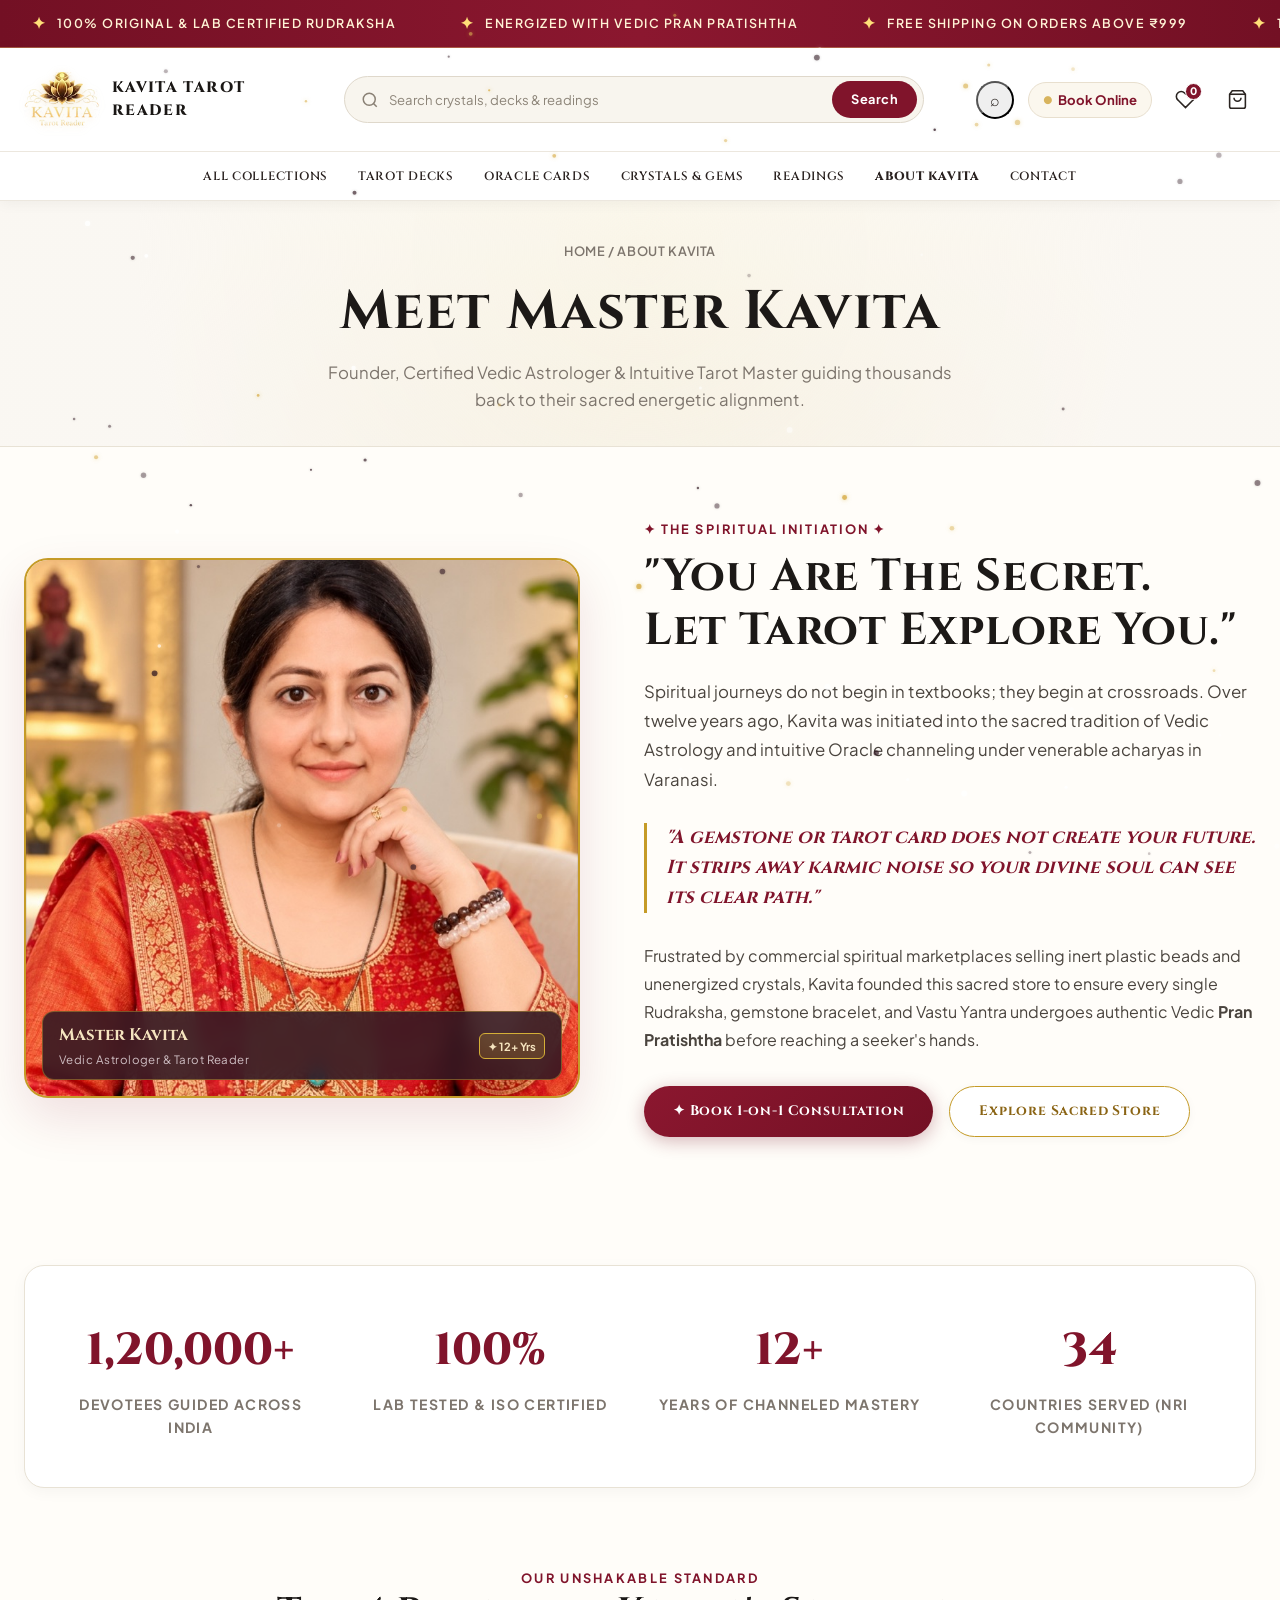
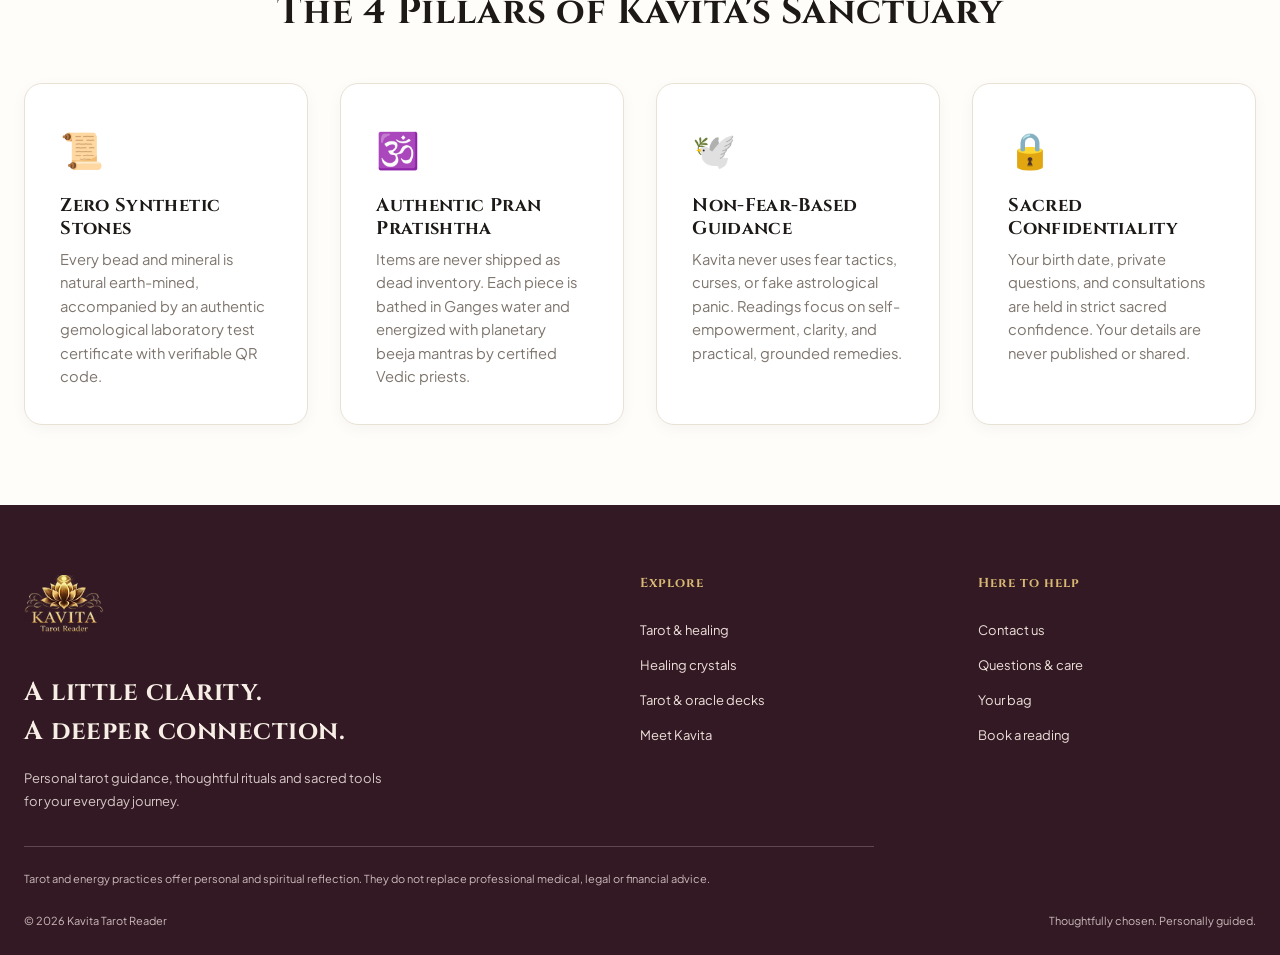
==== commit c8409815: "Performance: Reduce total assets by 70%, add lazy loading, preloading, multi-threaded server with gz" ====
--- a/about.html
+++ b/about.html
@@ -197,7 +197,7 @@
   <main class="container">
     <div class="story-hero-grid">
       <div class="story-portrait-box">
-        <img class="story-portrait-img" src="assets/kavita-founder.jpg" alt="Master Kavita — Founder & Intuitive Tarot Master">
+        <img loading="lazy" decoding="async" class="story-portrait-img" src="assets/kavita-founder.jpg" alt="Master Kavita — Founder & Intuitive Tarot Master">
         <div style="position: absolute; bottom: 16px; left: 16px; right: 16px; background: rgba(50, 25, 35, 0.88); backdrop-filter: blur(8px); padding: 10px 16px; border-radius: 12px; border: 1px solid rgba(212, 175, 55, 0.4); color: #FFFFFF; display: flex; align-items: center; justify-content: space-between;">
           <div>
             <div style="font-family: var(--font-heading, serif); font-size: 1.05rem; font-weight: 700; color: #f5e4bf;">Master Kavita</div>
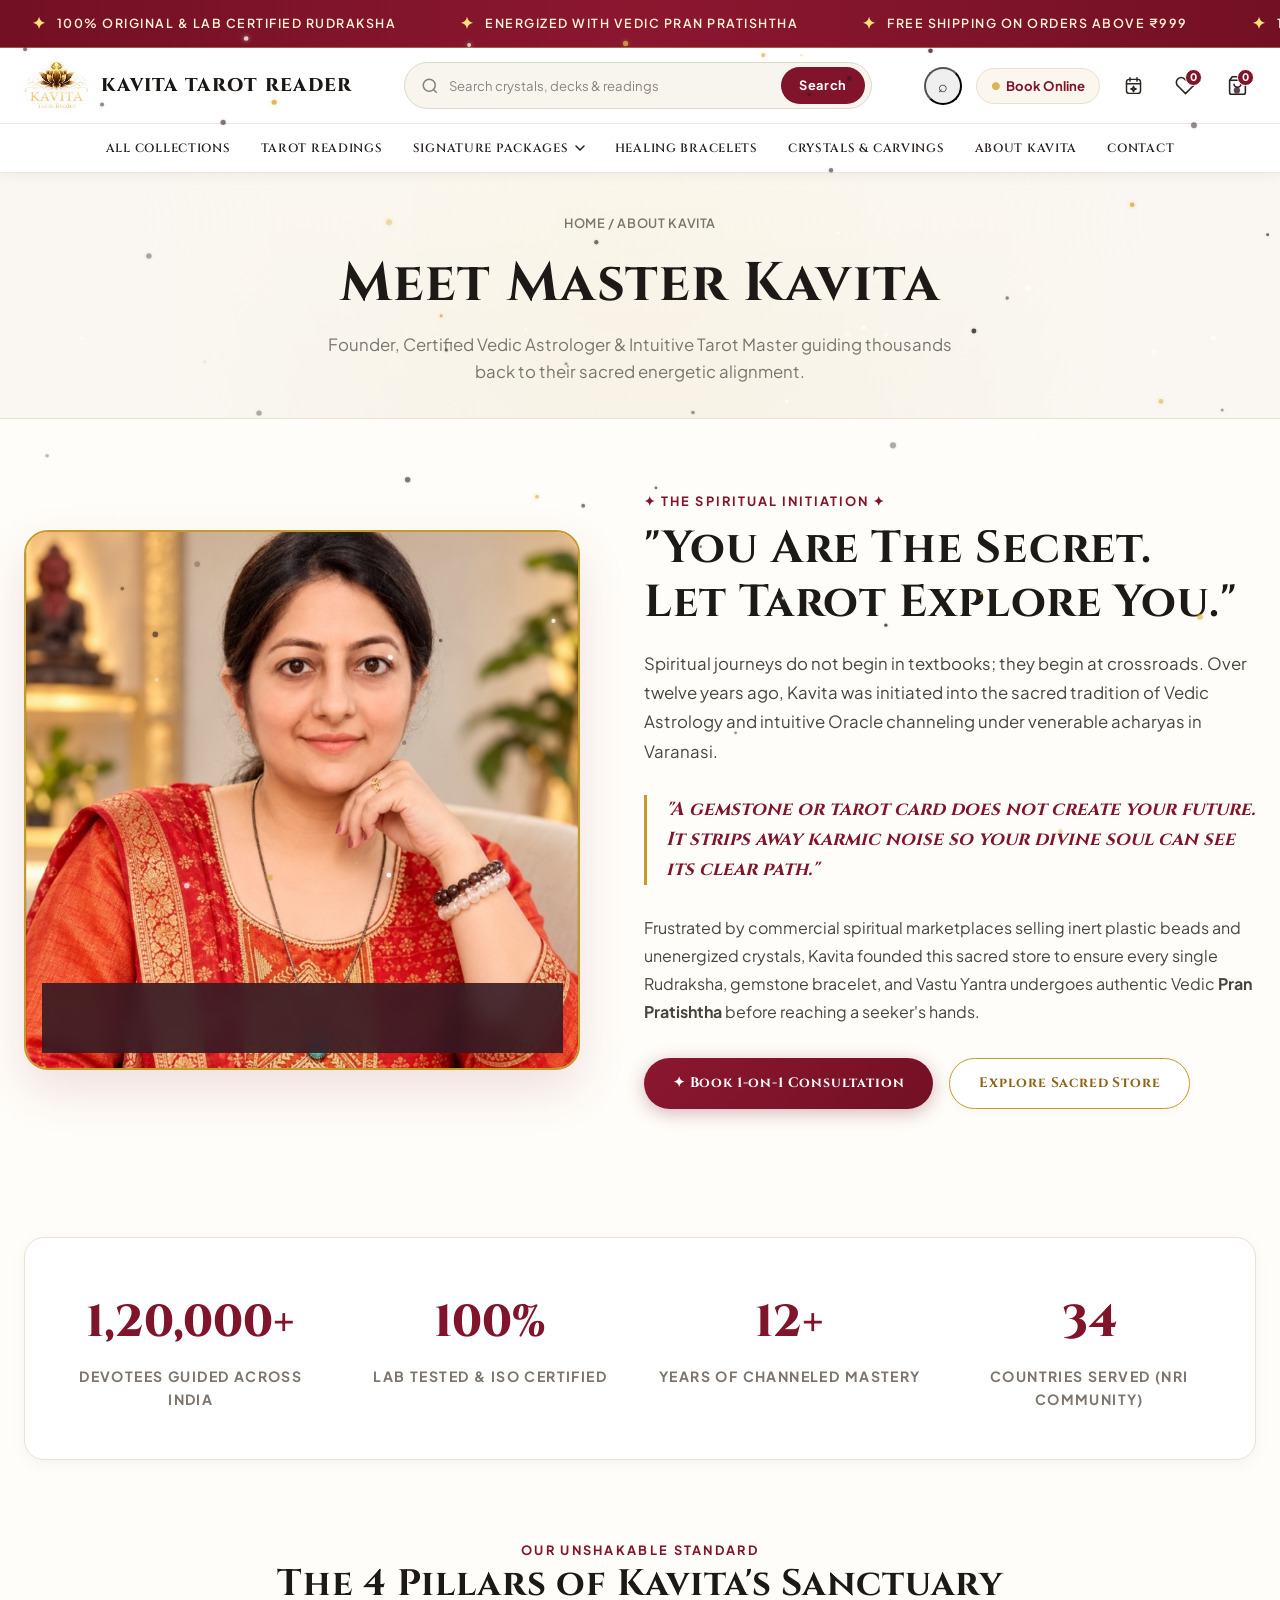
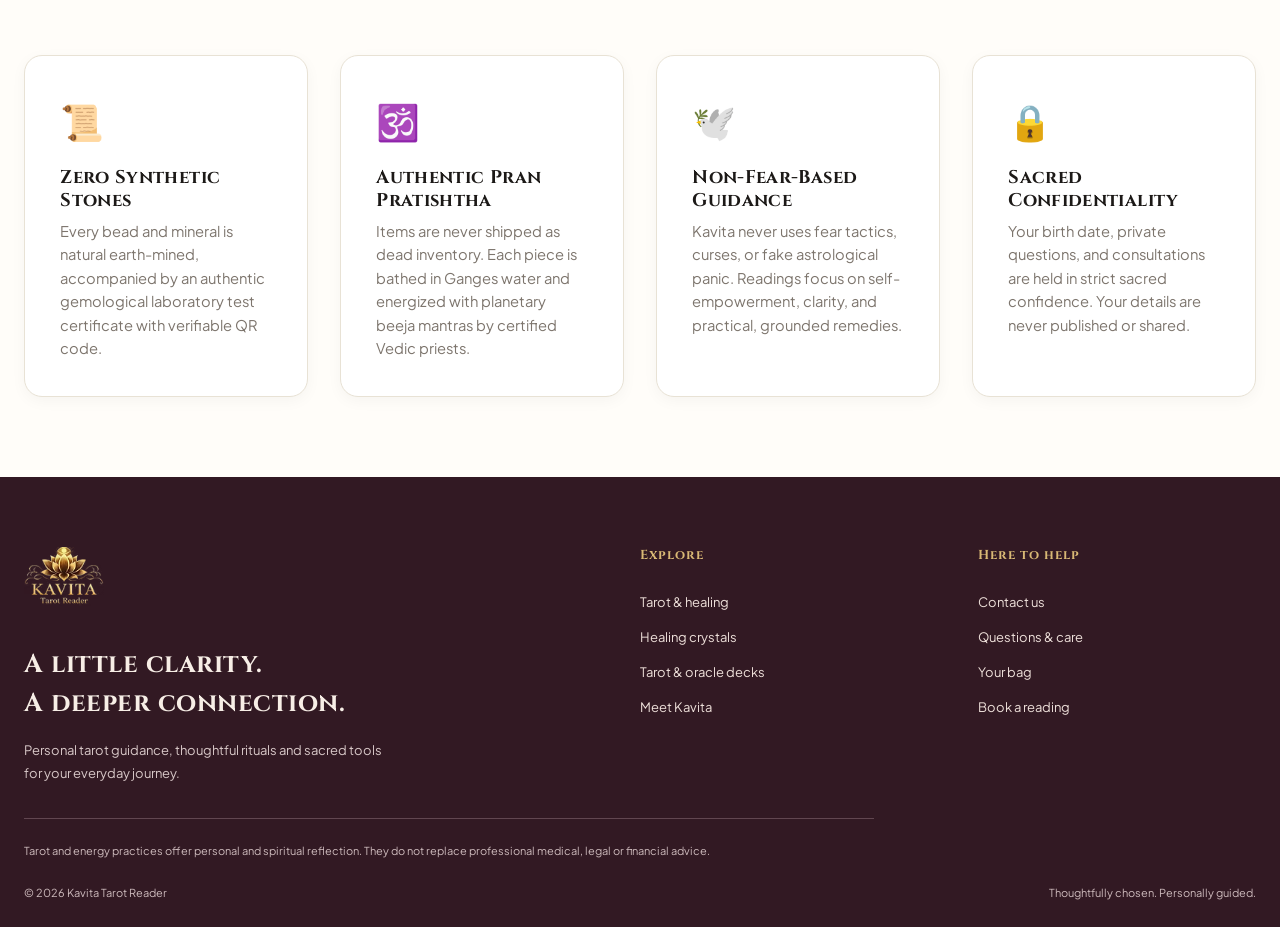
==== commit 5046437b: "feat: complete Kavita Tarot Reader storefront & Shopify Dawn parity theme - Add dedicated Signature " ====
--- a/about.html
+++ b/about.html
@@ -168,12 +168,39 @@
       <div class="container kavita-hdr__container">
         <ul class="kavita-hdr__menu">
           <li class="kavita-hdr__menu-item"><a href="collections.html" class="kavita-hdr__menu-link">All Collections</a></li>
-          <li class="kavita-hdr__menu-item"><a href="collections.html?cat=tarot" class="kavita-hdr__menu-link">Tarot Decks</a></li>
-          <li class="kavita-hdr__menu-item"><a href="collections.html?cat=oracle" class="kavita-hdr__menu-link">Oracle Cards</a></li>
-          <li class="kavita-hdr__menu-item"><a href="collections.html?cat=crystals" class="kavita-hdr__menu-link">Crystals & Gems</a></li>
-          <li class="kavita-hdr__menu-item"><a href="consultations.html" class="kavita-hdr__menu-link">Readings</a></li>
-          <li class="kavita-hdr__menu-item"><a href="about.html" class="kavita-hdr__menu-link" style="color: #80142B; font-weight: 800;">About Kavita</a></li>
-          
+          <li class="kavita-hdr__menu-item"><a href="consultations.html" class="kavita-hdr__menu-link">Tarot Readings</a></li>
+          <li class="kavita-hdr__menu-item kavita-hdr__menu-item--dropdown">
+            <a href="packages.html" class="kavita-hdr__menu-link">
+              Signature Packages
+              <svg class="kavita-hdr__caret" width="10" height="6" viewBox="0 0 10 6" fill="none"><path d="M1 1L5 5L9 1" stroke="currentColor" stroke-width="1.5" stroke-linecap="round"/></svg>
+            </a>
+            <div class="kavita-hdr__dropdown">
+              <div class="kavita-hdr__dropdown-grid" style="grid-template-columns: repeat(2, 1fr); min-width: 520px; gap: 1.5rem;">
+                <div class="kavita-hdr__dropdown-col">
+                  <span class="kavita-hdr__dropdown-title">✦ Love &amp; Relationships</span>
+                  <a href="product.html?id=31">No Contact Situation (5 Card)</a>
+                  <a href="product.html?id=32">Future Spouse &amp; Destined Connection</a>
+                  <a href="product.html?id=33">Love &amp; Marriage Pack (8 Questions)</a>
+                  <a href="product.html?id=34">No Contact Situation (4 Questions)</a>
+                  <a href="product.html?id=37">Reunion Reading: Will They Return?</a>
+                </div>
+                <div class="kavita-hdr__dropdown-col">
+                  <span class="kavita-hdr__dropdown-title">✦ Healing &amp; Career Growth</span>
+                  <a href="product.html?id=35">Heart Consultation: 1:1 Healing</a>
+                  <a href="product.html?id=36">Career Growth &amp; Financial Path</a>
+                  <a href="product.html?id=38">Deep Insight Reading (8 Questions)</a>
+                  <div style="margin-top: 0.85rem; padding-top: 0.65rem; border-top: 1px dashed #ECE7DE;">
+                    <a href="packages.html" style="color: #80142B; font-weight: 700; display: inline-flex; align-items: center; gap: 4px;">
+                      ✦ Explore All 8 Packages →
+                    </a>
+                  </div>
+                </div>
+              </div>
+            </div>
+          </li>
+          <li class="kavita-hdr__menu-item"><a href="collections.html?cat=bracelets" class="kavita-hdr__menu-link">Healing Bracelets</a></li>
+          <li class="kavita-hdr__menu-item"><a href="collections.html?cat=crystals" class="kavita-hdr__menu-link">Crystals &amp; Carvings</a></li>
+          <li class="kavita-hdr__menu-item"><a href="about.html" class="kavita-hdr__menu-link">About Kavita</a></li>
           <li class="kavita-hdr__menu-item"><a href="contact.html" class="kavita-hdr__menu-link">Contact</a></li>
         </ul>
       </div>
@@ -327,7 +354,7 @@
       </div>
       <div style="display: flex; flex-direction: column; gap: 0.6rem;">
         <button class="btn btn-maroon" style="width: 100%; padding: 0.85rem;" onclick="checkoutCart()">
-          ✦ Proceed to Secure Checkout (COD Avail.)
+          ✦ Proceed to Secure Checkout
         </button>
         <button type="button" class="btn btn-whatsapp" style="width: 100%; padding: 0.75rem; background: #25d366; color: #ffffff; border: none; font-weight: 700; border-radius: 8px; display: flex; align-items: center; justify-content: center; gap: 6px; cursor: pointer;" onclick="whatsappCheckout()">
           <span>💬</span> Quick Order via WhatsApp
@@ -379,6 +406,7 @@
   <script src="assets/store-data.js"></script>
   <script src="assets/storefront-cart.js"></script>
   <script src="assets/storefront-ui.js"></script>
+  <script src="assets/sales-popup.js" defer></script>
 </body>
 </html>
 
--- a/assets/storefront-refinements.css
+++ b/assets/storefront-refinements.css
@@ -9,14 +9,42 @@
 .section-title { line-height:1.35 !important; overflow-wrap:anywhere; }
 .section-sub { max-width:650px; margin-inline:auto; }
 .kavita-hdr__container { min-width:0; gap:20px; }
+.kavita-hdr__brand { min-width:max-content !important; flex-shrink:0 !important; }
+.kavita-hdr__logo-link { display:inline-flex !important; align-items:center !important; gap:10px !important; text-decoration:none !important; white-space:nowrap !important; }
 .kavita-hdr__logo-img { width:76px !important; height:76px !important; flex-shrink:0; }
-.kavita-hdr__brand-name { font-size:15px; white-space:normal; max-width:180px; line-height:1.5; }
+.kavita-hdr__brand-name { font-family:'Cinzel',serif !important; font-size:1.15rem !important; font-weight:800 !important; letter-spacing:0.07em !important; color:#1A1715 !important; white-space:nowrap !important; max-width:none !important; width:auto !important; display:inline-block; line-height:1 !important; overflow:visible !important; }
 .kavita-hdr__search-wrap { min-width:0; }
 .kavita-hdr__actions { gap:14px; flex-shrink:0; }
 .kavita-hdr__nav-bar { display:block !important; overflow:visible; }
 .kavita-hdr__menu { justify-content:center; flex-wrap:wrap; gap:0 22px; }
-.kavita-hdr__menu-link { color:#29211f !important; font-size:12px; line-height:1.5; white-space:nowrap; }
+.kavita-hdr__menu-item { position:relative; }
+.kavita-hdr__menu-link { color:#29211f !important; font-size:12px; line-height:1.5; white-space:nowrap; display:inline-flex; align-items:center; gap:4px; }
 .kavita-hdr__menu-link:hover { color:#80142b !important; }
+.kavita-hdr__caret { transition:transform 0.2s ease; margin-left:2px; }
+.kavita-hdr__menu-item:hover .kavita-hdr__caret { transform:rotate(180deg); }
+.kavita-hdr__menu-item--dropdown .kavita-hdr__dropdown {
+  position:absolute; top:100%; left:0; background:#FFFFFF; border:1px solid #E6E0D5;
+  border-radius:12px; box-shadow:0 14px 40px rgba(0,0,0,0.12); padding:1.25rem 1.5rem;
+  min-width:540px; opacity:0; visibility:hidden; transform:translateY(8px);
+  transition:all 0.25s cubic-bezier(0.16, 1, 0.3, 1); z-index:700; pointer-events:none;
+}
+.kavita-hdr__menu-item--dropdown .kavita-hdr__dropdown::before {
+  content:''; position:absolute; top:-12px; left:0; right:0; height:12px;
+}
+.kavita-hdr__menu-item--dropdown:hover .kavita-hdr__dropdown {
+  opacity:1 !important; visibility:visible !important; transform:translateY(0) !important; pointer-events:auto !important;
+}
+.kavita-hdr__dropdown-col a {
+  display:block !important; font-family:'Plus Jakarta Sans',sans-serif !important;
+  font-size:0.82rem !important; color:#3C3335 !important; text-decoration:none !important;
+  padding:0.4rem 0.55rem !important; border-radius:6px; transition:all 0.15s ease;
+}
+.kavita-hdr__dropdown-col a:hover {
+  background:#FFF8EE !important; color:#80142B !important; transform:translateX(3px);
+}
+@media(max-width:767px) {
+  .kavita-hdr__menu-item--dropdown .kavita-hdr__dropdown { display:none !important; }
+}
 .categories-circle-row { display:flex !important; flex-wrap:nowrap !important; justify-content:safe center !important; gap:24px !important; overflow-x:auto !important; scroll-snap-type:x mandatory; padding:12px 4px 18px !important; }
 .cat-circle-card { flex:0 0 140px !important; min-width:0 !important; max-width:none !important; scroll-snap-align:start; }
 .cat-circle-avatar-wrap { width:100px !important; height:100px !important; }
@@ -128,12 +156,58 @@
 .product-card-actions .btn { white-space:normal !important; overflow:visible !important; text-overflow:clip !important; box-shadow:none !important; }
 .page-hero { padding:40px 16px 32px; }
 @media(max-width:767px) {
- .store-menu-toggle { display:inline-grid; place-items:center; width:36px; height:36px; border:1px solid #e3d8cb; border-radius:50%; background:#fffaf3; color:#29211f; cursor:pointer; }
+ .store-menu-toggle { display:none !important; place-items:center; width:36px; height:36px; border:1px solid #e3d8cb; border-radius:50%; background:#fffaf3; color:#29211f; cursor:pointer; }
  .kavita-hdr__actions { gap:8px; }
- .kavita-hdr__nav-bar { display:none !important; }
- .kavita-hdr__nav-bar.menu-is-open { display:block !important; }
- .kavita-hdr__menu { display:grid !important; grid-template-columns:1fr 1fr; gap:0 12px; padding-block:8px; }
- .kavita-hdr__menu-link { white-space:normal; font-size:11px; }
+ .kavita-hdr__nav-bar {
+   display: block !important;
+   overflow-x: auto !important;
+   white-space: nowrap !important;
+   -webkit-overflow-scrolling: touch !important;
+   scrollbar-width: none !important;
+   background: #FAF7F2 !important;
+   border-bottom: 1px solid #E8E2D5 !important;
+   padding: 8px 0 !important;
+ }
+ .kavita-hdr__nav-bar::-webkit-scrollbar {
+   display: none !important;
+ }
+ .kavita-hdr__nav-bar .container {
+   padding-inline: 12px !important;
+ }
+ .kavita-hdr__menu {
+   display: flex !important;
+   flex-wrap: nowrap !important;
+   align-items: center !important;
+   gap: 8px !important;
+   padding: 0 4px !important;
+   margin: 0 !important;
+   list-style: none !important;
+ }
+ .kavita-hdr__menu-item {
+   flex: 0 0 auto !important;
+ }
+ .kavita-hdr__menu-link {
+   display: inline-flex !important;
+   align-items: center !important;
+   padding: 6px 14px !important;
+   background: #FFFFFF !important;
+   border: 1px solid #DFC9A4 !important;
+   border-radius: 20px !important;
+   font-family: var(--font-body, 'Plus Jakarta Sans', sans-serif) !important;
+   font-size: 0.78rem !important;
+   font-weight: 600 !important;
+   color: #1C1917 !important;
+   text-decoration: none !important;
+   white-space: nowrap !important;
+   box-shadow: 0 2px 5px rgba(0,0,0,0.04) !important;
+   transition: all 0.2s ease !important;
+ }
+ .kavita-hdr__menu-link:active,
+ .kavita-hdr__menu-link:hover {
+   background: #80142B !important;
+   color: #FFFFFF !important;
+   border-color: #80142B !important;
+ }
  .page-hero { padding:28px 0 20px; }
  .page-hero-title { font-size:28px !important; line-height:1.35; }
  .page-hero-sub { font-size:14px; line-height:1.7; }
@@ -544,3 +618,1102 @@
   color: #2d1820 !important;
   margin-bottom: 12px !important;
 }
+
+/* =========================================================
+   CLEAN LUXURY BRAND LOGO — CRISP & ELEGANT (NO BLUR/GLOW)
+========================================================= */
+.kavita-hdr__logo-link {
+  display: flex !important;
+  align-items: center !important;
+  gap: 12px !important;
+  text-decoration: none !important;
+}
+
+.kavita-hdr__logo-img {
+  height: 48px !important;
+  width: auto !important;
+  max-width: 130px !important;
+  flex-shrink: 0 !important;
+  object-fit: contain !important;
+  filter: drop-shadow(0 2px 4px rgba(0, 0, 0, 0.08)) !important;
+  transition: transform 0.25s ease, opacity 0.25s ease !important;
+  animation: none !important;
+}
+
+.kavita-hdr__logo-link:hover .kavita-hdr__logo-img {
+  transform: scale(1.03) !important;
+  opacity: 0.95 !important;
+  filter: drop-shadow(0 3px 6px rgba(197, 155, 39, 0.35)) !important;
+}
+
+.kavita-hdr__brand-name {
+  font-family: 'Cinzel', serif !important;
+  font-size: 1.15rem !important;
+  font-weight: 800 !important;
+  letter-spacing: 0.07em !important;
+  color: #1A1715 !important;
+  line-height: 1 !important;
+  white-space: nowrap !important;
+  max-width: none !important;
+  width: auto !important;
+  display: inline-block;
+  overflow: visible !important;
+}
+
+.kavita-hdr__logo-link:hover .kavita-hdr__brand-name {
+  color: #80142B !important;
+}
+
+@media (max-width: 767px) {
+  .kavita-hdr__logo-img {
+    height: 40px !important;
+    width: auto !important;
+  }
+}
+
+/* Ensure menu toggle button is completely hidden/removed */
+.store-menu-toggle {
+  display: none !important;
+}
+
+/* =========================================================
+   SEARCH BAR ENHANCEMENT & PREDICTIVE DROPDOWN
+========================================================= */
+.kavita-hdr__search-wrap {
+  position: relative !important;
+  z-index: 2000 !important;
+}
+
+.kavita-hdr__search-form {
+  position: relative !important;
+  transition: box-shadow 0.25s ease, border-color 0.25s ease !important;
+}
+
+.kavita-hdr__search-form:focus-within {
+  border-color: #D4AF37 !important;
+  box-shadow: 0 0 0 3px rgba(212, 175, 55, 0.25), 0 4px 15px rgba(0,0,0,0.06) !important;
+}
+
+.kavita-search-dropdown {
+  position: absolute !important;
+  top: calc(100% + 8px) !important;
+  left: 0 !important;
+  right: 0 !important;
+  background: #FFFFFF !important;
+  border: 1px solid #D4AF37 !important;
+  border-radius: 14px !important;
+  box-shadow: 0 14px 35px rgba(28, 25, 23, 0.16), 0 4px 12px rgba(212, 175, 55, 0.2) !important;
+  max-height: 440px !important;
+  overflow-y: auto !important;
+  z-index: 10000 !important;
+  padding: 8px 0 !important;
+  display: none;
+  animation: searchDropdownFadeIn 0.2s cubic-bezier(0.16, 1, 0.3, 1);
+}
+
+@keyframes searchDropdownFadeIn {
+  from {
+    opacity: 0;
+    transform: translateY(-6px);
+  }
+  to {
+    opacity: 1;
+    transform: translateY(0);
+  }
+}
+
+.kavita-search-dropdown.active {
+  display: block !important;
+}
+
+.kavita-search-dropdown__header {
+  padding: 8px 16px 6px !important;
+  font-size: 0.72rem !important;
+  font-weight: 700 !important;
+  text-transform: uppercase !important;
+  letter-spacing: 0.12em !important;
+  color: #80142B !important;
+  border-bottom: 1px solid #F3EFEA !important;
+  display: flex !important;
+  align-items: center !important;
+  justify-content: space-between !important;
+}
+
+.kavita-search-dropdown__item {
+  display: flex !important;
+  align-items: center !important;
+  gap: 12px !important;
+  padding: 10px 16px !important;
+  text-decoration: none !important;
+  color: #1C1917 !important;
+  border-bottom: 1px solid #FAF7F2 !important;
+  transition: background 0.15s ease, transform 0.15s ease !important;
+  cursor: pointer !important;
+}
+
+.kavita-search-dropdown__item:hover,
+.kavita-search-dropdown__item.highlighted {
+  background: #FAF6EF !important;
+  transform: translateX(3px) !important;
+}
+
+.kavita-search-dropdown__thumb {
+  width: 44px !important;
+  height: 44px !important;
+  border-radius: 8px !important;
+  object-fit: cover !important;
+  border: 1px solid #E8E2D5 !important;
+  background: #FAF7F2 !important;
+  flex-shrink: 0 !important;
+}
+
+.kavita-search-dropdown__info {
+  flex: 1 !important;
+  min-width: 0 !important;
+}
+
+.kavita-search-dropdown__title {
+  font-family: var(--font-heading, 'Cinzel', serif) !important;
+  font-size: 0.88rem !important;
+  font-weight: 700 !important;
+  color: #1C1917 !important;
+  white-space: nowrap !important;
+  overflow: hidden !important;
+  text-overflow: ellipsis !important;
+  line-height: 1.3 !important;
+}
+
+.kavita-search-dropdown__meta {
+  display: flex !important;
+  align-items: center !important;
+  gap: 8px !important;
+  margin-top: 3px !important;
+  font-size: 0.78rem !important;
+}
+
+.kavita-search-dropdown__badge {
+  background: rgba(128, 20, 43, 0.08) !important;
+  color: #80142B !important;
+  padding: 1px 6px !important;
+  border-radius: 4px !important;
+  font-size: 0.68rem !important;
+  font-weight: 600 !important;
+  text-transform: uppercase !important;
+  letter-spacing: 0.05em !important;
+}
+
+.kavita-search-dropdown__price {
+  font-weight: 700 !important;
+  color: #80142B !important;
+}
+
+.kavita-search-dropdown__compare-price {
+  color: #8C827A !important;
+  text-decoration: line-through !important;
+  font-size: 0.72rem !important;
+}
+
+.kavita-search-dropdown__quick-tag {
+  display: inline-flex !important;
+  align-items: center !important;
+  gap: 4px !important;
+  padding: 6px 12px !important;
+  margin: 4px 4px !important;
+  background: #FAF7F2 !important;
+  border: 1px solid #E8E2D5 !important;
+  border-radius: 20px !important;
+  font-size: 0.78rem !important;
+  color: #4A443E !important;
+  text-decoration: none !important;
+  transition: all 0.2s ease !important;
+  cursor: pointer !important;
+}
+
+.kavita-search-dropdown__quick-tag:hover {
+  background: #80142B !important;
+  color: #FFFFFF !important;
+  border-color: #80142B !important;
+}
+
+.kavita-search-dropdown__footer {
+  padding: 10px 16px !important;
+  background: #FAF7F2 !important;
+  text-align: center !important;
+  font-size: 0.82rem !important;
+  font-weight: 600 !important;
+  color: #80142B !important;
+  border-top: 1px solid #E8E2D5 !important;
+  cursor: pointer !important;
+  transition: background 0.15s ease !important;
+}
+
+.kavita-search-dropdown__footer:hover {
+  background: #F4ECE0 !important;
+}
+
+.kavita-search-dropdown__empty {
+  padding: 20px 16px !important;
+  text-align: center !important;
+  color: #7D756D !important;
+  font-size: 0.86rem !important;
+}
+
+/* =========================================================
+   LUXURY MOBILE HAMBURGER BUTTON & SLIDE-OUT DRAWER
+========================================================= */
+.store-menu-toggle {
+  display: none;
+}
+
+@media (max-width: 991px) {
+  .store-menu-toggle {
+    display: inline-flex !important;
+    align-items: center !important;
+    justify-content: center !important;
+    width: 38px !important;
+    height: 38px !important;
+    border: 1px solid #DFC9A4 !important;
+    border-radius: 50% !important;
+    background: #FAF7F2 !important;
+    color: #80142B !important;
+    font-size: 1.15rem !important;
+    cursor: pointer !important;
+    box-shadow: 0 2px 6px rgba(0,0,0,0.04) !important;
+    transition: all 0.2s ease !important;
+  }
+  .store-menu-toggle:hover {
+    background: #80142B !important;
+    color: #FFFFFF !important;
+    border-color: #80142B !important;
+  }
+}
+
+.kavita-mobile-drawer {
+  position: fixed !important;
+  inset: 0 !important;
+  z-index: 100050 !important;
+  visibility: hidden !important;
+  pointer-events: none !important;
+  transition: visibility 0.3s ease !important;
+}
+
+.kavita-mobile-drawer.active {
+  visibility: visible !important;
+  pointer-events: auto !important;
+}
+
+.kavita-mobile-drawer__overlay {
+  position: absolute !important;
+  inset: 0 !important;
+  background: rgba(14, 11, 18, 0.65) !important;
+  backdrop-filter: blur(4px) !important;
+  -webkit-backdrop-filter: blur(4px) !important;
+  opacity: 0 !important;
+  transition: opacity 0.3s ease !important;
+}
+
+.kavita-mobile-drawer.active .kavita-mobile-drawer__overlay {
+  opacity: 1 !important;
+}
+
+.kavita-mobile-drawer__panel {
+  position: absolute !important;
+  top: 0 !important;
+  bottom: 0 !important;
+  left: 0 !important;
+  width: min(85vw, 360px) !important;
+  background: #FFFFFF !important;
+  box-shadow: 5px 0 25px rgba(0, 0, 0, 0.25) !important;
+  display: flex !important;
+  flex-direction: column !important;
+  transform: translateX(-100%) !important;
+  transition: transform 0.3s cubic-bezier(0.16, 1, 0.3, 1) !important;
+  overflow-y: auto !important;
+}
+
+.kavita-mobile-drawer.active .kavita-mobile-drawer__panel {
+  transform: translateX(0) !important;
+}
+
+.kavita-mobile-drawer__header {
+  display: flex !important;
+  align-items: center !important;
+  justify-content: space-between !important;
+  padding: 18px 20px !important;
+  background: #FAF7F2 !important;
+  border-bottom: 1px solid #E8E2D5 !important;
+}
+
+.kavita-mobile-drawer__brand {
+  display: flex !important;
+  align-items: center !important;
+  gap: 10px !important;
+}
+
+.kavita-mobile-drawer__close {
+  width: 34px !important;
+  height: 34px !important;
+  border: 1px solid #DFC9A4 !important;
+  border-radius: 50% !important;
+  background: #FFFFFF !important;
+  color: #80142B !important;
+  font-size: 1.1rem !important;
+  display: flex !important;
+  align-items: center !important;
+  justify-content: center !important;
+  cursor: pointer !important;
+  transition: all 0.2s ease !important;
+}
+
+.kavita-mobile-drawer__close:hover {
+  background: #80142B !important;
+  color: #FFFFFF !important;
+}
+
+.kavita-mobile-drawer__nav {
+  list-style: none !important;
+  margin: 0 !important;
+  padding: 12px 0 !important;
+}
+
+.kavita-mobile-drawer__link {
+  display: flex !important;
+  align-items: center !important;
+  gap: 14px !important;
+  padding: 13px 22px !important;
+  font-family: var(--font-heading, 'Cinzel', serif) !important;
+  font-size: 0.95rem !important;
+  font-weight: 700 !important;
+  color: #1C1917 !important;
+  text-decoration: none !important;
+  border-bottom: 1px solid #FAF7F2 !important;
+  transition: background 0.15s ease, color 0.15s ease !important;
+}
+
+.kavita-mobile-drawer__link:hover {
+  background: #FAF6EF !important;
+  color: #80142B !important;
+}
+
+.k-drawer-icon {
+  font-size: 1.15rem !important;
+}
+
+.kavita-mobile-drawer__footer {
+  margin-top: auto !important;
+  padding: 20px !important;
+  background: #FAF7F2 !important;
+  border-top: 1px solid #E8E2D5 !important;
+}
+
+.kavita-mobile-drawer__wa-btn {
+  display: flex !important;
+  align-items: center !important;
+  justify-content: center !important;
+  gap: 8px !important;
+  width: 100% !important;
+  padding: 12px !important;
+  background: #1B7A43 !important;
+  color: #FFFFFF !important;
+  border-radius: 10px !important;
+  text-decoration: none !important;
+  font-weight: 700 !important;
+  font-size: 0.88rem !important;
+  box-shadow: 0 4px 12px rgba(27, 122, 67, 0.25) !important;
+  transition: background 0.2s ease !important;
+}
+
+.kavita-mobile-drawer__wa-btn:hover {
+  background: #145E33 !important;
+}
+
+/* ==========================================================================
+   LUXURY SHOP BY ZODIAC SIGN SECTION (MOBILE-FIRST RESPONSIVE ARCHITECTURE)
+   ========================================================================== */
+.zodiac-showcase-section {
+  background: #FAF7F2 !important;
+  border-top: 1px solid #E8E2D5;
+  border-bottom: 1px solid #E8E2D5;
+  padding: 3.5rem 0 !important;
+  position: relative;
+}
+
+.zodiac-showcase-card {
+  display: flex !important;
+  flex-direction: column !important;
+  background: #FFFDF9 !important;
+  border: 1.5px solid #D4AF37 !important;
+  border-radius: 16px !important;
+  overflow: hidden !important;
+  box-shadow: 0 12px 35px rgba(128, 20, 43, 0.08) !important;
+}
+
+.zodiac-showcase-media {
+  position: relative !important;
+  width: 100% !important;
+  min-height: 250px !important;
+  max-height: 320px !important;
+  background: #1A0D11 !important;
+  overflow: hidden !important;
+}
+
+.zodiac-showcase-img {
+  width: 100% !important;
+  height: 100% !important;
+  object-fit: cover !important;
+  display: block !important;
+  transition: transform 0.6s ease !important;
+}
+
+.zodiac-showcase-card:hover .zodiac-showcase-img {
+  transform: scale(1.03) !important;
+}
+
+.zodiac-media-badge {
+  position: absolute !important;
+  bottom: 0.85rem !important;
+  left: 0.85rem !important;
+  right: 0.85rem !important;
+  background: rgba(26, 13, 17, 0.9) !important;
+  backdrop-filter: blur(8px) !important;
+  -webkit-backdrop-filter: blur(8px) !important;
+  padding: 0.7rem 1rem !important;
+  border-radius: 10px !important;
+  border: 1px solid rgba(212, 175, 55, 0.45) !important;
+  text-align: center !important;
+}
+
+.zodiac-media-badge-title {
+  font-family: 'Cinzel', serif !important;
+  font-size: 0.95rem !important;
+  color: #E5C378 !important;
+  letter-spacing: 0.08em !important;
+  text-transform: uppercase !important;
+  margin-bottom: 0.15rem !important;
+}
+
+.zodiac-media-badge-sub {
+  font-size: 0.74rem !important;
+  color: #E0D3C1 !important;
+  letter-spacing: 0.04em !important;
+}
+
+.zodiac-showcase-content {
+  padding: 2rem 1.4rem !important;
+  display: flex !important;
+  flex-direction: column !important;
+  justify-content: center !important;
+  text-align: center !important;
+}
+
+.zodiac-kicker {
+  font-size: 0.75rem !important;
+  text-transform: uppercase !important;
+  letter-spacing: 0.16em !important;
+  color: #80142B !important;
+  font-weight: 700 !important;
+  margin-bottom: 0.5rem !important;
+}
+
+.zodiac-title {
+  font-family: 'Cinzel', serif !important;
+  font-size: 1.65rem !important;
+  color: #2D1820 !important;
+  line-height: 1.25 !important;
+  margin: 0 0 0.8rem !important;
+}
+
+.zodiac-desc {
+  color: #5A4840 !important;
+  font-size: 0.92rem !important;
+  line-height: 1.6 !important;
+  margin-bottom: 1.4rem !important;
+}
+
+.zodiac-chips-wrap {
+  display: grid !important;
+  grid-template-columns: repeat(3, 1fr) !important;
+  gap: 0.45rem !important;
+  margin-bottom: 1.5rem !important;
+}
+
+.zodiac-chip {
+  background: #FAF6EF !important;
+  border: 1px solid #D8CBB8 !important;
+  color: #4A3B32 !important;
+  padding: 0.42rem 0.6rem !important;
+  border-radius: 8px !important;
+  font-size: 0.78rem !important;
+  font-weight: 600 !important;
+  text-decoration: none !important;
+  transition: all 0.2s ease !important;
+  display: flex !important;
+  align-items: center !important;
+  justify-content: center !important;
+  gap: 0.3rem !important;
+  text-align: center !important;
+}
+
+.zodiac-chip:hover {
+  background: #80142B !important;
+  color: #FFFFFF !important;
+  border-color: #80142B !important;
+  transform: translateY(-1px) !important;
+}
+
+.zodiac-btn-row {
+  margin-top: 0.2rem !important;
+}
+
+.zodiac-btn-row .btn {
+  width: 100% !important;
+  justify-content: center !important;
+  padding: 0.85rem 1.8rem !important;
+}
+
+/* Desktop Expansion (min-width: 900px) */
+@media (min-width: 900px) {
+  .zodiac-showcase-section {
+    padding: 4.5rem 0 !important;
+  }
+  .zodiac-showcase-card {
+    display: grid !important;
+    grid-template-columns: 1.15fr 1fr !important;
+    flex-direction: row !important;
+    border-radius: 18px !important;
+  }
+  .zodiac-showcase-media {
+    min-height: 440px !important;
+    max-height: none !important;
+  }
+  .zodiac-media-badge {
+    bottom: 1.25rem !important;
+    left: 1.25rem !important;
+    right: 1.25rem !important;
+    padding: 0.9rem 1.2rem !important;
+    border-radius: 12px !important;
+    text-align: left !important;
+  }
+  .zodiac-media-badge-title {
+    font-size: 1.1rem !important;
+  }
+  .zodiac-media-badge-sub {
+    font-size: 0.8rem !important;
+  }
+  .zodiac-showcase-content {
+    padding: 3rem 2.8rem !important;
+    text-align: left !important;
+  }
+  .zodiac-title {
+    font-size: 2.15rem !important;
+  }
+  .zodiac-desc {
+    font-size: 0.98rem !important;
+    line-height: 1.7 !important;
+    margin-bottom: 1.6rem !important;
+  }
+  .zodiac-chips-wrap {
+    display: flex !important;
+    flex-wrap: wrap !important;
+    gap: 0.5rem !important;
+    margin-bottom: 1.8rem !important;
+  }
+  .zodiac-chip {
+    padding: 0.42rem 0.85rem !important;
+    border-radius: 50px !important;
+    font-size: 0.82rem !important;
+    display: inline-flex !important;
+    width: auto !important;
+  }
+  .zodiac-btn-row .btn {
+    width: auto !important;
+    display: inline-flex !important;
+    padding: 0.95rem 2.4rem !important;
+  }
+}
+
+/* ==========================================================================
+   SACRED SANCTUARY NEWSLETTER POP-UP (10% OFF FIRST ORDER)
+   Non-permanent: Appears once; dismissed permanently via localStorage
+   ========================================================================== */
+.kavita-welcome-overlay {
+  position: fixed;
+  top: 0;
+  left: 0;
+  right: 0;
+  bottom: 0;
+  background: rgba(18, 12, 14, 0.78);
+  backdrop-filter: blur(6px);
+  -webkit-backdrop-filter: blur(6px);
+  z-index: 999999;
+  display: flex;
+  align-items: center;
+  justify-content: center;
+  padding: 1.25rem;
+  opacity: 0;
+  visibility: hidden;
+  transition: opacity 0.35s ease, visibility 0.35s ease;
+}
+
+.kavita-welcome-overlay.active {
+  opacity: 1;
+  visibility: visible;
+}
+
+.kavita-welcome-modal {
+  position: relative;
+  background: #FFFDF9;
+  border: 1.5px solid #D4AF37;
+  border-radius: 20px;
+  max-width: 480px;
+  width: 100%;
+  padding: 2.4rem 2rem 2rem;
+  text-align: center;
+  box-shadow: 0 24px 60px rgba(0, 0, 0, 0.4), 0 0 30px rgba(212, 175, 55, 0.2);
+  transform: scale(0.92);
+  transition: transform 0.35s cubic-bezier(0.16, 1, 0.3, 1);
+  overflow: hidden;
+}
+
+.kavita-welcome-overlay.active .kavita-welcome-modal {
+  transform: scale(1);
+}
+
+.kavita-welcome-close {
+  position: absolute;
+  top: 14px;
+  right: 16px;
+  width: 32px;
+  height: 32px;
+  border-radius: 50%;
+  background: #FAF3E0;
+  border: 1px solid rgba(212, 175, 55, 0.4);
+  color: #80142B;
+  font-size: 16px;
+  font-weight: 700;
+  cursor: pointer;
+  display: flex;
+  align-items: center;
+  justify-content: center;
+  transition: all 0.2s ease;
+  z-index: 2;
+}
+
+.kavita-welcome-close:hover {
+  background: #80142B;
+  color: #FFFFFF;
+}
+
+.kavita-welcome-icon {
+  font-size: 2.2rem;
+  margin-bottom: 0.5rem;
+  display: inline-block;
+  animation: floatLotus 3s ease-in-out infinite;
+}
+
+@keyframes floatLotus {
+  0%, 100% { transform: translateY(0); }
+  50% { transform: translateY(-4px); }
+}
+
+.kavita-welcome-badge {
+  display: inline-block;
+  background: #80142B;
+  color: #FFFFFF;
+  font-size: 0.72rem;
+  font-weight: 700;
+  letter-spacing: 0.12em;
+  text-transform: uppercase;
+  padding: 0.3rem 0.9rem;
+  border-radius: 50px;
+  margin-bottom: 0.8rem;
+}
+
+.kavita-welcome-title {
+  font-family: 'Cinzel', serif;
+  font-size: 1.65rem;
+  color: #80142B;
+  margin: 0 0 0.6rem;
+  font-weight: 700;
+  line-height: 1.25;
+}
+
+.kavita-welcome-desc {
+  font-size: 0.9rem;
+  color: #4A3B32;
+  line-height: 1.55;
+  margin: 0 0 1.25rem;
+}
+
+/* Newsletter Input & Submit */
+.kavita-newsletter-form {
+  margin: 0 0 1.25rem;
+}
+
+.kavita-newsletter-input-group {
+  display: flex;
+  flex-direction: column;
+  gap: 0.7rem;
+}
+
+.kavita-newsletter-input {
+  width: 100%;
+  padding: 0.85rem 1.1rem;
+  border-radius: 10px;
+  border: 1.5px solid rgba(212, 175, 55, 0.45);
+  background: #FFFFFF;
+  color: #1C1917;
+  font-family: 'Plus Jakarta Sans', sans-serif;
+  font-size: 0.92rem;
+  outline: none;
+  box-shadow: inset 0 2px 4px rgba(0, 0, 0, 0.04);
+  transition: all 0.25s ease;
+  box-sizing: border-box;
+}
+
+.kavita-newsletter-input:focus {
+  border-color: #80142B;
+  box-shadow: 0 0 0 3px rgba(128, 20, 43, 0.12);
+}
+
+.kavita-newsletter-btn {
+  width: 100%;
+  padding: 0.88rem 1.2rem;
+  background: #80142B;
+  color: #FFFFFF;
+  border: 1px solid #D4AF37;
+  border-radius: 10px;
+  font-family: 'Cinzel', serif;
+  font-size: 0.92rem;
+  font-weight: 700;
+  letter-spacing: 0.06em;
+  text-transform: uppercase;
+  cursor: pointer;
+  box-shadow: 0 6px 18px rgba(128, 20, 43, 0.3);
+  transition: all 0.25s ease;
+}
+
+.kavita-newsletter-btn:hover {
+  background: #5B0D1E;
+  transform: translateY(-1px);
+  box-shadow: 0 8px 22px rgba(128, 20, 43, 0.4);
+}
+
+.kavita-newsletter-success {
+  background: #F1F8F1;
+  border: 1.5px solid #2E7D32;
+  border-radius: 12px;
+  padding: 1.2rem 1rem;
+  margin-bottom: 1.25rem;
+  text-align: center;
+}
+
+.kavita-newsletter-success-icon {
+  font-size: 1.8rem;
+  margin-bottom: 0.3rem;
+}
+
+.kavita-newsletter-success-title {
+  font-family: 'Cinzel', serif;
+  font-weight: 700;
+  color: #2E7D32;
+  font-size: 1.05rem;
+  margin-bottom: 0.4rem;
+}
+
+.kavita-newsletter-success-code {
+  font-size: 0.95rem;
+  color: #1C1917;
+  margin-bottom: 0.3rem;
+}
+
+.kavita-newsletter-success-sub {
+  font-size: 0.82rem;
+  color: #4A5568;
+}
+
+.kavita-welcome-perks {
+  display: flex;
+  justify-content: center;
+  gap: 1.2rem;
+  font-size: 0.78rem;
+  color: #6E5D53;
+  margin-bottom: 0.6rem;
+}
+
+.kavita-welcome-footer-note {
+  font-size: 0.72rem;
+  color: #8C7A70;
+  line-height: 1.4;
+}
+
+/* Floating badge disabled as user requested no permanent pop */
+.kavita-floating-gift-badge {
+  display: none !important;
+}
+
+/* =========================================================
+   1. MOBILE HEADER: ONE CLEAN ROW - LOGO ON LEFT, ICONS ON RIGHT
+========================================================= */
+@media (max-width: 768px) {
+  .kavita-hdr__main {
+    padding: 0.45rem 0 !important;
+    overflow: visible !important;
+  }
+  .kavita-hdr__main .kavita-hdr__container {
+    display: flex !important;
+    flex-direction: row !important;
+    align-items: center !important;
+    justify-content: space-between !important;
+    flex-wrap: nowrap !important;
+    padding: 0 1rem !important;
+    gap: 0.5rem !important;
+    box-sizing: border-box !important;
+  }
+  .kavita-hdr__brand {
+    flex: 0 0 auto !important;
+    min-width: 0 !important;
+    margin: 0 !important;
+  }
+  .kavita-hdr__logo-link {
+    display: inline-flex !important;
+    align-items: center !important;
+    gap: 0 !important;
+  }
+  .kavita-hdr__logo-img {
+    height: 38px !important;
+    width: auto !important;
+    max-height: 38px !important;
+    max-width: 44px !important;
+    object-fit: contain !important;
+  }
+  .kavita-hdr__brand-name,
+  .kavita-hdr__brand-text,
+  .kavita-hdr__brand-sub {
+    display: none !important;
+    visibility: hidden !important;
+    width: 0 !important;
+    height: 0 !important;
+    margin: 0 !important;
+    padding: 0 !important;
+    overflow: hidden !important;
+  }
+  .kavita-hdr__search-wrap {
+    display: none !important;
+  }
+  .kavita-hdr__search-wrap.search-is-open {
+    display: block !important;
+    position: absolute !important;
+    top: 100% !important;
+    left: 10px !important;
+    right: 10px !important;
+    z-index: 9999 !important;
+    background: #ffffff !important;
+    padding: 8px !important;
+    border-radius: 8px !important;
+    box-shadow: 0 4px 16px rgba(0,0,0,0.2) !important;
+  }
+  .kavita-hdr__util-link {
+    display: none !important;
+  }
+  .kr-menu-button {
+    display: none !important;
+  }
+  .kavita-hdr__actions {
+    display: flex !important;
+    flex-direction: row !important;
+    align-items: center !important;
+    justify-content: flex-end !important;
+    gap: 0.6rem !important;
+    margin-left: auto !important;
+    flex-shrink: 0 !important;
+    flex-wrap: nowrap !important;
+    visibility: visible !important;
+    opacity: 1 !important;
+  }
+  .kavita-hdr__icon-btn {
+    display: inline-flex !important;
+    align-items: center !important;
+    justify-content: center !important;
+    width: 36px !important;
+    height: 36px !important;
+    min-width: 36px !important;
+    min-height: 36px !important;
+    border-radius: 50% !important;
+    background: #F8F5EE !important;
+    border: 1px solid #DFD8CB !important;
+    color: #1C1917 !important;
+    padding: 0 !important;
+    flex-shrink: 0 !important;
+    position: relative !important;
+    visibility: visible !important;
+    opacity: 1 !important;
+  }
+  .kavita-hdr__icon-btn--search-mobile,
+  .kavita-hdr__icon-btn--cart {
+    display: inline-flex !important;
+    visibility: visible !important;
+    opacity: 1 !important;
+  }
+}
+
+/* Crisp HD Image Rendering for Hero Banners */
+.kavita-slider__img {
+  image-rendering: -webkit-optimize-contrast !important;
+  image-rendering: crisp-edges !important;
+}
+
+/* =========================================================
+   2. MOBILE SIGNATURE PACKAGES: 2-COLUMN GRID (NOT SLIDER)
+========================================================= */
+@media (max-width: 768px) {
+  #signature-packages-slider .kavita-carousel-outer {
+    overflow: visible !important;
+    position: static !important;
+  }
+  #signature-packages-slider .kavita-carousel-arrow {
+    display: none !important;
+  }
+  #packagesTrack {
+    display: grid !important;
+    grid-template-columns: repeat(2, 1fr) !important;
+    gap: 0.75rem !important;
+    padding: 0.5rem 0 1.5rem !important;
+    overflow-x: visible !important;
+    scroll-snap-type: none !important;
+    width: 100% !important;
+    transform: none !important;
+  }
+  #packagesTrack .kavita-carousel-slide {
+    flex: none !important;
+    width: 100% !important;
+    min-width: 0 !important;
+    max-width: 100% !important;
+    scroll-snap-align: none !important;
+    padding: 0 !important;
+  }
+  #packagesTrack .product-card {
+    height: 100% !important;
+    display: flex !important;
+    flex-direction: column !important;
+  }
+  #packagesTrack .product-media img {
+    height: 175px !important;
+    object-fit: cover !important;
+  }
+  #packagesTrack .product-body {
+    padding: 0.65rem !important;
+    flex: 1 !important;
+    display: flex !important;
+    flex-direction: column !important;
+    justify-content: space-between !important;
+  }
+  #packagesTrack .product-title {
+    font-size: 0.86rem !important;
+    line-height: 1.3 !important;
+    margin-bottom: 0.35rem !important;
+  }
+}
+
+/* =========================================================
+   3. CONSULTATIONS INTERACTIVE VARIANT SELECTOR
+========================================================= */
+.speed-toggle-btn {
+  flex: 1;
+  padding: 0.55rem 0.75rem;
+  font-size: 0.82rem;
+  font-weight: 700;
+  border-radius: 8px;
+  border: 1.5px solid #E2D9CF;
+  background: #FFF;
+  color: #555;
+  cursor: pointer;
+  transition: all 0.2s ease;
+  text-align: center;
+}
+.speed-toggle-btn:hover {
+  border-color: #D4AF37;
+}
+.speed-toggle-btn.active {
+  background: #80142B;
+  color: #FFF;
+  border-color: #80142B;
+  box-shadow: 0 2px 8px rgba(128, 20, 43, 0.25);
+}
+.variant-select-group {
+  display: flex;
+  flex-direction: column;
+  gap: 0.55rem;
+  margin-bottom: 0.85rem;
+}
+.variant-card {
+  display: flex;
+  align-items: center;
+  justify-content: space-between;
+  padding: 0.7rem 0.9rem;
+  background: #FAF7F2;
+  border: 1.5px solid #E8DFD5;
+  border-radius: 10px;
+  cursor: pointer;
+  transition: all 0.2s ease;
+  gap: 0.7rem;
+  user-select: none;
+}
+.variant-card:hover {
+  border-color: #D4AF37;
+  background: #FFFDF8;
+}
+.variant-card.is-selected {
+  border-color: #80142B;
+  background: #FFF8F9;
+  box-shadow: 0 2px 10px rgba(128, 20, 43, 0.12);
+}
+.variant-card-radio {
+  width: 18px;
+  height: 18px;
+  border-radius: 50%;
+  border: 2px solid #C4B5A5;
+  display: flex;
+  align-items: center;
+  justify-content: center;
+  flex-shrink: 0;
+  transition: all 0.2s ease;
+}
+.variant-card.is-selected .variant-card-radio {
+  border-color: #80142B;
+  background: #80142B;
+}
+.variant-card.is-selected .variant-card-radio::after {
+  content: '';
+  width: 6px;
+  height: 6px;
+  border-radius: 50%;
+  background: #FFF;
+}
+.variant-card-info {
+  flex: 1;
+}
+.variant-card-title {
+  font-weight: 700;
+  font-size: 0.92rem;
+  color: #1A1715;
+}
+.variant-card-tag {
+  font-size: 0.75rem;
+  font-weight: 500;
+  color: #7A6B62;
+  margin-left: 0.25rem;
+}
+.variant-card-sub {
+  font-size: 0.75rem;
+  color: #88786E;
+  margin-top: 0.15rem;
+}
+.variant-card-price {
+  font-family: var(--font-heading);
+  font-weight: 800;
+  font-size: 1.05rem;
+  color: #80142B;
+  white-space: nowrap;
+}
+
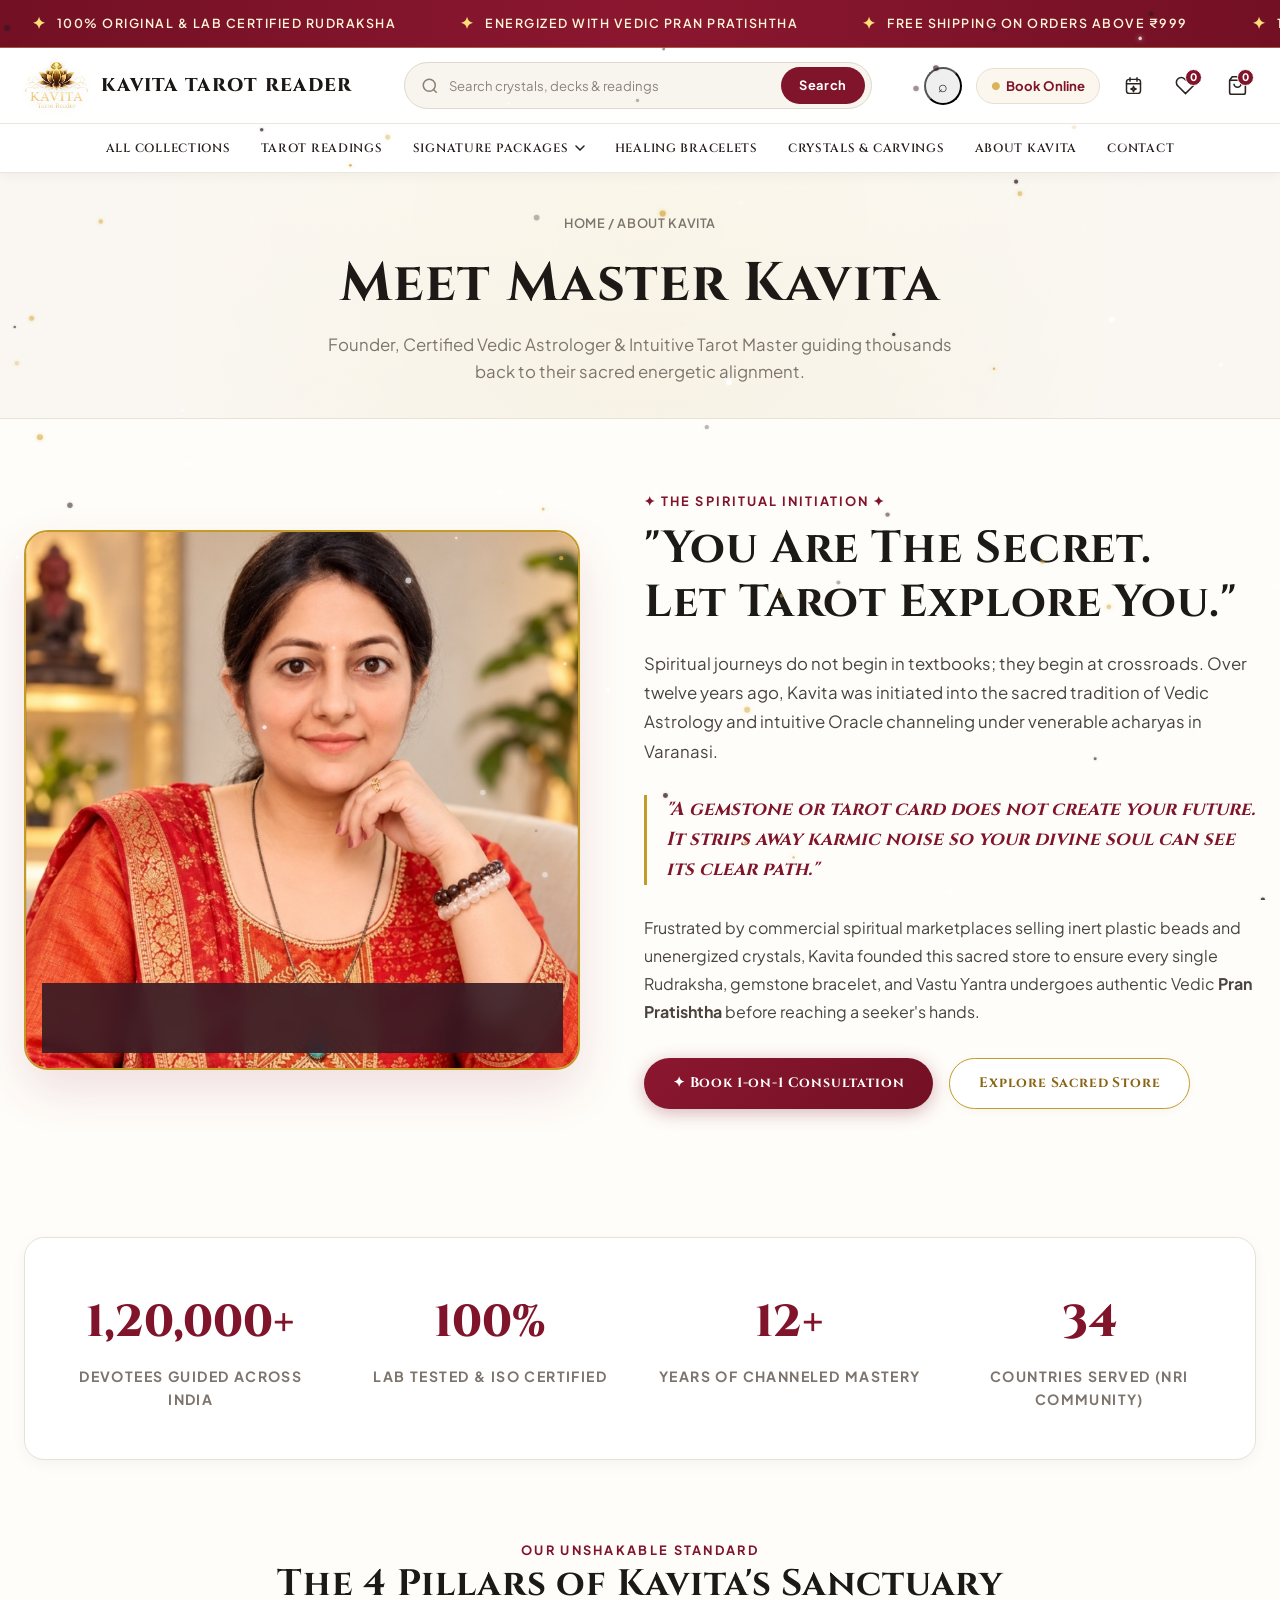
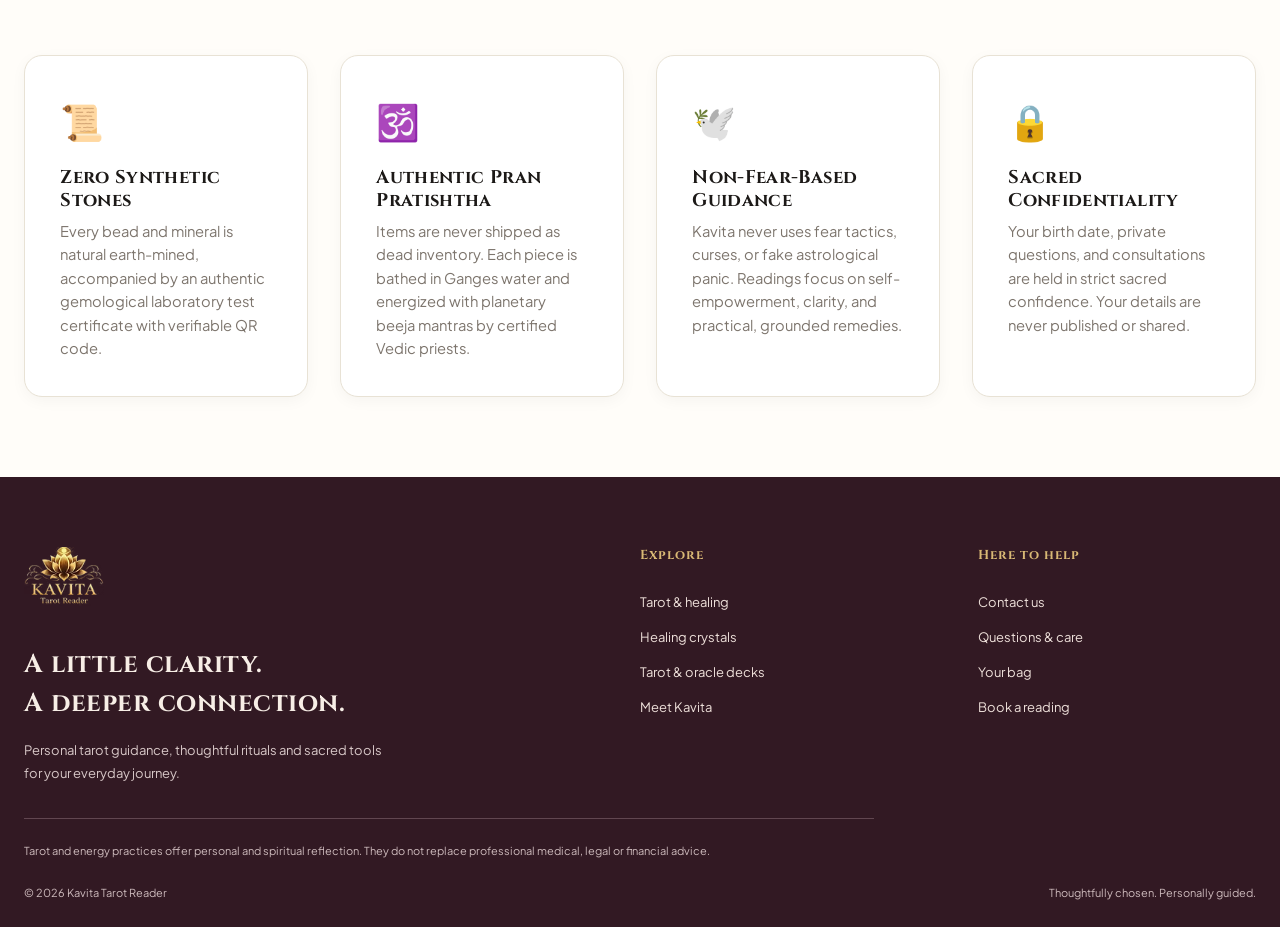
==== commit 976821ff: "feat(branding): add high-res gold lotus logo favicon across all storefront pages and Shopify theme" ====
--- a/about.html
+++ b/about.html
@@ -4,6 +4,12 @@
   <meta charset="utf-8">
   <meta name="viewport" content="width=device-width, initial-scale=1">
   <title>Meet Kavita — Master Intuitive & Vedic Astrologer | KAVITA TAROT READER</title>
+  <!-- Favicon & Brand Icons -->
+  <link rel="icon" type="image/x-icon" href="assets/favicon.ico">
+  <link rel="icon" type="image/png" sizes="32x32" href="assets/kavita-favicon-32x32.png">
+  <link rel="icon" type="image/png" sizes="192x192" href="assets/kavita-favicon.png">
+  <link rel="apple-touch-icon" sizes="180x180" href="assets/apple-touch-icon.png">
+
   
   <!-- Fonts -->
   <link rel="preconnect" href="https://fonts.googleapis.com">
--- a/assets/storefront-refinements.css
+++ b/assets/storefront-refinements.css
@@ -1717,3 +1717,267 @@
   white-space: nowrap;
 }
 
+/* =========================================================
+   DIWALI SPOTLIGHT: 2027 YEAR-AHEAD READING SECTION
+========================================================= */
+.spotlight-2027-section {
+  background: linear-gradient(135deg, #FFFDF8 0%, #FAF2E4 50%, #F5E8D0 100%);
+  border-top: 1.5px solid #D4AF37;
+  border-bottom: 1.5px solid #D4AF37;
+  padding: 3.5rem 0 !important;
+  position: relative;
+  overflow: hidden;
+}
+.spotlight-2027-card {
+  background: #FFFFFF;
+  border: 1.5px solid #E6D7C3;
+  border-radius: 20px;
+  box-shadow: 0 12px 40px rgba(128, 20, 43, 0.08);
+  display: grid;
+  grid-template-columns: 1fr 1.15fr;
+  gap: 2.5rem;
+  padding: 2.25rem;
+  cursor: pointer;
+  transition: transform 0.25s ease, box-shadow 0.25s ease, border-color 0.25s ease;
+  position: relative;
+}
+.spotlight-2027-card:hover {
+  transform: translateY(-4px);
+  box-shadow: 0 18px 50px rgba(128, 20, 43, 0.14);
+  border-color: #D4AF37;
+}
+@media (max-width: 900px) {
+  .spotlight-2027-card {
+    grid-template-columns: 1fr;
+    gap: 1.75rem;
+    padding: 1.5rem;
+  }
+}
+.spotlight-slider-wrap {
+  position: relative;
+  border-radius: 14px;
+  overflow: hidden;
+  background: #FAF7F2;
+  aspect-ratio: 1 / 1;
+  box-shadow: 0 6px 20px rgba(0, 0, 0, 0.06);
+}
+.spotlight-slider-track {
+  display: flex;
+  width: 100%;
+  height: 100%;
+  transition: transform 0.4s cubic-bezier(0.16, 1, 0.3, 1);
+}
+.spotlight-slide {
+  flex: 0 0 100%;
+  height: 100%;
+  position: relative;
+}
+.spotlight-slide img {
+  width: 100%;
+  height: 100%;
+  object-fit: cover;
+  display: block;
+}
+.spotlight-arrow {
+  position: absolute;
+  top: 50%;
+  transform: translateY(-50%);
+  width: 38px;
+  height: 38px;
+  border-radius: 50%;
+  background: rgba(255, 255, 255, 0.94);
+  border: 1px solid #D8CBBB;
+  color: #80142B;
+  display: flex;
+  align-items: center;
+  justify-content: center;
+  font-size: 1.3rem;
+  font-weight: 700;
+  cursor: pointer;
+  z-index: 5;
+  box-shadow: 0 4px 12px rgba(0,0,0,0.15);
+  transition: all 0.2s ease;
+}
+.spotlight-arrow:hover {
+  background: #80142B;
+  color: #FFFFFF;
+}
+.spotlight-arrow.prev { left: 12px; }
+.spotlight-arrow.next { right: 12px; }
+.spotlight-dots {
+  position: absolute;
+  bottom: 12px;
+  left: 50%;
+  transform: translateX(-50%);
+  display: flex;
+  gap: 8px;
+  z-index: 5;
+  background: rgba(0, 0, 0, 0.4);
+  padding: 4px 10px;
+  border-radius: 20px;
+  backdrop-filter: blur(4px);
+}
+.spotlight-dot {
+  width: 8px;
+  height: 8px;
+  border-radius: 50%;
+  background: rgba(255, 255, 255, 0.55);
+  cursor: pointer;
+  transition: all 0.2s ease;
+}
+.spotlight-dot.active {
+  background: #D4AF37;
+  width: 18px;
+  border-radius: 4px;
+}
+.spotlight-badge-flag {
+  position: absolute;
+  top: 12px;
+  left: 12px;
+  background: #80142B;
+  color: #FFFFFF;
+  font-size: 0.72rem;
+  font-weight: 700;
+  letter-spacing: 0.08em;
+  text-transform: uppercase;
+  padding: 0.35rem 0.75rem;
+  border-radius: 6px;
+  z-index: 4;
+  box-shadow: 0 2px 8px rgba(0,0,0,0.2);
+}
+.spotlight-info {
+  display: flex;
+  flex-direction: column;
+  justify-content: space-between;
+}
+.spotlight-kicker {
+  font-family: 'Cinzel', serif;
+  font-size: 0.76rem;
+  font-weight: 800;
+  letter-spacing: 0.16em;
+  color: #80142B;
+  text-transform: uppercase;
+  margin-bottom: 0.4rem;
+}
+.spotlight-title {
+  font-family: 'Cinzel', serif;
+  font-size: 1.55rem;
+  font-weight: 700;
+  color: #241C18;
+  line-height: 1.3;
+  margin-bottom: 0.6rem;
+}
+.spotlight-title a {
+  color: inherit;
+  text-decoration: none;
+}
+.spotlight-title a:hover {
+  color: #80142B;
+}
+.spotlight-reviews {
+  display: flex;
+  align-items: center;
+  gap: 8px;
+  font-size: 0.85rem;
+  color: #D4AF37;
+  margin-bottom: 0.8rem;
+}
+.spotlight-reviews span {
+  color: #6C5E57;
+  font-size: 0.78rem;
+}
+.spotlight-pricing-row {
+  display: flex;
+  align-items: center;
+  gap: 12px;
+  flex-wrap: wrap;
+  margin-bottom: 1rem;
+}
+.spotlight-price {
+  font-size: 1.75rem;
+  font-weight: 800;
+  color: #80142B;
+  font-family: 'Cinzel', serif;
+}
+.spotlight-compare {
+  font-size: 1.05rem;
+  color: #888888;
+  text-decoration: line-through;
+}
+.spotlight-discount {
+  background: #FFF3D6;
+  color: #80142B;
+  font-weight: 700;
+  font-size: 0.78rem;
+  padding: 0.3rem 0.7rem;
+  border-radius: 6px;
+  border: 1px dashed #D4AF37;
+}
+.spotlight-bullets {
+  background: #FAF7F2;
+  border-radius: 12px;
+  padding: 0.95rem 1.15rem;
+  border-left: 4px solid #80142B;
+  margin-bottom: 1.25rem;
+  display: flex;
+  flex-direction: column;
+  gap: 0.4rem;
+  font-size: 0.85rem;
+  color: #4A3E39;
+  line-height: 1.55;
+}
+.spotlight-actions {
+  display: flex;
+  flex-direction: column;
+  gap: 10px;
+  margin-top: auto;
+}
+.spotlight-btn-checkout {
+  background: #80142B;
+  color: #FFFFFF;
+  border: 1.5px solid #80142B;
+  border-radius: 10px;
+  padding: 0.95rem 1.5rem;
+  font-size: 0.95rem;
+  font-weight: 700;
+  cursor: pointer;
+  display: flex;
+  align-items: center;
+  justify-content: center;
+  gap: 8px;
+  box-shadow: 0 4px 16px rgba(128, 20, 43, 0.25);
+  transition: all 0.2s ease;
+  text-decoration: none;
+}
+.spotlight-btn-checkout:hover {
+  background: #600E1F;
+  border-color: #600E1F;
+  box-shadow: 0 6px 20px rgba(128, 20, 43, 0.35);
+}
+.spotlight-btn-bag {
+  background: #FFFFFF;
+  color: #80142B;
+  border: 1.5px solid #80142B;
+  border-radius: 10px;
+  padding: 0.8rem 1.5rem;
+  font-size: 0.88rem;
+  font-weight: 600;
+  cursor: pointer;
+  transition: all 0.2s ease;
+}
+.spotlight-btn-bag:hover {
+  background: #FFF8EE;
+}
+.spotlight-tap-notice {
+  text-align: center;
+  font-size: 0.78rem;
+  color: #7A6A64;
+  margin-top: 0.4rem;
+  font-weight: 600;
+  display: flex;
+  align-items: center;
+  justify-content: center;
+  gap: 6px;
+}
+
+
